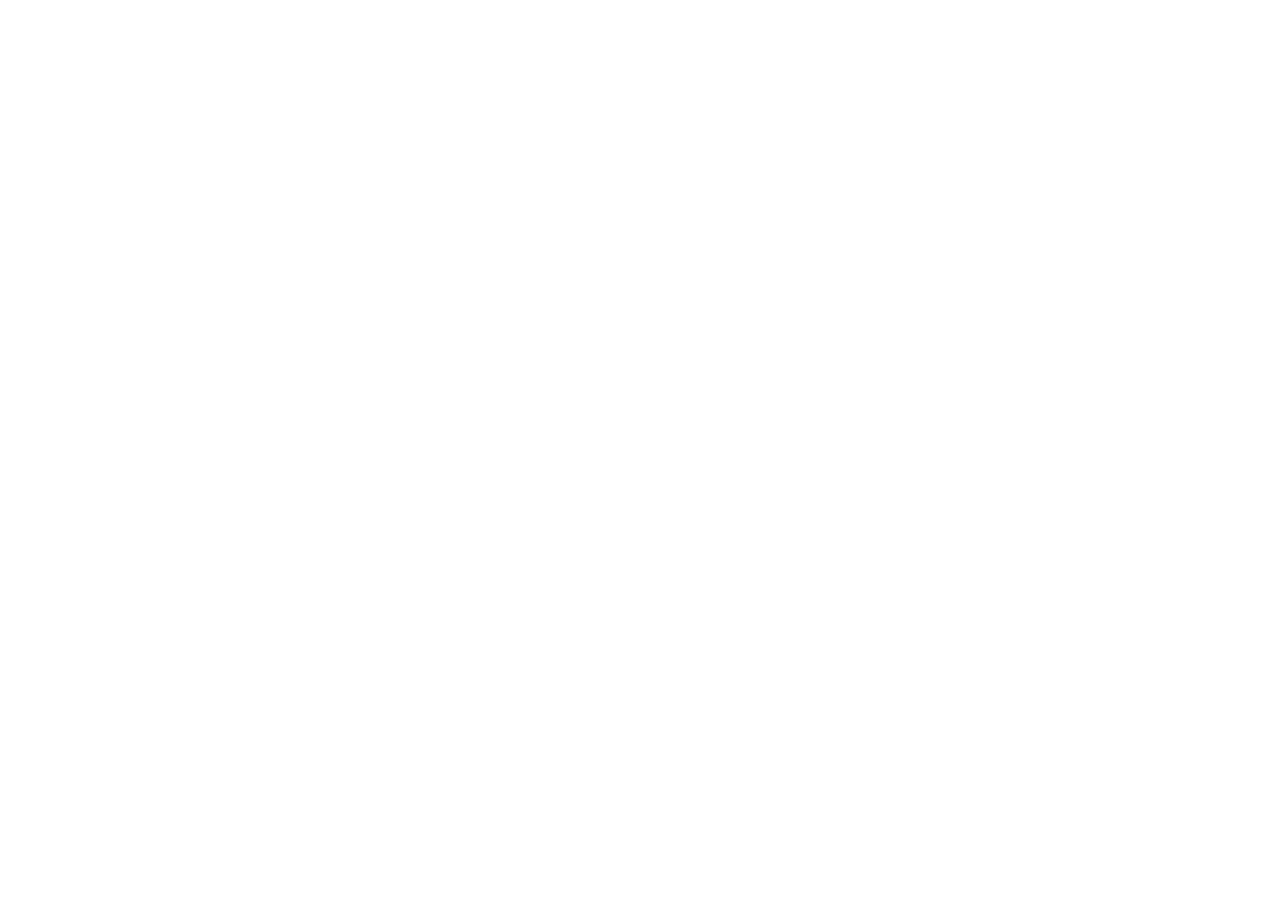
==== index.html @ 44d917d0 "Initial commit" ====
<!DOCTYPE html>
<html lang="en">
<head>
  <meta charset="UTF-8">
  <meta http-equiv="X-UA-Compatible" content="IE=edge">
  <meta name="viewport" content="width=device-width, initial-scale=1.0">
  <title>Template Project</title>
  <!-- <link rel="stylesheet" href="./css/normalize.css"> -->
  <!-- <link rel="stylesheet" href="./css/main.css"> -->
  <link rel="stylesheet" href="./css/main.min.css">
</head>
<body>



  <!-- SITE HEADER START -->

  <header class="site-header">

  </header>

  <!-- SITE HEADER END -->


  <!-- SITE MAIN START -->
  <main class="site-main">

    <section class="hero">
      
    </section>

  </main>

  <!-- SITE MAIN END -->

  <!-- SITE FOOTER START -->
  <footer class="site-footer">

  </footer>
  <!-- SITE FOOTER END -->

</body>
</html>
---- css/main.css ----
/* VARIABLES */

:root{
  /* --main-text-color : #fff; */
  /* --main-bg-color : #fff; */
  /* --main-font-size : 16px; */
  /* --main-font-weight : 400; */
  /* --main-line-height : 1.5; */
}

/* GENERAL */
*{
  box-sizing: border-box;
}
html{
  height: 100%;
}

img{
  display: block;
  height: auto;
}

body{
  display: flex;
  flex-direction: column;
  height: 100%;
  margin: 0;
  padding: 0;
  /* font-family: "Roboto", "Arial", sans-serif; */
  /* font-size: 16px; */
  /* font-weight: 400; */
  /* line-height: var(--main-line-height); */
}


.visually-hidden {
  position: absolute;
  width: 1px;
  height: 1px;
  margin: -1px;
  padding: 0;
  border: 0;
  white-space: nowrap;
  clip-path: inset(100%);
  clip: rect(0 0 0 0);
  overflow: hidden;
}

/* CONTAINER */

.container{
  /* max-width: your-size-here; */
  margin-right: auto;
  margin-left: auto;
  padding-right: 20px;
  padding-left: 20px;
}

/* STICKY-FOOTER */
.site-main{
  flex-grow: 1;
}
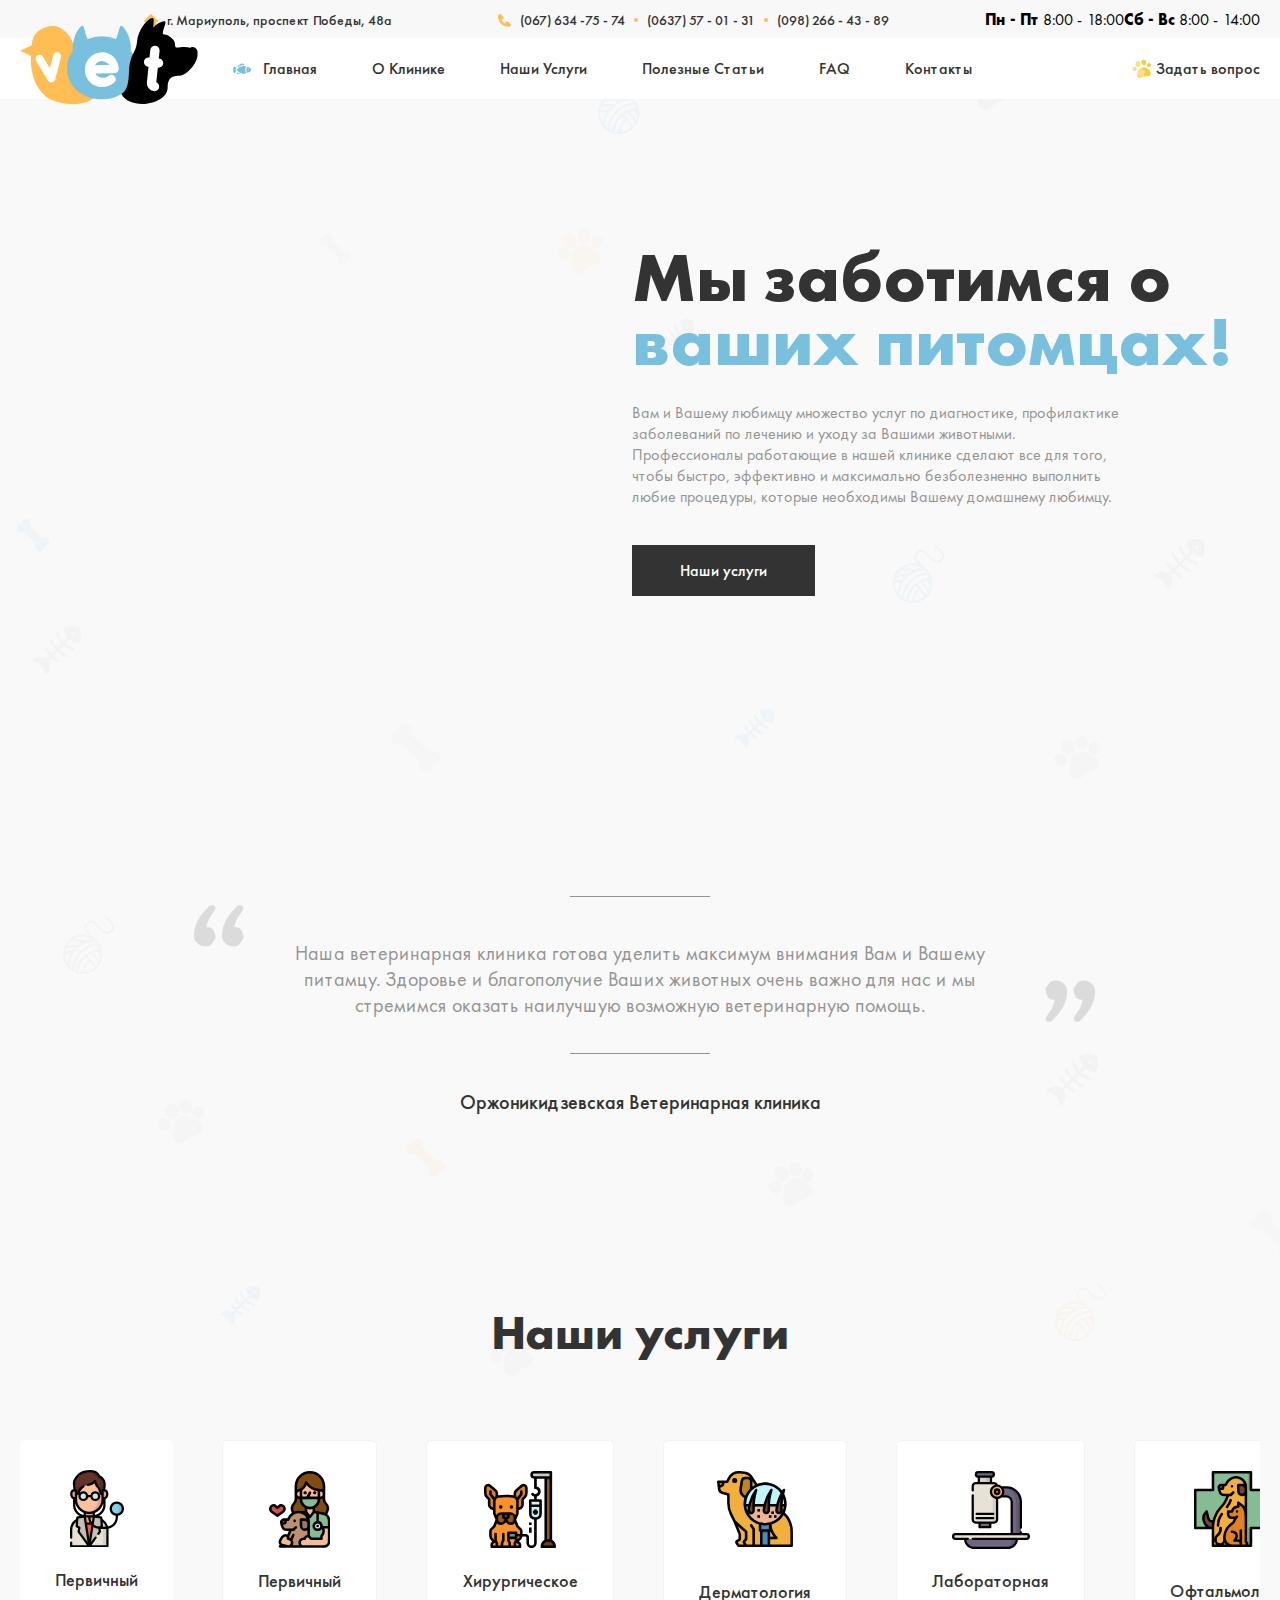
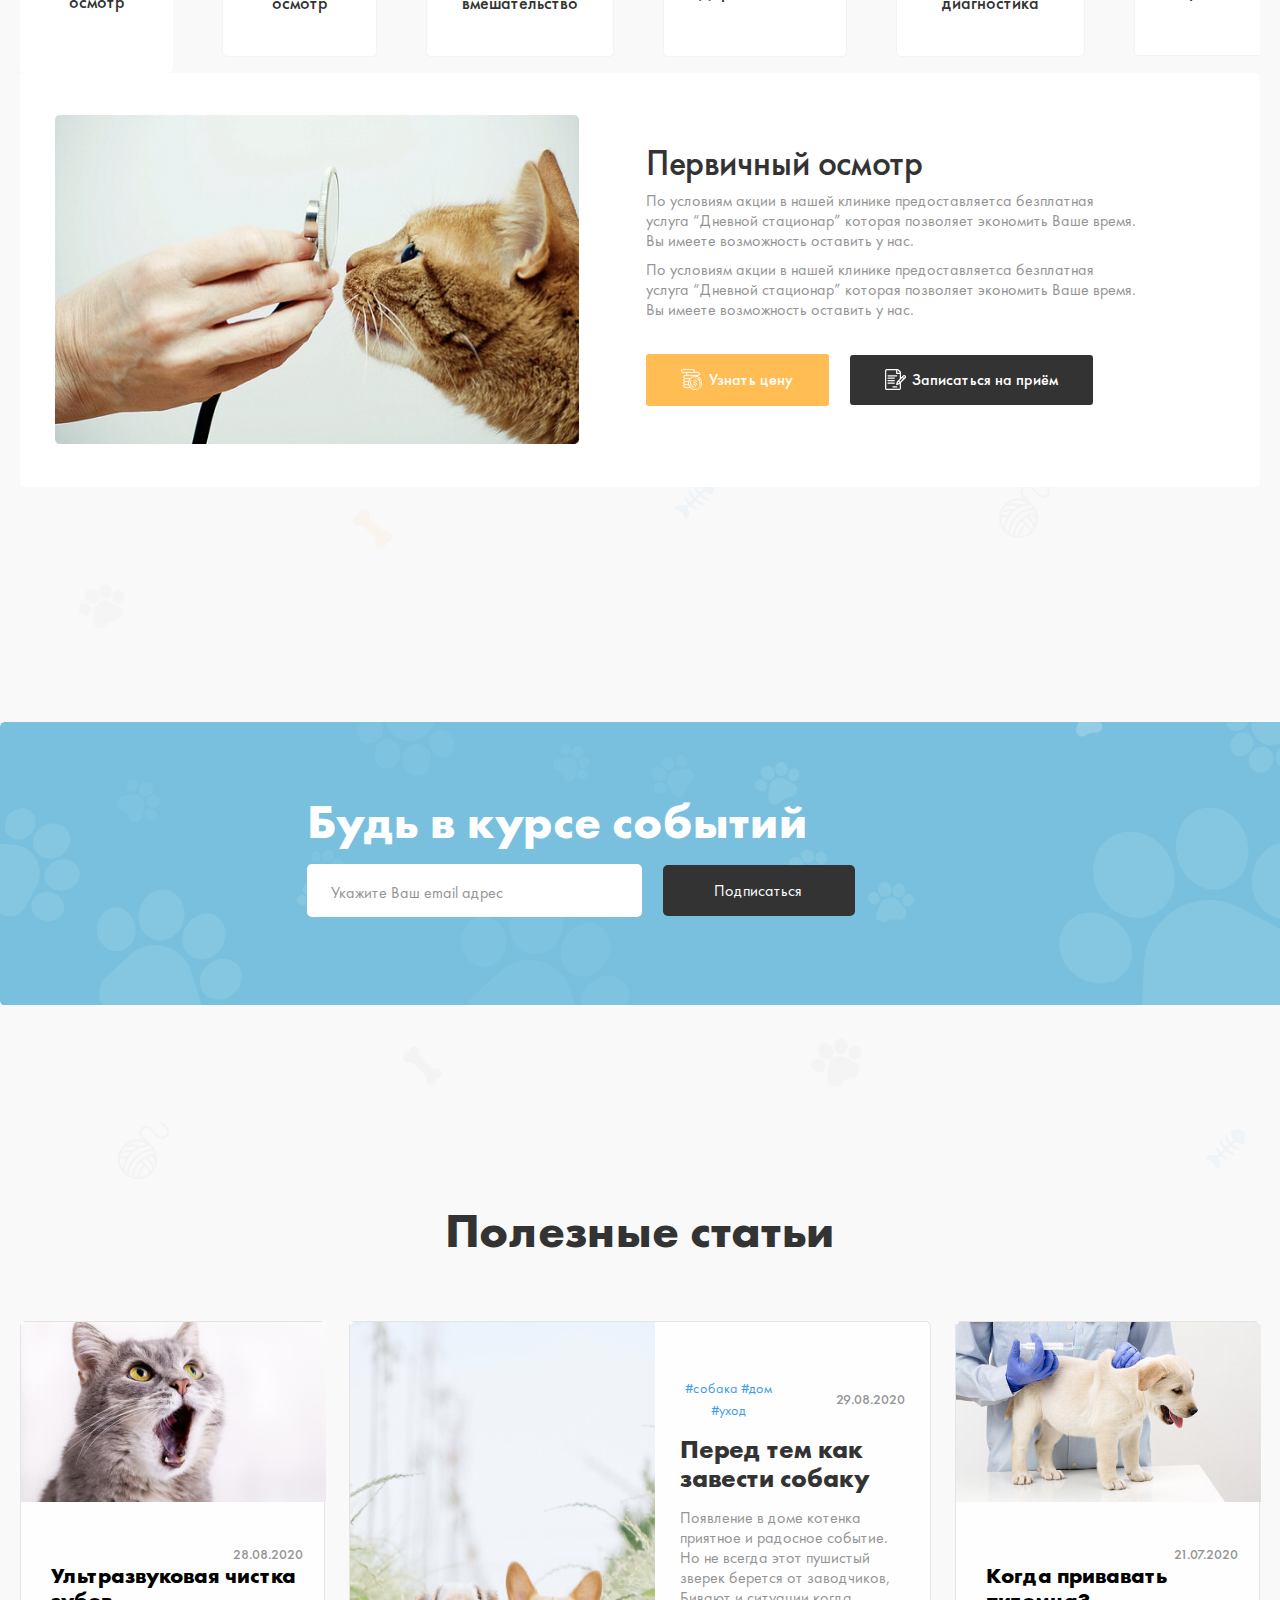
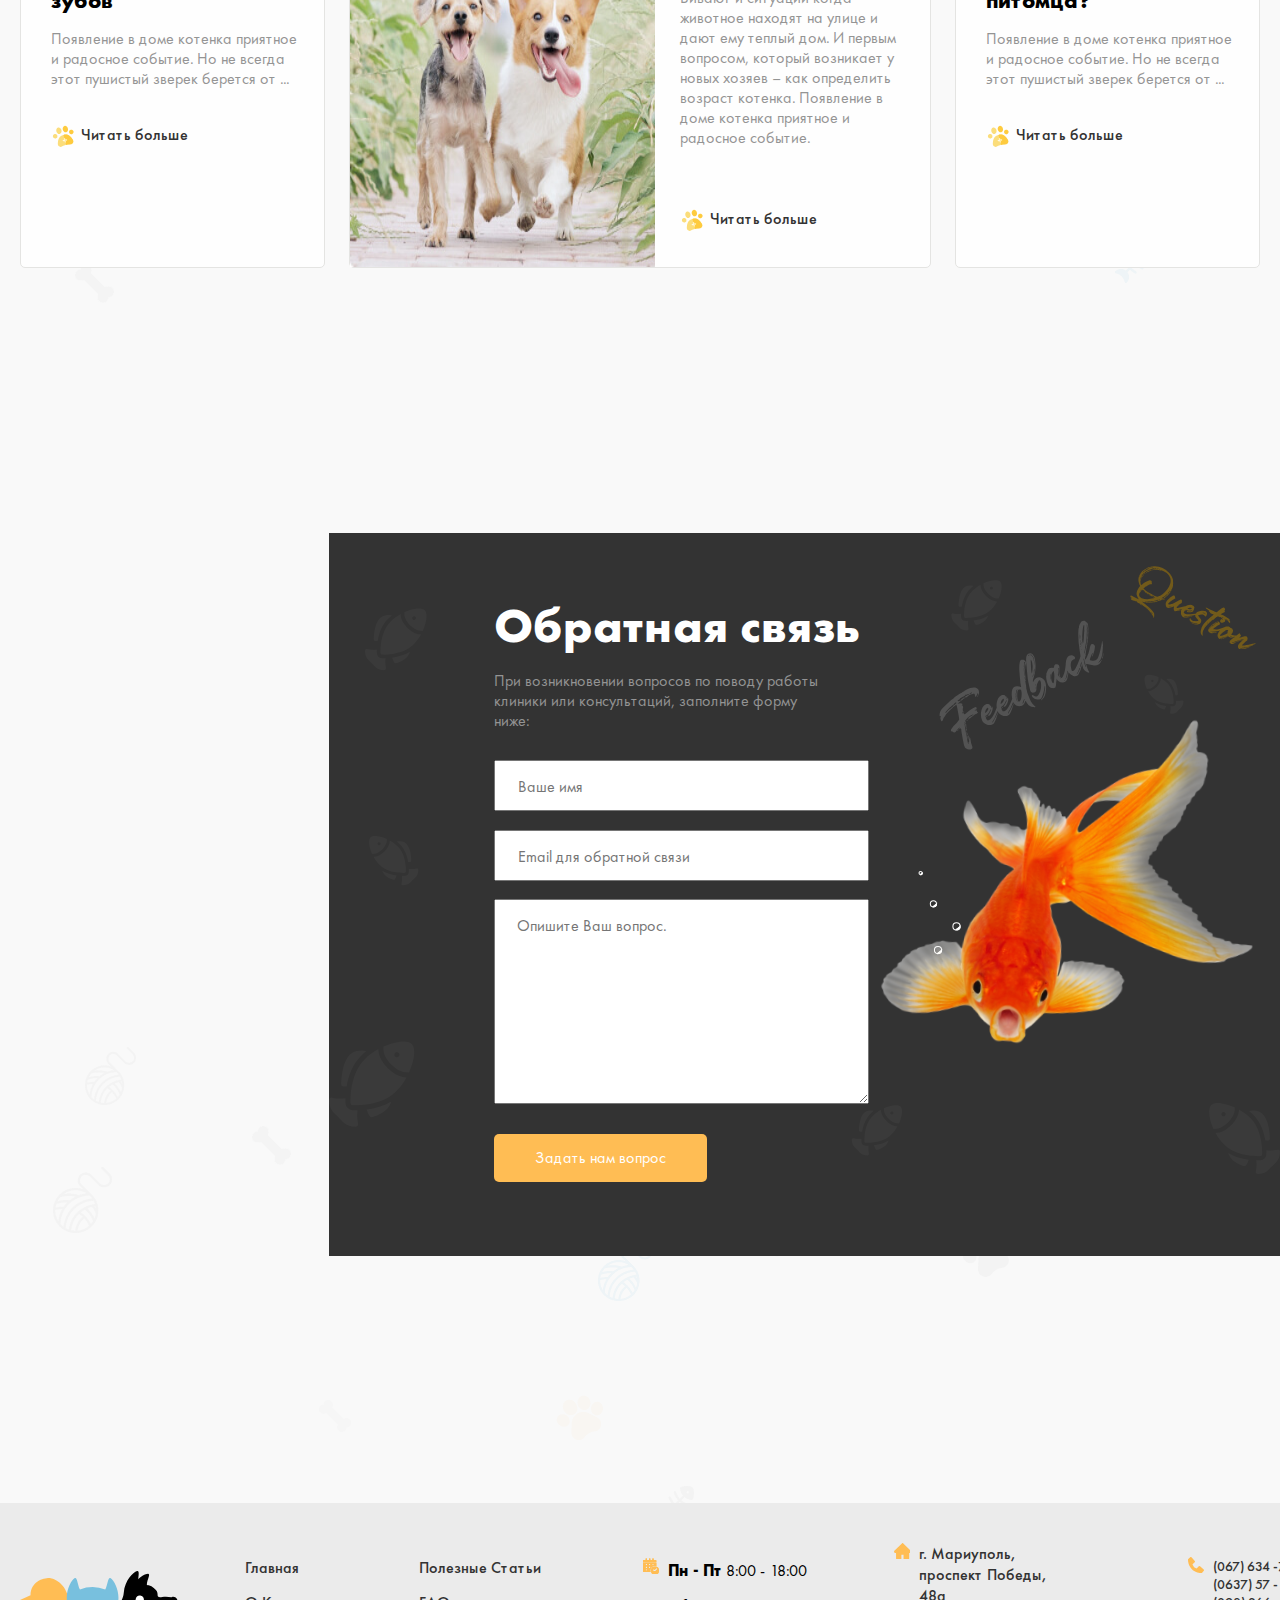
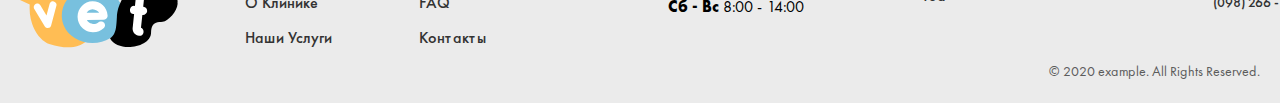
==== commit 194e3d12: "task done" ====
--- a/index.html
+++ b/index.html
@@ -4,40 +4,371 @@
   <meta charset="UTF-8">
   <meta http-equiv="X-UA-Compatible" content="IE=edge">
   <meta name="viewport" content="width=device-width, initial-scale=1.0">
-  <title>Template Project</title>
+  <title>Vet clinic | Javohir</title>
   <!-- <link rel="stylesheet" href="./css/normalize.css"> -->
   <!-- <link rel="stylesheet" href="./css/main.css"> -->
   <link rel="stylesheet" href="./css/main.min.css">
 </head>
 <body>
-
-
-
+  
+  
+  
   <!-- SITE HEADER START -->
-
+  
   <header class="site-header">
-
+    <div class="site-header__innertop">
+      <div class="container">
+        <ul class="site-header__top">
+          <li class="site-header__topitem">
+            <address class="site-header__addres">г. Мариуполь, проспект Победы, 48а</address>
+          </li>
+          <li class="site-header__topitem">
+            <ul class="site-header__tel">
+              <li class="site-header__telitem"><a class="site-header__tellink"  href="tel:0676347574" >(067) 634 -75 - 74</a>
+              </li>
+              <li class="site-header__telitem"><a class="site-header__tellink"  href="tel:0637570131" >(0637) 57 - 01 - 31</a>
+              </li>
+              <li class="site-header__telitem"><a class="site-header__tellink"  href="tel:0982664389" >(098) 266 - 43 - 89</a>
+              </li>
+            </ul>
+          </li>
+          <li class="site-header__topitem">
+            <ul class="site-header__calendar">
+              <li class="site-header__calendaritem">
+                <b>Пн - Пт</b>
+                8:00 - 18:00
+              </li>
+              <li class="site-header__calendaritem">
+                <b>Сб - Вс</b>
+                8:00 - 14:00
+              </li>
+            </ul>
+          </li>
+        </ul>
+      </div>
+    </div>
+    
+    <div class="site-header__innerbottom">
+      <div class="container">
+        <div class="site-header__underbox header-under">
+          <a href="./index.html">
+            <img class="header-under__logo" src="./images/header-logo.svg" width="178" height="86" alt="vet logo">
+          </a>
+          <ul class="header-under__list">
+            <li class="header-under__item"><a href="" class="header-under__link">Главная</a>
+            </li>
+            <li class="header-under__item"><a href="" class="header-under__link">О Клинике</a>
+            </li>
+            <li class="header-under__item"><a href="" class="header-under__link">Наши Услуги</a>
+            </li>
+            <li class="header-under__item"><a href="" class="header-under__link">Полезные Статьи</a>
+            </li>
+            <li class="header-under__item"><a href="" class="header-under__link">FAQ</a>
+            </li>
+            <li class="header-under__item"><a href="" class="header-under__link">Контакты</a>
+            </li>
+          </ul>
+          
+          <a class="header-under__button" href="#">Задать вопрос</a>
+        </div>
+      </div>
+    </div>
+    
+    
   </header>
-
+  
   <!-- SITE HEADER END -->
-
-
+  
+  
   <!-- SITE MAIN START -->
   <main class="site-main">
-
+    
     <section class="hero">
-      
-    </section>
-
-  </main>
-
-  <!-- SITE MAIN END -->
-
-  <!-- SITE FOOTER START -->
-  <footer class="site-footer">
-
-  </footer>
-  <!-- SITE FOOTER END -->
-
-</body>
-</html>+      <div class="container">
+        <div class="hero__box">
+          <h1 class="hero__theme">
+            Мы заботимся о <span>ваших питомцах!</span>
+          </h1>
+          
+          <div class="hero__textbox">
+            <p class="hero__text">
+              Вам и Вашему любимцу множество услуг по диагностике, профилактике заболеваний по лечению и уходу за Вашими животными. Профессионалы работающие в нашей клинике сделают все для того, чтобы быстро, эффективно и максимально безболезненно выполнить любие процедуры, которые необходимы Вашему домашнему любимцу.
+            </p>
+          </div>
+          
+          <a href="#" class="hero__link">Наши услуги</a>
+        </div>
+      </div>
+    </section>
+    
+    
+    <section class="blockquote">
+      <div class="container">
+        <div class="blockquote__box">
+          <blockquote class="blockquote__text">
+            Наша ветеринарная клиника готова уделить максимум внимания Вам и Вашему питамцу. Здоровье и благополучие Ваших животных очень важно для нас и мы стремимся оказать наилучшую возможную ветеринарную помощь.
+          </blockquote>
+        </div>
+        
+        <h2 class="visually-hidden">Оржоникидзевская Ветеринарная клиника</h2>
+        
+        <h3 class="blockquote__undertheme">Оржоникидзевская Ветеринарная клиника</h3>
+      </div>
+    </section>
+    
+    <section class="services">
+      <div class="container">
+        <h2 class="services__theme">Наши услуги</h2>
+        
+        <ul class="services__list">
+          <li class="services__item"><a href="#" class="services__link">
+            <h3 class="services__itemtheme">Первичный осмотр</h3>
+          </a>
+          </li>
+          <li class="services__item"><a href="#" class="services__link">
+            <h3 class="services__itemtheme">Первичный осмотр</h3>
+          </a>
+          </li>
+          <li class="services__item"><a href="#" class="services__link">
+            <h3 class="services__itemtheme">Хирургическое вмешательство</h3>
+          </a>
+          </li>
+          <li class="services__item"><a href="#" class="services__link">
+            <h3 class="services__itemtheme">Дерматология</h3>
+          </a>
+          </li>
+          <li class="services__item"><a href="#" class="services__link">
+            <h3 class="services__itemtheme">Лабораторная диагностика</h3>
+          </a>
+          </li>
+          <li class="services__item"><a href="#" class="services__link">
+            <h3 class="services__itemtheme">Офтальмология</h3>
+          </a>
+          </li>
+          <li class="services__item"><a href="#" class="services__link">
+            <h3 class="services__itemtheme">УЗИ
+              диагностика</h3>
+          </a>
+          </li>
+          <li class="services__item"><a href="#" class="services__link">
+            <h3 class="services__itemtheme">Чипирование</h3>
+          </a>
+          </li>
+          <li class="services__item"><a href="#" class="services__link">
+            <h3 class="services__itemtheme">Международные паспорта</h3>
+          </a>
+          </li>
+          <li class="services__item"><a href="#" class="services__link">
+            <h3 class="services__itemtheme">Вакцинация</h3>
+          </a>
+          </li>
+          <li class="services__item"><a href="#" class="services__link">
+            <h3 class="services__itemtheme">Стоматология</h3>
+          </a>
+          </li>
+          <li class="services__item"><a href="#" class="services__link">
+            <h3 class="services__itemtheme">Вызов на дом</h3>
+          </a>
+          </li>
+        </ul>
+
+        <div class="services__info">
+          <img src="./images/osmotr-img.jpg" width="524" height="329" alt="cat with doctor"  class="services__infoimg">
+
+          <div class="services__infobox">
+            <h3 class="services__infotheme">Первичный осмотр</h3>
+            <p class="services__infotext">
+              По условиям акции в нашей клинике предоставляетса безплатная услуга “Дневной стационар” которая позволяет экономить Ваше время. Вы имеете возможность оставить у нас.
+            </p>
+            <p class="services__infotext services__infotext--next">
+              По условиям акции в нашей клинике предоставляетса безплатная услуга “Дневной стационар” которая позволяет экономить Ваше время. Вы имеете возможность оставить у нас.
+            </p>
+            <div class="services__link">
+              <a href="#" class="services__linkone">Узнать цену</a>
+              <a href="#" class="services__linktwo">Записаться на приём</a>
+            </div>
+          </div>
+        </div>
+        </div>
+    </section>
+
+    <section class="subscribe">
+      <div class="container">
+
+        <div class="subscribe__inputbox">
+          <h2 class="subscribe__theme">Будь в курсе событий</h2>
+
+          <form class="subscribe__form" action="https://echo.htmlacademy.ru/courses" method="post" autocomplete="off">
+
+            <label>
+              <input type="email" class="subscribe__input" name="your email" aria-label="enter your email" placeholder="Укажите Ваш email адрес" required>
+            </label>
+
+            <button class="subscribe__button">Подписаться</button>
+          </form>
+        </div>
+         
+      </div>
+    </section>
+
+    <section class="useful">
+      <div class="container">
+        <h2 class="useful__theme">Полезные статьи</h2>
+
+        <ul class="useful__list">
+          <li class="useful__item">
+            <img src="./images/polezni-1.jpg" width="305" height="180" alt="cat mouth" class="useful__itemimg" srcset="./images/polezni-1.jpg 1x, ./images/polezni-1@2x.jpg 2x">
+
+            <div class="useful__infobox">
+              <time class="useful__data" datetime="2020-08-28">28.08.2020</time>
+
+            <h3 class="useful__minitheme">Ультразвуковая чистка зубов</h3>
+
+            <p class="useful__text">
+              Появление в доме котенка приятное и радосное событие. Но не всегда этот пушистый зверек берется от ...
+            </p>
+
+            <a href="#" class="useful__link">Читать больше</a>
+            </div>
+          </li>
+          <li class="useful__item">
+            <img src="./images/polezni-2.jpg" width="305" height="435" alt="dogs running" class="useful__itemimg2">
+
+            <div class="useful__itemactive">
+              <div class="useful__activetop">
+                <p class="useful__xeshtag">
+                  #собака #дом #уход
+                </p>
+
+                <time datetime="2020-08-29">29.08.2020</time>
+              </div>
+
+              <h3 class="useful__activetheme">
+                Перед тем как завести собаку
+              </h3>
+
+              <p class="useful__activetext">
+                Появление в доме котенка приятное и радосное событие. Но не всегда этот пушистый зверек берется от заводчиков, Бивают и ситуации когда животное находят на улице и дают ему теплый дом. И первым вопросом, который возникает у новых хозяев – как определить возраст котенка. Появление в доме котенка приятное и радосное событие.
+              </p>
+
+              <a href="#" class="useful__link">Читать больше</a>
+            </div>
+          </li>
+          <li class="useful__item">
+            <img src="./images/polezni-3.jpg" width="305" height="180" alt="cat mouth" class="useful__itemimg" srcset="./images/polezni-3.jpg 1x, ./images/polezni-3@2x.jpg 2x">
+
+            <div class="useful__infobox">
+              <time class="useful__data" datetime="2020-07-21">21.07.2020</time>
+
+            <h3 class="useful__minitheme">Когда привавать питомца?</h3>
+
+            <p class="useful__text">
+              Появление в доме котенка приятное и радосное событие. Но не всегда этот пушистый зверек берется от ...
+            </p>
+
+            <a href="#" class="useful__link">Читать больше</a>
+            </div>
+          </li>
+        </ul>
+      </div>
+    </section>
+
+
+    <section class="contact">
+      <div class="contact__box">
+        <iframe class="contact__map" src="https://www.google.com/maps/embed?pb=!1m18!1m12!1m3!1d23984.584543480418!2d69.17085361562498!3d41.285514199999994!2m3!1f0!2f0!3f0!3m2!1i1024!2i768!4f13.1!3m3!1m2!1s0x38ae8ba578f4f58d%3A0xd7a2ecf23413b7a0!2sNajot%20Ta&#39;lim%20Chilonzor%20Filial!5e0!3m2!1sru!2snl!4v1658139552390!5m2!1sru!2snl" width="600" height="450" style="border:0;" allowfullscreen="" loading="lazy" referrerpolicy="no-referrer-when-downgrade"></iframe>
+
+        <div class="contact__infobigbox">
+          <div class="contact__info">
+            <h2 class="contact__theme">Обратная связь</h2>
+            <div class="contact__textbox">
+              <p class="contact__text">При возникновении вопросов по поводу работы клиники или консультаций, заполните форму ниже:</p>
+            </div>
+          
+          <form class="contact__form" action="https://echo.htmlacademy.ru/courses" method="post" autocomplete="off">
+  
+            <label>
+              <input type="text" class="contact__input" aria-label="enter your name" name="name" placeholder="Ваше имя" maxlength="2" required>
+            </label><br>
+            <label>
+              <input type="email" class="contact__input" aria-label="enter your email" name="email" placeholder="Email для обратной связи" required>
+            </label><br>
+            <textarea name="your text"  cols="30" rows="10" aria-label="enter message" placeholder="Опишите Ваш вопрос." value="Например: в каком возрасте можно прививать от бешенства?"></textarea>
+
+            <button class="contact__button">Задать нам вопрос</button>
+          </form>
+        </div>
+        
+
+        <img src="./images/feedback-fish.svg" width="411" height="411" alt="">
+        </div>
+        
+      </div>
+    </section>
+
+
+    </main>
+    
+    <!-- SITE MAIN END -->
+    
+    <!-- SITE FOOTER START -->
+    <footer class="site-footer">
+      <div class="container">
+            <div class="site-footer__box">
+             <a href="#"><img src="./images/header-logo.svg" width="158" height="77" alt="site logo" class="site-footer__logo"></a> 
+
+              <div class="site-footer__navbox">
+                <ul class="site-footer__list">
+                  <li class="site-footer__item"><a href="#" class="site-footer__link">Главная</a>
+                  </li>
+                  <li class="site-footer__item"><a href="#" class="site-footer__link">О Клинике</a>
+                  </li>
+                  <li class="site-footer__item"><a href="#" class="site-footer__link">Наши Услуги</a>
+                  </li>
+                </ul>
+
+                <ul class="site-footer__list2">
+                  <li class="site-footer__item2"><a href="#" class="site-footer__link">Полезные Статьи</a>
+                  </li>
+                  <li class="site-footer__item2"><a href="#" class="site-footer__link">FAQ</a>
+                  </li>
+                  <li class="site-footer__item2"><a href="#" class="site-footer__link">Контакты</a>
+                  </li>
+                </ul>
+              </div>
+
+              <ul class="site-footer__data">
+                <li class="site-footer__dataitem">
+                  <p class="site-footer__watch">
+                    <b>Пн - Пт </b><time datetime="2020-08-28 08:00">8:00 - 18:00</time>
+                  </p><br>
+                  <p class="site-footer__watch">
+                    <b>Сб - Вс</b> <time datetime="2020-07-21 08:00">8:00 - 14:00</time>
+                  </p>
+                </li>
+                <li class="site-footer__dataitem">
+                  <address class="site-footer__address">
+                    г. Мариуполь, проспект Победы, 48а
+                  </address>
+                </li>
+                <li class="site-footer__dataitem">
+                  <ul class="site-footer__inlist">
+                    <li class="site-footer__iniitem"><a href="tel:0676347574" class="site-footer__inlink">(067) 634 -75 - 74</a>
+                    </li>
+                    <li class="site-footer__iniitem"><a href="tel:0637570131" class="site-footer__inlink">(0637) 57 - 01 - 31</a>
+                    </li>
+                    <li class="site-footer__iniitem"><a href="tel:0982664389" class="site-footer__inlink">(098) 266 - 43 - 89</a>
+                    </li>
+                  </ul>
+                </li>
+              </ul>
+
+              
+            </div>
+            <p class="site-footer__under">© 2020 example. All Rights Reserved.</p>
+      </div>
+    </footer>
+    <!-- SITE FOOTER END -->
+    
+  </body>
+  </html>--- a/css/main.css
+++ b/css/main.css
@@ -1,15 +1,51 @@
+/*
+* Prefixed by https://autoprefixer.github.io
+* PostCSS: v8.4.14,
+* Autoprefixer: v10.4.7
+* Browsers: last 4 version
+*/
+
 /* VARIABLES */
 
 :root{
-  /* --main-text-color : #fff; */
+  --main-text-color : #333;
+  --color-ffbd54: #FFBD54;
+  --text-color94: #949494;
+  --text-color-white: #fff;
   /* --main-bg-color : #fff; */
   /* --main-font-size : 16px; */
   /* --main-font-weight : 400; */
   /* --main-line-height : 1.5; */
 }
 
+@font-face{
+  font-family: "Futura PT";
+  src: url("../fonts/FuturaPT-Bold.woff2") format("woff2"),
+  url("../fonts/FuturaPT-Bold.woff") format("woff");
+  font-weight: 700;
+  font-style: normal;
+}
+
+@font-face{
+  font-family: "Futura PT";
+  src: url("../fonts/FuturaPT-Medium.woff2") format("woff2"),
+  url("../fonts/FuturaPT-Medium.woff") format("woff");
+  font-weight: 500;
+  font-style: normal;
+}
+@font-face{
+  font-family: "Futura PT";
+  src: url("../fonts/FuturaPT-Book.woff") format("woff2"),
+  url("../fonts/FuturaPT-Book.woff2") format("woff");
+  font-weight: 400;
+  font-style: normal;
+}
+
+
+
 /* GENERAL */
 *{
+  -webkit-box-sizing: border-box;
   box-sizing: border-box;
 }
 html{
@@ -22,12 +58,22 @@
 }
 
 body{
-  display: flex;
+  display: -webkit-box;
+  display: -ms-flexbox;
+  display: flex;
+  -webkit-box-orient: vertical;
+  -webkit-box-direction: normal;
+  -ms-flex-direction: column;
   flex-direction: column;
   height: 100%;
   margin: 0;
   padding: 0;
-  /* font-family: "Roboto", "Arial", sans-serif; */
+  background-image: url(../images/body-bg.png);
+  font-family: "Futura PT","Arial",sans-serif;
+  /* background-position: calc(50%) calc(50% + 1050px); */
+  /* background-repeat: no-repeat; */
+  overflow-x: hidden;
+  background-color: #F9F9F9;
   /* font-size: 16px; */
   /* font-weight: 400; */
   /* line-height: var(--main-line-height); */
@@ -42,6 +88,7 @@
   padding: 0;
   border: 0;
   white-space: nowrap;
+  -webkit-clip-path: inset(100%);
   clip-path: inset(100%);
   clip: rect(0 0 0 0);
   overflow: hidden;
@@ -50,7 +97,7 @@
 /* CONTAINER */
 
 .container{
-  /* max-width: your-size-here; */
+  max-width: 1340px;
   margin-right: auto;
   margin-left: auto;
   padding-right: 20px;
@@ -59,7 +106,1265 @@
 
 /* STICKY-FOOTER */
 .site-main{
+  -webkit-box-flex: 1;
+  -ms-flex-positive: 1;
   flex-grow: 1;
 }
-
-
+.site-header__innertop{
+  background-color: #f9f8f8;
+}
+.site-header__innerbottom{
+  background-color: var(--text-color-white);
+}
+.site-header__top{
+  display: -webkit-box;
+  display: -ms-flexbox;
+  display: flex;
+  margin: 0;
+  padding: 0;
+  padding-top: 11px;
+  padding-bottom: 9px;
+  -webkit-box-pack: end;
+  -ms-flex-pack: end;
+  justify-content: end;
+  -webkit-box-align: center;
+  -ms-flex-align: center;
+  align-items: center;
+  list-style: none;
+}
+.site-header__topitem:nth-child(1){
+  margin-right: 106px;
+}
+.site-header__addres{
+  font-weight: 500;
+  font-size: 14px;
+  line-height: 18px;
+  color: var(--main-text-color);
+  font-style: normal;
+}
+.site-header__tel{
+  display: -webkit-box;
+  display: -ms-flexbox;
+  display: flex;
+  margin: 0;
+  padding: 0;
+  -webkit-box-pack: justify;
+  -ms-flex-pack: justify;
+  justify-content: space-between;
+  -webkit-box-align: center;
+  -ms-flex-align: center;
+  align-items: center;
+  list-style: none;
+}
+.site-header__telitem{
+  display: -webkit-box;
+  display: -ms-flexbox;
+  display: flex;
+  -webkit-box-align: center;
+  -ms-flex-align: center;
+  align-items: center;
+  margin-right: 9px;
+}
+.site-header__telitem:last-child{
+  margin-right: 0;
+}
+.site-header__tellink{
+  font-weight: 500;
+  font-size: 14px;
+  line-height: 18px;
+  text-decoration: none;
+  color: var(--main-text-color);
+}
+.site-header__topitem:first-child{
+  display: -webkit-box;
+  display: -ms-flexbox;
+  display: flex;
+  -webkit-box-align: center;
+  -ms-flex-align: center;
+  align-items: center;
+}
+.site-header__topitem:nth-child(2){
+  margin-right: 96px;
+}
+.site-header__topitem:first-child::before{
+  content: "";
+  margin-right: 9px;
+  display: inline-block;
+  background-image: url(../images/header-home-icon.svg);
+  width: 14px;
+  height: 13px;
+}
+.site-header__telitem:first-child{
+  display: -webkit-box;
+  display: -ms-flexbox;
+  display: flex;
+  -webkit-box-align: center;
+  -ms-flex-align: center;
+  align-items: center;
+}
+.site-header__telitem:first-child::before{
+  content: "";
+  margin-right: 9px;
+  display: inline-block;
+  background-image: url(../images/header-mobile-icon.svg);
+  width: 13px;
+  height: 13px;
+}
+.site-header__telitem:nth-child(2)::before{
+  content: "";
+  margin-right: 9px;
+  display: inline-block;
+  width: 4px;
+  height: 4px;
+  border-radius: 50%;
+  background-color: var(--color-ffbd54);
+}
+.site-header__telitem:nth-child(3)::before{
+  content: "";
+  margin-right: 9px;
+  display: inline-block;
+  width: 4px;
+  height: 4px;
+  border-radius: 50%;
+  background-color: var(--color-ffbd54);
+}
+.site-header__tellink:hover{
+  color: var(--color-ffbd54);
+}
+.site-header__tellink:active{
+  color: var(--main-text-color);
+  opacity: 0.6;
+}
+.site-header__calendar{
+  display: -webkit-box;
+  display: -ms-flexbox;
+  display: flex;
+  -webkit-box-pack: justify;
+  -ms-flex-pack: justify;
+  justify-content: space-between;
+  margin: 0;
+  padding: 0;
+  -webkit-box-align: center;
+  -ms-flex-align: center;
+  align-items: center;
+  list-style: none;
+}
+
+.header-under{
+  position: relative;
+  display: -webkit-box;
+  display: -ms-flexbox;
+  display: flex;
+  padding-top: 20px;
+  -webkit-box-pack: end;
+  -ms-flex-pack: end;
+  justify-content: end;
+  padding-bottom: 20px;
+  -webkit-box-align: center;
+  -ms-flex-align: center;
+  align-items: center;
+}
+.header-under__logo{
+  position: absolute;
+  top: -20px;
+  left: 0;
+}
+.header-under__logo:hover{
+  opacity: 0.8;
+}
+.header-under__logo:active{
+  opacity: 0.6;
+}
+.header-under__list{
+  display: -webkit-box;
+  display: -ms-flexbox;
+  display: flex;
+  -webkit-box-align: center;
+  -ms-flex-align: center;
+  align-items: center;
+  -webkit-box-pack: center;
+  -ms-flex-pack: center;
+  justify-content: center;
+  margin: 0;
+  margin-right: 183px;
+  padding: 0;
+  list-style: none;
+}
+.header-under__item{
+  margin-right: 55px;
+  /* border-bottom: 2px solid transparent; */
+}
+.header-under__link:hover{
+  border-bottom: 3px solid #F4FFAD;
+}
+.header-under__item:last-child{
+  margin-right: 0;
+}
+.header-under__item:nth-child(1)::before{
+  content: "";
+  margin-right: 12px;
+  display: inline-block;
+  background-image: url(../images/header-fish-icon.svg);
+  width: 20px;
+  height: 15px;
+  background-repeat: no-repeat;
+}
+.header-under__link{
+  font-weight: 500;
+  font-size: 16px;
+  line-height: 21px;
+  color: var(--main-text-color);
+  text-decoration: none;
+}
+.header-under__button{
+  position: relative;
+  font-weight: 500;
+  font-size: 16px;
+  line-height: 21px;
+  text-align: right;
+  color: var(--main-text-color);
+  text-decoration: none;
+}
+.header-under__button::before{
+  content: "";
+  position: absolute;
+  top: 0;
+  left: -25px;
+  display: inline-block;
+  background-image: url(../images/header-question-icon.svg);
+  width: 23px;
+  height: 21px;
+  background-size: cover;
+  background-repeat: no-repeat;
+}
+.hero{
+  background-image: url(../images/hero-bg-one.svg), url(../images/hero-bg-two.svg);
+  background-repeat: no-repeat;
+  background-position: calc(50% - 450px) calc(50% - 90px), calc(50% + 610px) calc(50% + 230px);
+  padding-bottom: 10px;
+}
+.hero__box{
+  width: 608px;
+  padding-top: 146px;
+  padding-bottom: 290px;
+  margin-left: auto;
+  margin-right: 20px;
+}
+.hero__theme{
+  margin: 0;
+  margin-bottom: 29px;
+  font-weight: 700;
+  font-size: 70px;
+  line-height: 64px;
+  color: var(--main-text-color);
+}
+.hero__theme > span{
+  color: #78c0de;
+}
+.hero__textbox{
+  width: 495px;
+}
+.hero__text{
+  margin: 0;
+  margin-bottom: 38px;
+  font-weight: 400;
+  font-size: 16px;
+  line-height: 21px;
+  color: var(--text-color94);
+}
+.hero__link{
+  display: inline-block;
+  padding: 15px 48px;
+  font-weight: 500;
+  font-size: 16px;
+  line-height: 21px;
+  color: var(--text-color-white);
+  text-decoration: none;
+  background-color: var(--main-text-color);
+}
+.hero__link:hover{
+  color: #333;
+  background-color: var(--color-ffbd54);
+}
+.hero__link:active{
+  opacity: 0.8;
+}
+.blockquote{
+  padding-bottom: 191px;
+}
+.blockquote__box{
+  width: 753px;
+  margin-right: auto;
+  margin-left: auto;
+}
+.blockquote__box::before{
+  content: "";
+  margin-bottom: 43px;
+  width: 140px;
+  background-color: var(--text-color94);
+  display: block;
+  height: 1px;
+  margin-right: auto;
+  margin-left: auto;
+}
+.blockquote__box::after{
+  content: "";
+  margin-top: 35px;
+  margin-bottom: 35px;
+  width: 140px;
+  background-color: var(--text-color94);
+  display: block;
+  height: 1px;
+  margin-right: auto;
+  margin-left: auto;
+}
+.blockquote__text{
+  position: relative;
+  margin: 0;
+  font-weight: 400;
+  font-size: 20px;
+  line-height: 26px;
+  text-align: center;
+  color: var(--text-color94);
+}
+.blockquote__text::before{
+  position: absolute;
+  top: -35px;
+  left: -70px;
+  content: "";
+  display: inline-block;
+  background-image: url(../images/quote-left.svg);
+  width: 142px;
+  height: 128px;
+  background-repeat: no-repeat;
+}
+.blockquote__text::after{
+  position: absolute;
+  top: 40px;
+  right: -170px;
+  content: "";
+  display: inline-block;
+  background-image: url(../images/quote-right.svg);
+  width: 142px;
+  height: 128px;
+  background-repeat: no-repeat;
+}
+.blockquote__undertheme{
+  margin: 0;
+  font-weight: 500;
+  font-size: 20px;
+  line-height: 26px;
+  text-align: center;
+  color: #333333;
+}
+.services{
+  overflow-x: hidden;
+  padding-bottom: 235px;
+}
+.services__theme{
+  margin: 0;
+  margin-bottom: 80px;
+  font-weight: 700;
+  font-size: 48px;
+  line-height: 54px;
+  text-align: center;
+  color: #333333;
+}
+
+.services__list{
+  position: relative;
+  display: -webkit-box;
+  display: -ms-flexbox;
+  display: flex;
+  -webkit-box-align: start;
+  -ms-flex-align: start;
+  align-items: flex-start;
+  margin: 0;
+  /* margin-left: 20px; */
+  /* margin-right: 30px; */
+  padding: 0;
+  /* margin-bottom: 14px; */
+  list-style: none;
+  overflow-x: hidden;
+}
+.services__list::before{
+  content: "";
+  display: inline-block;
+  background-image: url(../images/arrow-left.svg);
+  background-position: calc(50% - 150px) calc(50%);
+  width: 14px;
+  height: 26px;
+  background-repeat: no-repeat;
+  background-size: contain;
+}
+.services__list::after{
+  content: "";
+  display: inline-block;
+  background-image: url(../images/arrow-right.svg);
+  background-position: calc(50%) calc(50%);
+  width: 14px;
+  height: 26px;
+  background-repeat: no-repeat;
+  
+}
+.services__item{
+  width: 293px;
+  padding-top: 30px;
+  padding-right: 35px;
+  padding-bottom: 42px;
+  padding-left: 35px;
+  display: -webkit-box;
+  display: -ms-flexbox;
+  display: flex;
+  -webkit-box-orient: vertical;
+  -webkit-box-direction: normal;
+  -ms-flex-direction: column;
+  flex-direction: column;
+  -webkit-box-align: center;
+  -ms-flex-align: center;
+  align-items: center;
+  -webkit-box-pack: center;
+  -ms-flex-pack: center;
+  justify-content: center;
+  margin-right: auto;
+  margin-left: auto;
+  border: 1px solid #F3F3F3;
+  border-radius: 5px;
+  background-color: var(--text-color-white);
+}
+.services__item:first-child{
+  padding-bottom: 60px;
+  -webkit-box-shadow: 0px 0px 0px 0px transparent;
+  box-shadow: 0px 0px 0px 0px transparent;
+  border: none;
+}
+.services__item::before{
+  content: "";
+  display:block;
+  margin-bottom: 22px;
+  background-image: url(../images/doctor.svg);
+  width: 54px;
+  height: 77px;
+  margin-right: auto;
+  margin-left: auto;
+  background-repeat: no-repeat;
+}
+.services__item:nth-child(2)::before{
+  background-image: url(../images/uslugi-2.svg);
+  width: 61px;
+  height: 77px;
+}
+.services__item:nth-child(3)::before{
+  background-image: url(../images/uslugi-3.svg);
+  width: 72px;
+  height: 77px;
+}
+.services__item:nth-child(4){
+  padding-bottom: 53px;
+}
+.services__item:nth-child(4)::before{
+  margin-bottom: 34px;
+  background-image: url(../images/uslugi-4.svg);
+  width: 76px;
+  height: 76px;
+}
+.services__item:nth-child(5)::before{
+  margin-bottom: 21px;
+  background-image: url(../images/uslugi-5.svg);
+  width: 78px;
+  height: 78px;
+}
+.services__item:nth-child(6){
+  padding-bottom: 53px;
+}
+.services__item:nth-child(6)::before{
+  margin-bottom: 33px;
+  background-image: url(../images/uslugi-6.svg);
+  width: 76px;
+  height: 76px;
+}
+.services__item:nth-child(7)::before{
+  margin-bottom: 21px;
+  background-image: url(../images/uslugi-7.svg);
+  width: 77px;
+  height: 77px;
+}
+.services__item:nth-child(8){
+  padding-bottom: 50px;
+}
+.services__item:nth-child(8)::before{
+  margin-bottom: 33px;
+  background-image: url(../images/uslugi-8.svg);
+  width: 40px;
+  height: 77px;
+}
+.services__item:nth-child(9)::before{
+  margin-bottom: 20px;
+  background-image: url(../images/uslugi-9.svg);
+  width: 87px;
+  height: 78px;
+}
+.services__item:nth-child(10){
+  padding-bottom: 53px;
+}
+.services__item:nth-child(10)::before{
+  margin-bottom: 33px;
+  background-image: url(../images/uslugi-10.svg);
+  width: 68px;
+  height: 76px;
+}
+.services__item:nth-child(11){
+  padding-bottom: 53px;
+}
+.services__item:nth-child(11)::before{
+  margin-bottom: 32px;
+  background-image: url(../images/uslugi-11.svg);
+  width: 78px;
+  height: 78px;
+}
+.services__item:nth-child(12)::before{
+  margin-bottom: 22px;
+  background-image: url(../images/uslugi-12.svg);
+  width: 77px;
+  height: 77px;
+}
+.services__item{
+  margin-right: 49px;
+}
+.services__item:hover{
+  opacity: 0.8;
+}
+.services__item:active{
+  opacity: 0.6;
+}
+.services__list:first-child > .services__link{
+  padding-bottom: 150px;
+}
+.services__item:last-child{
+  margin-right: 0;
+}
+.services__link{
+  text-decoration: none;
+}
+.services__itemtheme{
+  margin: 0;
+  font-weight: 500;
+  font-size: 18px;
+  line-height: 22px;
+  text-align: center;
+  color: var(--main-text-color);
+}
+
+
+.services__info{
+  display: -webkit-box;
+  display: -ms-flexbox;
+  display: flex;
+  padding-top: 42px;
+  padding-bottom: 43px;
+  padding-left: 35px;
+  -webkit-box-align: center;
+  -ms-flex-align: center;
+  align-items: center;
+  border-radius: 0px 5px 5px 5px;
+  background-color: var(--text-color-white);
+}
+.services__infoimg{
+  margin-right: 67px;
+}
+.services__infobox{
+  width: 492px;
+}
+.services__infotheme{
+  margin: 0;
+  margin-bottom: 18px;
+  font-weight: 500;
+  font-size: 36px;
+  line-height: 20px;
+  display: -webkit-box;
+  display: -ms-flexbox;
+  display: flex;
+  -webkit-box-align: center;
+  -ms-flex-align: center;
+  align-items: center;
+  color: var(--main-text-color);
+}
+.services__infotext{
+  margin: 0;
+  margin-bottom: 9px;
+  font-weight: 400;
+  font-size: 16px;
+  line-height: 20px;
+  color: var(--text-color94);
+}
+.services__infotext--next{
+  margin-bottom: 34px;
+}
+.services__link{
+  display: -webkit-box;
+  display: -ms-flexbox;
+  display: flex;
+  -webkit-box-align: center;
+  -ms-flex-align: center;
+  align-items: center;
+}
+.services__linkone{
+  display: -webkit-box;
+  display: -ms-flexbox;
+  display: flex;
+  -webkit-box-align: center;
+  -ms-flex-align: center;
+  align-items: center;
+  margin-right: 21px;
+  padding-top: 15px;
+  padding-right: 36px;
+  padding-bottom: 16px;
+  padding-left: 35px;
+  font-weight: 500;
+  font-size: 16px;
+  line-height: 21px;
+  text-decoration: none;
+  color: #FFFFFF;
+  background-color: #FFBD54;
+  border-radius: 3px;
+}
+.services__linkone:hover{
+  background-color: var(--main-text-color);
+  color: #FFBD54;
+}
+.services__linkone:active{
+  opacity: 0.6;
+}
+.services__linkone::before{
+  content: "";
+  margin-right: 7px;
+  display: inline-block;
+  background-image: url(../images/money-icon.svg);
+  width: 21px;
+  height: 21px;
+}
+.services__linktwo{
+  display: -webkit-box;
+  display: -ms-flexbox;
+  display: flex;
+  padding-top: 14px;
+  padding-right: 35px;
+  padding-bottom: 15px;
+  padding-left: 35px;
+  -webkit-box-align: center;
+  -ms-flex-align: center;
+  align-items: center;
+  font-weight: 500;
+  font-size: 16px;
+  line-height: 21px;
+  color: #FFFFFF;
+  text-decoration: none;
+  background-color: #333;
+  border-radius: 3px;
+}
+.services__linktwo:hover{
+  background-color: #FFBD54;
+  color: var(--main-text-color);
+}
+.services__linktwo:active{
+  opacity: 0.6;
+}
+.services__linktwo::before{
+  content: "";
+  margin-right: 6px;
+  display: inline-block;
+  background-image: url(../images/document-icon.svg);
+  width: 21px;
+  height: 21px;
+}
+
+.subscribe{
+  padding-top: 90px;
+  padding-bottom: 88px; 
+  margin-bottom: 216px;
+  background-image: url(../images/subscribe-bg.svg);
+  background-repeat: no-repeat;
+  background-size: cover;
+}
+.subscribe__inputbox{
+  padding-left: 287px;
+}
+.subscribe__theme{
+  margin: 0;
+  margin-bottom: 32px;
+  font-weight: 700;
+  font-size: 48px;
+  line-height: 20px;
+  display: -webkit-box;
+  display: -ms-flexbox;
+  display: flex;
+  -webkit-box-align: center;
+  -ms-flex-align: center;
+  align-items: center;
+  color: #FFFFFF;
+}
+.subscribe__form{
+  position: relative;
+  display: -webkit-box;
+  display: -ms-flexbox;
+  display: flex;
+  -webkit-box-align: center;
+  -ms-flex-align: center;
+  align-items: center;
+}
+.subscribe__form::after{
+  position: absolute;
+  top: calc(-279px);
+  right: calc(-80px);
+  content: "";
+  background-image: url(../images/big-dog.svg);
+  background-position: calc(50% + 0px) calc(50% + 0px);
+  display: inline-block;
+  width: 613px;
+  height: 481px;
+}
+.subscribe__input{
+  width: 335px;
+  margin-right: 21px;
+  padding-top: 18px;
+  padding-bottom: 12px;
+  padding-left: 22px;
+  border: none;
+  border-radius: 5px;
+  outline: none;
+  border: 2px solid transparent;
+}
+.subscribe__input::-webkit-input-placeholder{
+  font-weight: 400;
+  font-size: 16px;
+  line-height: 20px;
+  display: -webkit-box;
+  display: flex;
+  -webkit-box-align: center;
+  align-items: center;
+  color: #949494;
+}
+.subscribe__input::-moz-placeholder{
+  font-weight: 400;
+  font-size: 16px;
+  line-height: 20px;
+  display: flex;
+  align-items: center;
+  color: #949494;
+}
+.subscribe__input:-ms-input-placeholder{
+  font-weight: 400;
+  font-size: 16px;
+  line-height: 20px;
+  display: -ms-flexbox;
+  display: flex;
+  -ms-flex-align: center;
+  align-items: center;
+  color: #949494;
+}
+.subscribe__input::-ms-input-placeholder{
+  font-weight: 400;
+  font-size: 16px;
+  line-height: 20px;
+  display: -ms-flexbox;
+  display: flex;
+  -ms-flex-align: center;
+  align-items: center;
+  color: #949494;
+}
+.subscribe__input::placeholder{
+  font-weight: 400;
+  font-size: 16px;
+  line-height: 20px;
+  display: -webkit-box;
+  display: -ms-flexbox;
+  display: flex;
+  -webkit-box-align: center;
+  -ms-flex-align: center;
+  align-items: center;
+  color: #949494;
+}
+.subscribe__input:focus{
+  border: 2px solid #FFBD54;
+}
+.subscribe__input:active{
+  border: 2px solid #FFBD54;
+}
+.subscribe__input:not(:-moz-placeholder-shown):not(:focus):invalid{
+  border: 2px solid #f00;
+}
+.subscribe__input:not(:-ms-input-placeholder):not(:focus):invalid{
+  border: 2px solid #f00;
+}
+.subscribe__input:not(:placeholder-shown):not(:focus):invalid{
+  border: 2px solid #f00;
+}
+.subscribe__button{
+  padding-top: 17px;
+  padding-right: 53px;
+  padding-bottom: 16px;
+  padding-left: 51px;
+  color: var(--text-color-white);
+  background-color: var(--main-text-color);
+  border: none;
+  border-radius: 5px;
+  cursor: pointer;
+}
+.subscribe__button:hover{
+  background-color: #FFBD54;
+  color: var(--main-text-color);
+}
+.subscribe__button:active{
+  opacity: 0.8;
+}
+.useful{
+  margin-bottom: 265px;
+}
+.useful__itemimg{
+  margin-bottom: 21px;
+}
+.useful__theme{
+  margin: 0;
+  margin-bottom: 80px;
+  font-weight: 700;
+  font-size: 48px;
+  line-height: 20px;
+  display: -webkit-box;
+  display: -ms-flexbox;
+  display: flex;
+  -webkit-box-pack: center;
+  -ms-flex-pack: center;
+  justify-content: center;
+  text-align: center;
+  -webkit-box-align: center;
+  -ms-flex-align: center;
+  align-items: center;
+  color: #333333;
+  margin-right: auto;
+  margin-left: auto;
+}
+.useful__list{
+  display: -webkit-box;
+  display: -ms-flexbox;
+  display: flex;
+  margin: 0;
+  padding: 0;
+  list-style: none;
+}
+.useful__item{
+  width: 305px;
+  background: #FEFEFE;
+  border: 1px solid #E4E4E2;
+  border-radius: 5px;
+}
+.useful__item:first-child{
+  margin-right: 24px;
+}
+.useful__item:nth-child(2){
+  display: -webkit-box;
+  display: -ms-flexbox;
+  display: flex;
+  margin-right: 24px;
+  width: 640px;
+}
+.useful__item:hover{
+  border: 1px solid #F3F3F3;
+  -webkit-box-shadow: 0px 0px 3px 2px rgba(0, 0, 0, 0.253);
+  box-shadow: 0px 0px 3px 2px rgba(0, 0, 0, 0.253);
+}
+.useful__item:active{
+  border: 1px solid #F3F3F3;
+  -webkit-box-shadow: 0px 0px 3px 2px rgba(0, 0, 0, 0.253);
+  box-shadow: 0px 0px 3px 2px rgba(0, 0, 0, 0.253);
+}
+.useful__itemactive{
+  width: 100%;
+  padding-top: 41px;
+  padding-right: 25px;
+  padding-bottom: 38px;
+  padding-left: 25px;
+}
+.useful__activetop{
+  width: 100%;
+  display: -webkit-box;
+  display: -ms-flexbox;
+  display: flex;
+  -webkit-box-pack: justify;
+  -ms-flex-pack: justify;
+  justify-content: space-between;
+  -webkit-box-align: center;
+  -ms-flex-align: center;
+  align-items: center;
+}
+.useful__infobox{
+  padding-top: 22px;
+  padding-right: 21px;
+  padding-bottom: 35px;
+  padding-left: 30px;
+}
+.useful__data{
+  display: -webkit-box;
+  display: -ms-flexbox;
+  display: flex;
+  -webkit-box-pack: end;
+  -ms-flex-pack: end;
+  justify-content: end;
+  font-weight: 500;
+  font-size: 14px;
+  line-height: 18px;
+  color: #949494;
+}
+
+.useful__minitheme{
+  margin: 0;
+  margin-bottom: 10px;
+  font-weight: 700;
+  font-size: 22px;
+  line-height: 25px;
+  color: #000000;
+}
+
+.useful__text{
+  margin-bottom: 35px;
+  font-weight: 400;
+  font-size: 16px;
+  line-height: 20px;
+  color: #949494;
+}
+.useful__link{
+  display: -webkit-box;
+  display: -ms-flexbox;
+  display: flex;
+  -webkit-box-align: center;
+  -ms-flex-align: center;
+  align-items: center;
+  margin-left: 30px;
+  position: relative;
+  font-weight: 500;
+  font-size: 16px;
+  line-height: 21px;
+  color: #333333;
+  text-decoration: none;
+}
+.useful__link::before{
+  position: absolute;
+  top: 0;
+  left: -30px;
+  margin-right: 5px;
+  content: "";
+  display: inline-block;
+  background-image: url(../images/header-question-icon.svg);
+  width: 25px;
+  background-size: cover;
+  height: 25px;
+  background-repeat: no-repeat;
+}
+.useful__link:hover{
+  color: #FFBD54;
+}
+.useful__link:active{
+  opacity: 0.8;
+  color: var(--main-text-color);
+}
+.useful__itemactive  time{
+  font-weight: 500;
+  font-size: 14px;
+  line-height: 18px;
+  color: #949494;
+}
+.useful__xeshtag{
+  margin-right: 60px;
+  font-weight: 400;
+  font-size: 14px;
+  line-height: 22px;
+  display: -webkit-box;
+  display: -ms-flexbox;
+  display: flex;
+  -webkit-box-align: center;
+  -ms-flex-align: center;
+  align-items: center;
+  text-align: center;
+  color: #3D9CEA;
+}
+.useful__activetheme{
+  width: 193px;
+  margin: 0;
+  margin-bottom: 15px;
+  font-weight: 700;
+  font-size: 26px;
+  line-height: 29px;
+  color: #333333;
+}
+.useful__activetext{
+  margin: 0;
+  margin-bottom: 60px;
+  font-weight: 400;
+  font-size: 16px;
+  line-height: 20px;
+  color: #949494;
+}
+.contact{
+  margin-bottom: 247px;
+}
+.contact__form{
+  /* width: 375px; */
+}
+.contact__info{
+  padding-top: 62px;
+  padding-left: 165px;
+  padding-bottom: 74px;
+  
+}
+.contact__theme{
+  margin: 0;
+  margin-bottom: 14px;
+  font-weight: 700;
+  font-size: 48px;
+  line-height: 62px;
+  color: #FFFFFF;
+}
+.contact__infobigbox{
+  display: -webkit-box;
+  display: -ms-flexbox;
+  display: flex;
+  -webkit-box-align: center;
+  -ms-flex-align: center;
+  align-items: center;
+  background-color: var(--main-text-color);
+  background-image: url(../images/feedback-bg-fishes.svg);
+  background-repeat: no-repeat;
+  background-size: contain;
+}
+.contact__textbox{
+  width: 334px;
+}
+.contact__text{
+  margin: 0;
+  margin-bottom: 29px;
+  font-weight: 400;
+  font-size: 16px;
+  line-height: 20px;
+  color: #949494;
+}
+.contact__box{
+  display: -webkit-box;
+  display: -ms-flexbox;
+  display: flex;
+}
+.contact__map{
+  width: 462px;
+  height: 652px;
+}
+.contact__input{
+  width: 375px;
+  display: block;
+  padding-top: 16px;
+  padding-bottom: 13px;
+  padding-left: 22px;
+}
+textarea{
+  padding-top: 17px;
+  padding-left: 22px;
+  display: block;
+  width: 375px;
+  margin-bottom: 30px;
+}
+
+.contact__button{
+  background-color: #FFBD54;
+  color: #fff;
+  border-radius: 5px;
+  padding-top: 15px;
+  padding-right: 41px;
+  padding-bottom: 14px;
+  padding-left: 41px;
+  border: none;
+}
+.contact__button:hover{
+  background-color: var(--main-text-color);
+  color: var(--color-ffbd54);
+}
+.contact__button:active{
+  opacity: 0.8;
+}
+
+.site-footer{
+  padding-top: 54px;
+  padding-bottom: 23px;
+  background-color: #EBEBEB;
+}
+.site-footer__logo{
+  margin-right: 67px;
+}
+.site-footer__logo:hover{
+  opacity: 0.8;
+}
+.site-footer__logo:active{
+  opacity: 0.6;
+}
+.site-footer__box{
+  display: -webkit-box;
+  display: -ms-flexbox;
+  display: flex;
+  -webkit-box-align: center;
+  -ms-flex-align: center;
+  align-items: center;
+}
+.site-footer__list{
+  margin: 0;
+  margin-right: 87px;
+  padding: 0;
+  list-style: none;
+}
+.site-footer__item{
+  margin-bottom: 14px;
+}
+.site-footer__list2{
+  margin: 0;
+  margin-right: 127px;
+  padding: 0;
+  list-style: none;
+}
+.site-footer__item2{
+  margin-bottom: 14px;
+}
+.site-footer__link{
+  font-weight: 500;
+  font-size: 16px;
+  line-height: 21px;
+  color: #333333;
+  text-decoration: none;
+}
+.site-footer__link:hover{
+  color: var(--color-ffbd54);
+}
+.site-footer__link:active{
+  opacity: 0.8;
+  color: var(--main-text-color);
+}
+.site-footer__navbox{
+  display: -webkit-box;
+  display: -ms-flexbox;
+  display: flex;
+  -webkit-box-align: center;
+  -ms-flex-align: center;
+  align-items: center;
+}
+
+.site-footer__data{
+  position: relative;
+  top: -20px;
+  margin: 0;
+  padding: 0;
+  display: -webkit-box;
+  display: -ms-flexbox;
+  display: flex;
+  -webkit-box-pack: justify;
+  -ms-flex-pack: justify;
+  justify-content: space-between;
+  -webkit-box-align: center;
+  -ms-flex-align: center;
+  align-items: center;
+  list-style: none;
+}
+.site-footer__dataitem::before{
+  position: absolute;
+  top: 0px;
+  margin-right: 14px;
+  left: -25px;
+  content: "";
+  display: inline-block;
+  background-image: url(../images/header-calendar-icon.svg);
+  width: 16px;
+  background-size: cover;
+  height: 16px;
+  background-repeat: no-repeat;
+  
+}
+.site-footer__dataitem:first-child{
+  margin-right: 112px;
+}
+.site-footer__watch{
+  margin: 0;
+  padding: 0;
+}
+.site-footer__address{
+  width: 157px;
+  font-weight: 500;
+  font-size: 16px;
+  line-height: 21px;
+  display: -webkit-box;
+  display: -ms-flexbox;
+  display: flex;
+  -webkit-box-align: center;
+  -ms-flex-align: center;
+  align-items: center;
+  color: #333333;
+  font-style: normal;
+}
+.site-footer__dataitem:nth-child(2){
+  position: relative;
+  top: -15px;
+  margin-right: 67px;
+}
+.site-footer__dataitem:nth-child(2)::before{
+  position: absolute;
+  top: 0;
+  left: -25px;
+  background-image: url(../images/header-home-icon.svg);
+  background-repeat: no-repeat;
+}
+
+
+.site-footer__inlist{
+  position: relative;
+  top: -5px;
+  right: -70px;
+  margin: 0;
+  padding: 0;
+  list-style: none;
+}
+.site-footer__inlist::before{
+  position: absolute;
+  top: 0;
+  left: -25px;
+  content: "";
+  display: inline-block;
+  background-image: url(../images/header-mobile-icon.svg);
+  width: 16px;
+  height: 16px;
+  background-repeat: no-repeat;
+  background-size: cover;
+}
+.site-footer__inlink{
+  font-weight: 500;
+  font-size: 14px;
+  line-height: 18px;
+  text-align: right;
+  color: #333333;
+  text-decoration: none;
+}
+.site-footer__under{
+  display: -webkit-box;
+  display: -ms-flexbox;
+  display: flex;
+  margin: 0;
+  -webkit-box-align: center;
+  -ms-flex-align: center;
+  align-items: center;
+  -webkit-box-pack: end;
+  -ms-flex-pack: end;
+  justify-content: end;
+  font-weight: 400;
+  font-size: 14px;
+  line-height: 18px;
+  display: flex;
+  align-items: center;
+  text-align: right;
+  color: #5C5C5C;
+}
+
+/* .site-footer__dataitem:last-child{
+  position: relative;
+  right: 0;
+} */--- a/css/main.min.css
+++ b/css/main.min.css
@@ -0,0 +1 @@
+/*! normalize.css v8.0.1 | MIT License | github.com/necolas/normalize.css */button,hr,input{overflow:visible}progress,sub,sup{vertical-align:baseline}details,img,main,textarea{display:block}body,html{height:100%}.services__item,body{-webkit-box-orient:vertical;-webkit-box-direction:normal}html{line-height:1.15;-webkit-text-size-adjust:100%}h1{font-size:2em;margin:.67em 0}hr{-webkit-box-sizing:content-box;box-sizing:content-box;height:0}code,kbd,pre,samp{font-family:monospace,monospace;font-size:1em}a{background-color:transparent}abbr[title]{border-bottom:none;text-decoration:underline;-webkit-text-decoration:underline dotted;text-decoration:underline dotted}b,strong{font-weight:bolder}small{font-size:80%}sub,sup{font-size:75%;line-height:0;position:relative}sub{bottom:-.25em}sup{top:-.5em}img{border-style:none;height:auto}button,input,optgroup,select,textarea{font-family:inherit;font-size:100%;line-height:1.15;margin:0}button,select{text-transform:none}[type=button],[type=reset],[type=submit],button{-webkit-appearance:button}[type=button]::-moz-focus-inner,[type=reset]::-moz-focus-inner,[type=submit]::-moz-focus-inner,button::-moz-focus-inner{border-style:none;padding:0}[type=button]:-moz-focusring,[type=reset]:-moz-focusring,[type=submit]:-moz-focusring,button:-moz-focusring{outline:ButtonText dotted 1px}fieldset{padding:.35em .75em .625em}legend{-webkit-box-sizing:border-box;box-sizing:border-box;color:inherit;display:table;max-width:100%;padding:0;white-space:normal}textarea{overflow:auto;padding-top:17px;padding-left:22px;width:375px;margin-bottom:30px}.services,.services__list,body{overflow-x:hidden}[type=checkbox],[type=radio]{-webkit-box-sizing:border-box;box-sizing:border-box;padding:0}[type=number]::-webkit-inner-spin-button,[type=number]::-webkit-outer-spin-button{height:auto}[type=search]{-webkit-appearance:textfield;outline-offset:-2px}[type=search]::-webkit-search-decoration{-webkit-appearance:none}::-webkit-file-upload-button{-webkit-appearance:button;font:inherit}summary{display:list-item}[hidden],template{display:none}:root{--main-text-color:#333;--color-ffbd54:#FFBD54;--text-color94:#949494;--text-color-white:#fff}.site-header__addres,.site-header__tellink{font-weight:500;font-size:14px;line-height:18px;color:var(--main-text-color)}@font-face{font-family:"Futura PT";src:url("../fonts/FuturaPT-Bold.woff2") format("woff2"),url("../fonts/FuturaPT-Bold.woff") format("woff");font-weight:700;font-style:normal}@font-face{font-family:"Futura PT";src:url("../fonts/FuturaPT-Medium.woff2") format("woff2"),url("../fonts/FuturaPT-Medium.woff") format("woff");font-weight:500;font-style:normal}@font-face{font-family:"Futura PT";src:url("../fonts/FuturaPT-Book.woff") format("woff2"),url("../fonts/FuturaPT-Book.woff2") format("woff");font-weight:400;font-style:normal}*{-webkit-box-sizing:border-box;box-sizing:border-box}body{display:-webkit-box;display:-ms-flexbox;display:flex;-ms-flex-direction:column;flex-direction:column;margin:0;padding:0;background-image:url(../images/body-bg.png);font-family:"Futura PT",Arial,sans-serif;background-color:#f9f9f9}.visually-hidden{position:absolute;width:1px;height:1px;margin:-1px;padding:0;border:0;white-space:nowrap;-webkit-clip-path:inset(100%);clip-path:inset(100%);clip:rect(0 0 0 0);overflow:hidden}.container{max-width:1340px;margin-right:auto;margin-left:auto;padding-right:20px;padding-left:20px}.site-header__tel,.site-header__top{display:-webkit-box;display:-ms-flexbox;margin:0;list-style:none}.site-main{-webkit-box-flex:1;-ms-flex-positive:1;flex-grow:1}.site-header__innertop{background-color:#f9f8f8}.site-header__innerbottom{background-color:var(--text-color-white)}.site-header__top{display:flex;padding:11px 0 9px;-webkit-box-pack:end;-ms-flex-pack:end;justify-content:end;-webkit-box-align:center;-ms-flex-align:center;align-items:center}.site-header__topitem:first-child{margin-right:106px}.site-header__addres{font-style:normal}.site-header__tel{display:flex;padding:0;-webkit-box-pack:justify;-ms-flex-pack:justify;justify-content:space-between;-webkit-box-align:center;-ms-flex-align:center;align-items:center}.site-header__telitem{display:-webkit-box;display:-ms-flexbox;display:flex;-webkit-box-align:center;-ms-flex-align:center;align-items:center;margin-right:9px}.site-header__telitem:last-child{margin-right:0}.site-header__tellink{text-decoration:none}.header-under__button,.header-under__link{font-weight:500;font-size:16px;line-height:21px;text-decoration:none}.site-footer__box,.site-footer__navbox,.site-header__telitem:first-child,.site-header__topitem:first-child{display:-webkit-box;display:-ms-flexbox;display:flex;-webkit-box-align:center;-ms-flex-align:center;align-items:center}.header-under,.site-header__calendar{display:-webkit-box;display:-ms-flexbox}.site-header__topitem:nth-child(2){margin-right:96px}.site-header__topitem:first-child::before{content:"";margin-right:9px;display:inline-block;background-image:url(../images/header-home-icon.svg);width:14px;height:13px}.site-header__telitem:first-child::before{content:"";margin-right:9px;display:inline-block;background-image:url(../images/header-mobile-icon.svg);width:13px;height:13px}.site-header__telitem:nth-child(2)::before,.site-header__telitem:nth-child(3)::before{content:"";margin-right:9px;display:inline-block;width:4px;height:4px;border-radius:50%;background-color:var(--color-ffbd54)}.site-header__tellink:hover{color:var(--color-ffbd54)}.header-under__button,.header-under__link,.hero__theme,.site-header__tellink:active{color:var(--main-text-color)}.site-header__tellink:active{opacity:.6}.site-header__calendar{display:flex;-webkit-box-pack:justify;-ms-flex-pack:justify;justify-content:space-between;margin:0;padding:0;-webkit-box-align:center;-ms-flex-align:center;align-items:center;list-style:none}.header-under{position:relative;display:flex;padding-top:20px;-webkit-box-pack:end;-ms-flex-pack:end;justify-content:end;padding-bottom:20px;-webkit-box-align:center;-ms-flex-align:center;align-items:center}.header-under__logo{position:absolute;top:-20px;left:0}.header-under__logo:hover{opacity:.8}.header-under__logo:active{opacity:.6}.hero__link:active,.services__item:hover{opacity:.8}.header-under__list{display:-webkit-box;display:-ms-flexbox;display:flex;-webkit-box-align:center;-ms-flex-align:center;align-items:center;-webkit-box-pack:center;-ms-flex-pack:center;justify-content:center;margin:0 183px 0 0;padding:0;list-style:none}.header-under__item{margin-right:55px}.header-under__link:hover{border-bottom:3px solid #f4ffad}.header-under__item:last-child{margin-right:0}.header-under__item:first-child::before{content:"";margin-right:12px;display:inline-block;background-image:url(../images/header-fish-icon.svg);width:20px;height:15px;background-repeat:no-repeat}.header-under__button{position:relative;text-align:right}.header-under__button::before{content:"";position:absolute;top:0;left:-25px;display:inline-block;background-image:url(../images/header-question-icon.svg);width:23px;height:21px;background-size:cover;background-repeat:no-repeat}.hero{background-image:url(../images/hero-bg-one.svg),url(../images/hero-bg-two.svg);background-repeat:no-repeat;background-position:calc(50% - 450px) calc(50% - 90px),calc(50% + 610px) calc(50% + 230px);padding-bottom:10px}.hero__box{width:608px;padding-top:146px;padding-bottom:290px;margin-left:auto;margin-right:20px}.hero__theme{margin:0 0 29px;font-weight:700;font-size:70px;line-height:64px}.hero__link,.hero__text{font-size:16px;line-height:21px}.hero__theme>span{color:#78c0de}.hero__textbox{width:495px}.hero__text{margin:0 0 38px;font-weight:400;color:var(--text-color94)}.hero__link{display:inline-block;padding:15px 48px;font-weight:500;color:var(--text-color-white);text-decoration:none;background-color:var(--main-text-color)}.services__item,.services__list{display:-webkit-box;display:-ms-flexbox}.services__info,.services__item{background-color:var(--text-color-white)}.hero__link:hover{color:#333;background-color:var(--color-ffbd54)}.blockquote__box::after,.blockquote__box::before{content:"";width:140px;background-color:var(--text-color94);display:block;height:1px}.blockquote{padding-bottom:191px}.blockquote__box{width:753px;margin-right:auto;margin-left:auto}.blockquote__text,.blockquote__undertheme{margin:0;font-size:20px;line-height:26px;text-align:center}.blockquote__box::before{margin-bottom:43px;margin-right:auto;margin-left:auto}.blockquote__box::after{margin:35px auto}.blockquote__text::after,.blockquote__text::before{content:"";display:inline-block;width:142px;height:128px;position:absolute}.blockquote__text{position:relative;font-weight:400;color:var(--text-color94)}.blockquote__text::before{top:-35px;left:-70px;background-image:url(../images/quote-left.svg);background-repeat:no-repeat}.blockquote__text::after{top:40px;right:-170px;background-image:url(../images/quote-right.svg);background-repeat:no-repeat}.services__list::after,.services__list::before{display:inline-block;width:14px;height:26px;content:"";background-repeat:no-repeat}.blockquote__undertheme{font-weight:500;color:#333}.services{padding-bottom:235px}.services__theme{margin:0 0 80px;font-weight:700;font-size:48px;line-height:54px;text-align:center;color:#333}.services__infotheme,.services__itemtheme{font-weight:500;color:var(--main-text-color)}.services__list{position:relative;display:flex;-webkit-box-align:start;-ms-flex-align:start;align-items:flex-start;margin:0;padding:0;list-style:none}.services__list::before{background-image:url(../images/arrow-left.svg);background-position:calc(50% - 150px) calc(50%);background-size:contain}.services__list::after{background-image:url(../images/arrow-right.svg);background-position:calc(50%) calc(50%)}.services__item{width:293px;padding:30px 35px 42px;display:flex;-ms-flex-direction:column;flex-direction:column;-webkit-box-align:center;-ms-flex-align:center;align-items:center;-webkit-box-pack:center;-ms-flex-pack:center;justify-content:center;margin-left:auto;border:1px solid #f3f3f3;border-radius:5px;margin-right:49px}.services__info,.services__infotheme{display:-webkit-box;display:-ms-flexbox}.services__item:first-child{padding-bottom:60px;-webkit-box-shadow:0 0 0 0 transparent;box-shadow:0 0 0 0 transparent;border:none}.services__item::before{content:"";display:block;margin-bottom:22px;background-image:url(../images/doctor.svg);width:54px;height:77px;margin-right:auto;margin-left:auto;background-repeat:no-repeat}.services__item:nth-child(2)::before{background-image:url(../images/uslugi-2.svg);width:61px;height:77px}.services__item:nth-child(3)::before{background-image:url(../images/uslugi-3.svg);width:72px;height:77px}.services__item:nth-child(10),.services__item:nth-child(11),.services__item:nth-child(4),.services__item:nth-child(6){padding-bottom:53px}.services__item:nth-child(4)::before{margin-bottom:34px;background-image:url(../images/uslugi-4.svg);width:76px;height:76px}.services__item:nth-child(5)::before{margin-bottom:21px;background-image:url(../images/uslugi-5.svg);width:78px;height:78px}.services__item:nth-child(6)::before{margin-bottom:33px;background-image:url(../images/uslugi-6.svg);width:76px;height:76px}.services__item:nth-child(7)::before{margin-bottom:21px;background-image:url(../images/uslugi-7.svg);width:77px;height:77px}.services__item:nth-child(8){padding-bottom:50px}.services__item:nth-child(8)::before{margin-bottom:33px;background-image:url(../images/uslugi-8.svg);width:40px;height:77px}.services__item:nth-child(9)::before{margin-bottom:20px;background-image:url(../images/uslugi-9.svg);width:87px;height:78px}.services__item:nth-child(10)::before{margin-bottom:33px;background-image:url(../images/uslugi-10.svg);width:68px;height:76px}.services__item:nth-child(11)::before{margin-bottom:32px;background-image:url(../images/uslugi-11.svg);width:78px;height:78px}.services__item:nth-child(12)::before{margin-bottom:22px;background-image:url(../images/uslugi-12.svg);width:77px;height:77px}.services__linkone::before,.services__linktwo::before{width:21px;height:21px;content:"";display:inline-block}.services__item:active,.services__linkone:active,.services__linktwo:active{opacity:.6}.services__list:first-child>.services__link{padding-bottom:150px}.services__item:last-child{margin-right:0}.services__itemtheme{margin:0;font-size:18px;line-height:22px;text-align:center}.services__info{display:flex;padding-top:42px;padding-bottom:43px;padding-left:35px;-webkit-box-align:center;-ms-flex-align:center;align-items:center;border-radius:0 5px 5px}.services__infoimg,.site-footer__logo{margin-right:67px}.services__infobox{width:492px}.services__infotheme{margin:0 0 18px;font-size:36px;line-height:20px;display:flex;-webkit-box-align:center;-ms-flex-align:center;align-items:center}.services__link,.services__linkone{display:-webkit-box;display:-ms-flexbox}.services__infotext{margin:0 0 9px;font-weight:400;font-size:16px;line-height:20px;color:var(--text-color94)}.services__infotext--next{margin-bottom:34px}.services__link{text-decoration:none;display:flex;-webkit-box-align:center;-ms-flex-align:center;align-items:center}.services__linkone,.services__linktwo{-webkit-box-align:center;font-weight:500;line-height:21px;border-radius:3px;font-size:16px;text-decoration:none}.services__linkone{display:flex;-ms-flex-align:center;align-items:center;margin-right:21px;padding:15px 36px 16px 35px;color:#fff;background-color:#ffbd54}.services__linktwo,.subscribe__theme{display:-webkit-box;display:-ms-flexbox;color:#fff}.services__linkone:hover{background-color:var(--main-text-color);color:#ffbd54}.services__linkone::before{margin-right:7px;background-image:url(../images/money-icon.svg)}.services__linktwo{display:flex;padding:14px 35px 15px;-ms-flex-align:center;align-items:center;background-color:#333}.subscribe__theme,.useful__theme{font-weight:700;font-size:48px;line-height:20px}.services__linktwo:hover{background-color:#ffbd54;color:var(--main-text-color)}.contact__button:active,.site-footer__logo:hover,.subscribe__button:active{opacity:.8}.services__linktwo::before{margin-right:6px;background-image:url(../images/document-icon.svg)}.subscribe{padding-top:90px;padding-bottom:88px;margin-bottom:216px;background-image:url(../images/subscribe-bg.svg);background-repeat:no-repeat;background-size:cover}.subscribe__inputbox{padding-left:287px}.subscribe__theme{margin:0 0 32px;display:flex;-webkit-box-align:center;-ms-flex-align:center;align-items:center}.subscribe__form{position:relative;display:-webkit-box;display:-ms-flexbox;display:flex;-webkit-box-align:center;-ms-flex-align:center;align-items:center}.subscribe__form::after{position:absolute;top:calc(-279px);right:calc(-80px);content:"";background-image:url(../images/big-dog.svg);background-position:calc(50% + 0px) calc(50% + 0px);display:inline-block;width:613px;height:481px}.subscribe__input{width:335px;margin-right:21px;padding-top:18px;padding-bottom:12px;padding-left:22px;border:2px solid transparent;border-radius:5px;outline:0}.subscribe__input::-webkit-input-placeholder{font-weight:400;font-size:16px;line-height:20px;display:-webkit-box;display:flex;-webkit-box-align:center;align-items:center;color:#949494}.subscribe__input::-moz-placeholder{font-weight:400;font-size:16px;line-height:20px;display:flex;align-items:center;color:#949494}.subscribe__input:-ms-input-placeholder{font-weight:400;font-size:16px;line-height:20px;display:-ms-flexbox;display:flex;-ms-flex-align:center;align-items:center;color:#949494}.subscribe__input::-ms-input-placeholder{font-weight:400;font-size:16px;line-height:20px;display:-ms-flexbox;display:flex;-ms-flex-align:center;align-items:center;color:#949494}.subscribe__input::placeholder{font-weight:400;font-size:16px;line-height:20px;display:-webkit-box;display:-ms-flexbox;display:flex;-webkit-box-align:center;-ms-flex-align:center;align-items:center;color:#949494}.subscribe__input:active,.subscribe__input:focus{border:2px solid #ffbd54}.subscribe__input:not(:-moz-placeholder-shown):not(:focus):invalid{border:2px solid red}.subscribe__input:not(:-ms-input-placeholder):not(:focus):invalid{border:2px solid red}.subscribe__input:not(:placeholder-shown):not(:focus):invalid{border:2px solid red}.subscribe__button{padding:17px 53px 16px 51px;color:var(--text-color-white);background-color:var(--main-text-color);border:none;border-radius:5px;cursor:pointer}.subscribe__button:hover{background-color:#ffbd54;color:var(--main-text-color)}.useful{margin-bottom:265px}.useful__itemimg{margin-bottom:21px}.useful__theme{margin:0 auto 80px;display:-webkit-box;display:-ms-flexbox;display:flex;-webkit-box-pack:center;-ms-flex-pack:center;justify-content:center;text-align:center;-webkit-box-align:center;-ms-flex-align:center;align-items:center;color:#333}.useful__activetop,.useful__item:nth-child(2),.useful__list{display:-webkit-box;display:-ms-flexbox}.useful__list{display:flex;margin:0;padding:0;list-style:none}.useful__item{width:305px;background:#fefefe;border:1px solid #e4e4e2;border-radius:5px}.contact__button:hover,.contact__infobigbox{background-color:var(--main-text-color)}.useful__item:first-child{margin-right:24px}.useful__item:nth-child(2){display:flex;margin-right:24px;width:640px}.useful__item:active,.useful__item:hover{border:1px solid #f3f3f3;-webkit-box-shadow:0 0 3px 2px rgba(0,0,0,.253);box-shadow:0 0 3px 2px rgba(0,0,0,.253)}.useful__itemactive{width:100%;padding:41px 25px 38px}.useful__activetop{width:100%;display:flex;-webkit-box-pack:justify;-ms-flex-pack:justify;justify-content:space-between;-webkit-box-align:center;-ms-flex-align:center;align-items:center}.useful__data,.useful__link{display:-webkit-box;display:-ms-flexbox}.useful__infobox{padding:22px 21px 35px 30px}.useful__data{display:flex;-webkit-box-pack:end;-ms-flex-pack:end;justify-content:end;font-weight:500;font-size:14px;line-height:18px;color:#949494}.useful__minitheme{margin:0 0 10px;font-weight:700;font-size:22px;line-height:25px;color:#000}.useful__text{margin-bottom:35px;font-weight:400;font-size:16px;line-height:20px;color:#949494}.useful__link{display:flex;-webkit-box-align:center;-ms-flex-align:center;align-items:center;margin-left:30px;position:relative;font-weight:500;font-size:16px;line-height:21px;color:#333;text-decoration:none}.contact__infobigbox,.useful__xeshtag{display:-webkit-box;display:-ms-flexbox}.useful__link::before{position:absolute;top:0;left:-30px;margin-right:5px;content:"";display:inline-block;background-image:url(../images/header-question-icon.svg);width:25px;background-size:cover;height:25px;background-repeat:no-repeat}.site-footer__dataitem::before,.site-footer__inlist::before{left:-25px;content:"";display:inline-block;width:16px;height:16px;background-repeat:no-repeat;background-size:cover}.useful__link:hover{color:#ffbd54}.useful__link:active{opacity:.8;color:var(--main-text-color)}.contact__button:hover,.site-footer__link:hover{color:var(--color-ffbd54)}.useful__itemactive time{font-weight:500;font-size:14px;line-height:18px;color:#949494}.useful__xeshtag{margin-right:60px;font-weight:400;font-size:14px;line-height:22px;display:flex;-webkit-box-align:center;-ms-flex-align:center;align-items:center;text-align:center;color:#3d9cea}.useful__activetheme{width:193px;margin:0 0 15px;font-weight:700;font-size:26px;line-height:29px;color:#333}.useful__activetext{margin:0 0 60px;font-weight:400;font-size:16px;line-height:20px;color:#949494}.contact{margin-bottom:247px}.contact__info{padding-top:62px;padding-left:165px;padding-bottom:74px}.contact__theme{margin:0 0 14px;font-weight:700;font-size:48px;line-height:62px;color:#fff}.contact__infobigbox{display:flex;-webkit-box-align:center;-ms-flex-align:center;align-items:center;background-image:url(../images/feedback-bg-fishes.svg);background-repeat:no-repeat;background-size:contain}.contact__textbox{width:334px}.contact__text{margin:0 0 29px;font-weight:400;font-size:16px;line-height:20px;color:#949494}.site-footer__address,.site-footer__link{font-size:16px;line-height:21px;font-weight:500}.contact__box{display:-webkit-box;display:-ms-flexbox;display:flex}.contact__map{width:462px;height:652px}.contact__input{width:375px;display:block;padding-top:16px;padding-bottom:13px;padding-left:22px}.contact__button{background-color:#ffbd54;color:#fff;border-radius:5px;padding:15px 41px 14px;border:none}.site-footer{padding-top:54px;padding-bottom:23px;background-color:#ebebeb}.site-footer__logo:active{opacity:.6}.site-footer__list{margin:0 87px 0 0;padding:0;list-style:none}.site-footer__item{margin-bottom:14px}.site-footer__list2{margin:0 127px 0 0;padding:0;list-style:none}.site-footer__item2{margin-bottom:14px}.site-footer__link{color:#333;text-decoration:none}.site-footer__link:active{opacity:.8;color:var(--main-text-color)}.site-footer__data{position:relative;top:-20px;margin:0;padding:0;display:-webkit-box;display:-ms-flexbox;display:flex;-webkit-box-pack:justify;-ms-flex-pack:justify;justify-content:space-between;-webkit-box-align:center;-ms-flex-align:center;align-items:center;list-style:none}.site-footer__dataitem::before{position:absolute;top:0;margin-right:14px;background-image:url(../images/header-calendar-icon.svg)}.site-footer__dataitem:first-child{margin-right:112px}.site-footer__watch{margin:0;padding:0}.site-footer__address{width:157px;display:-webkit-box;display:-ms-flexbox;display:flex;-webkit-box-align:center;-ms-flex-align:center;align-items:center;color:#333;font-style:normal}.site-footer__inlink,.site-footer__under{font-size:14px;line-height:18px;text-align:right}.site-footer__dataitem:nth-child(2){position:relative;top:-15px;margin-right:67px}.site-footer__dataitem:nth-child(2)::before{position:absolute;top:0;left:-25px;background-image:url(../images/header-home-icon.svg);background-repeat:no-repeat}.site-footer__inlist{position:relative;top:-5px;right:-70px;margin:0;padding:0;list-style:none}.site-footer__inlist::before{position:absolute;top:0;background-image:url(../images/header-mobile-icon.svg)}.site-footer__inlink{font-weight:500;color:#333;text-decoration:none}.site-footer__under{display:-webkit-box;display:-ms-flexbox;display:flex;margin:0;-webkit-box-align:center;-ms-flex-align:center;align-items:center;-webkit-box-pack:end;-ms-flex-pack:end;justify-content:end;font-weight:400;display:flex;align-items:center;color:#5c5c5c}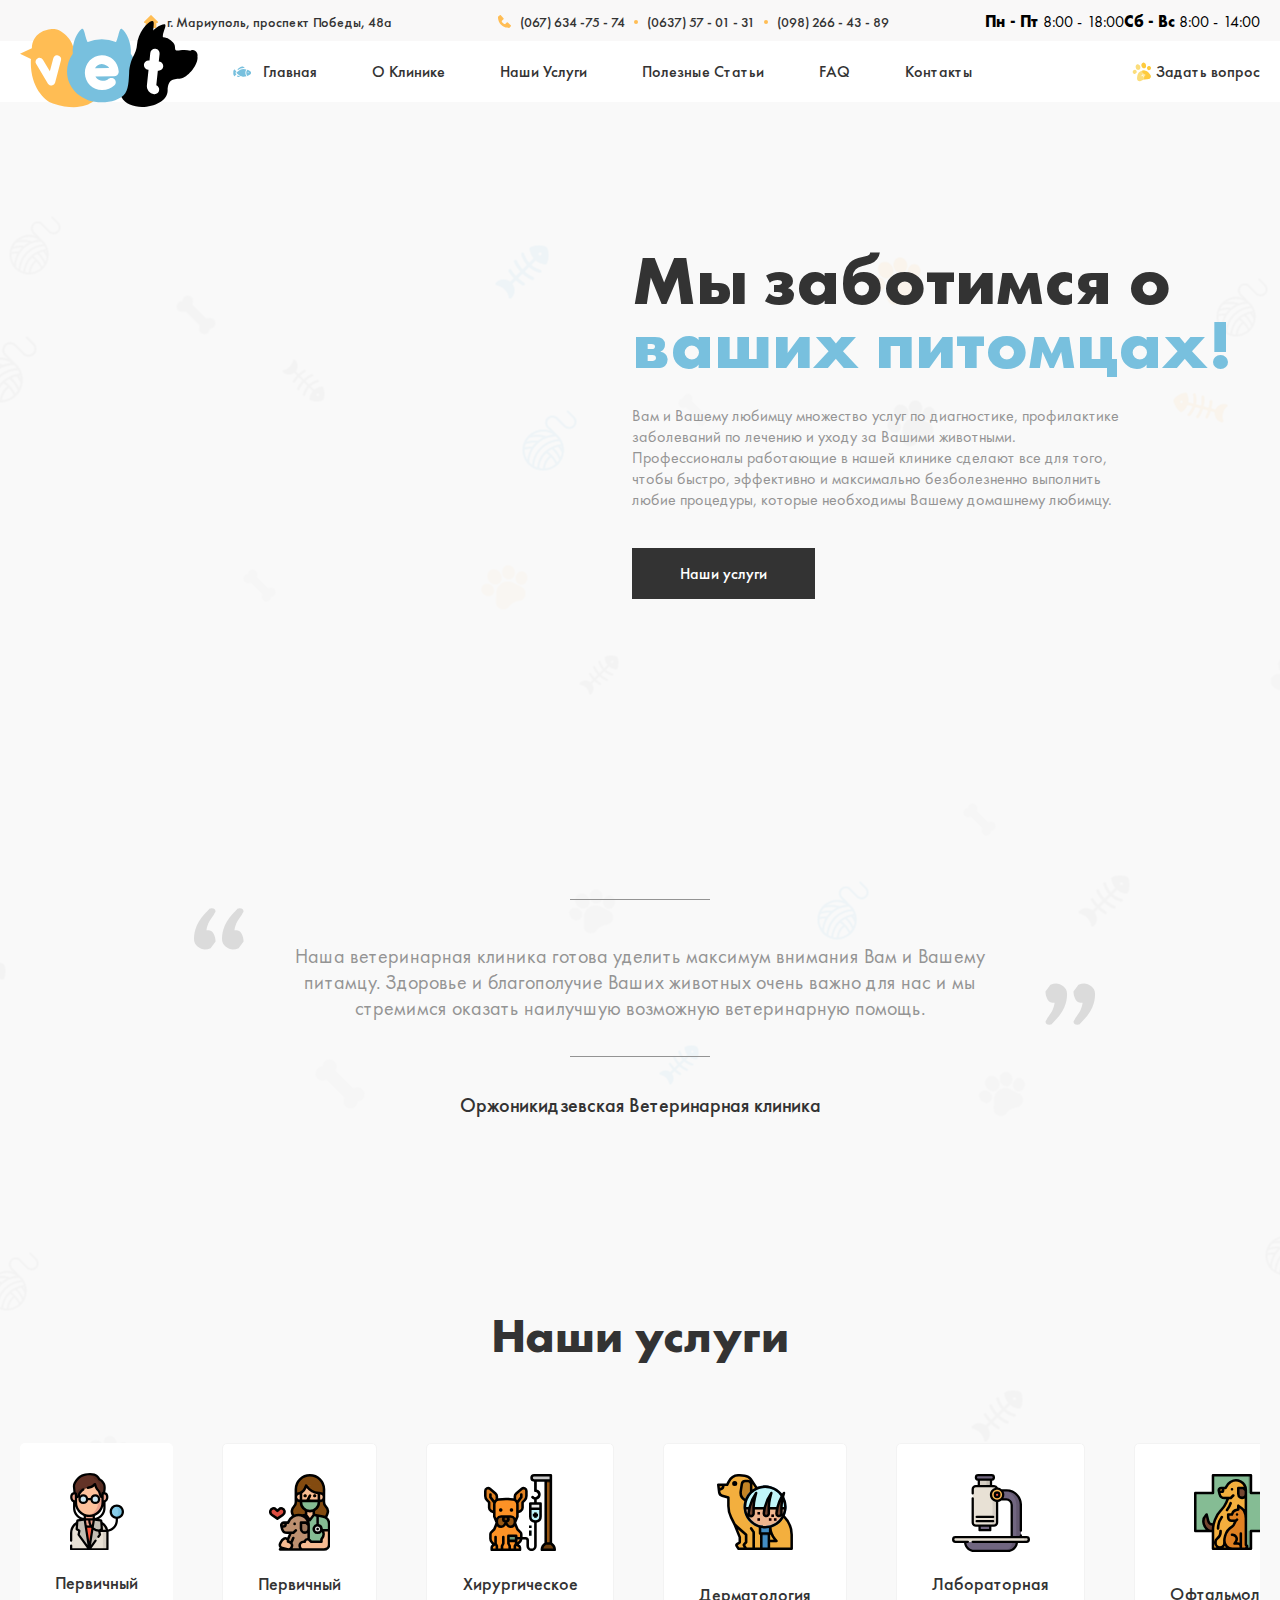
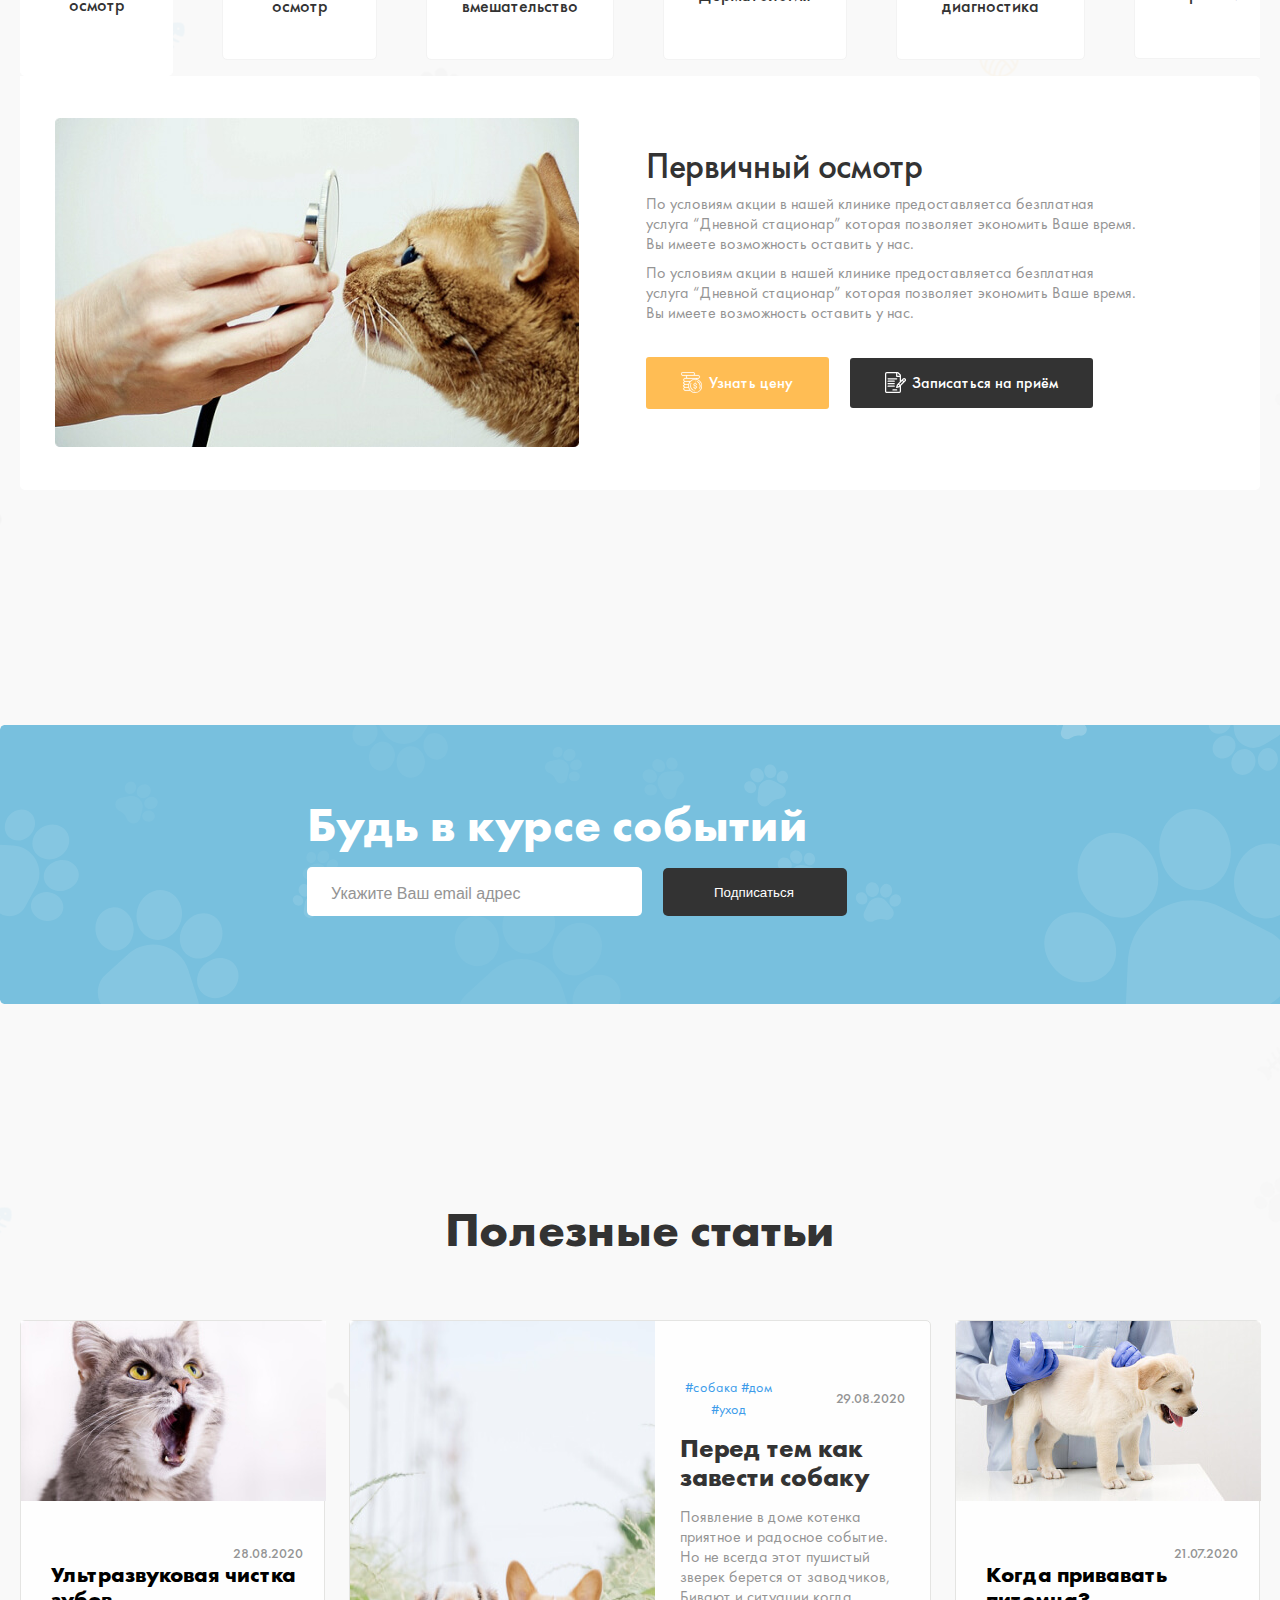
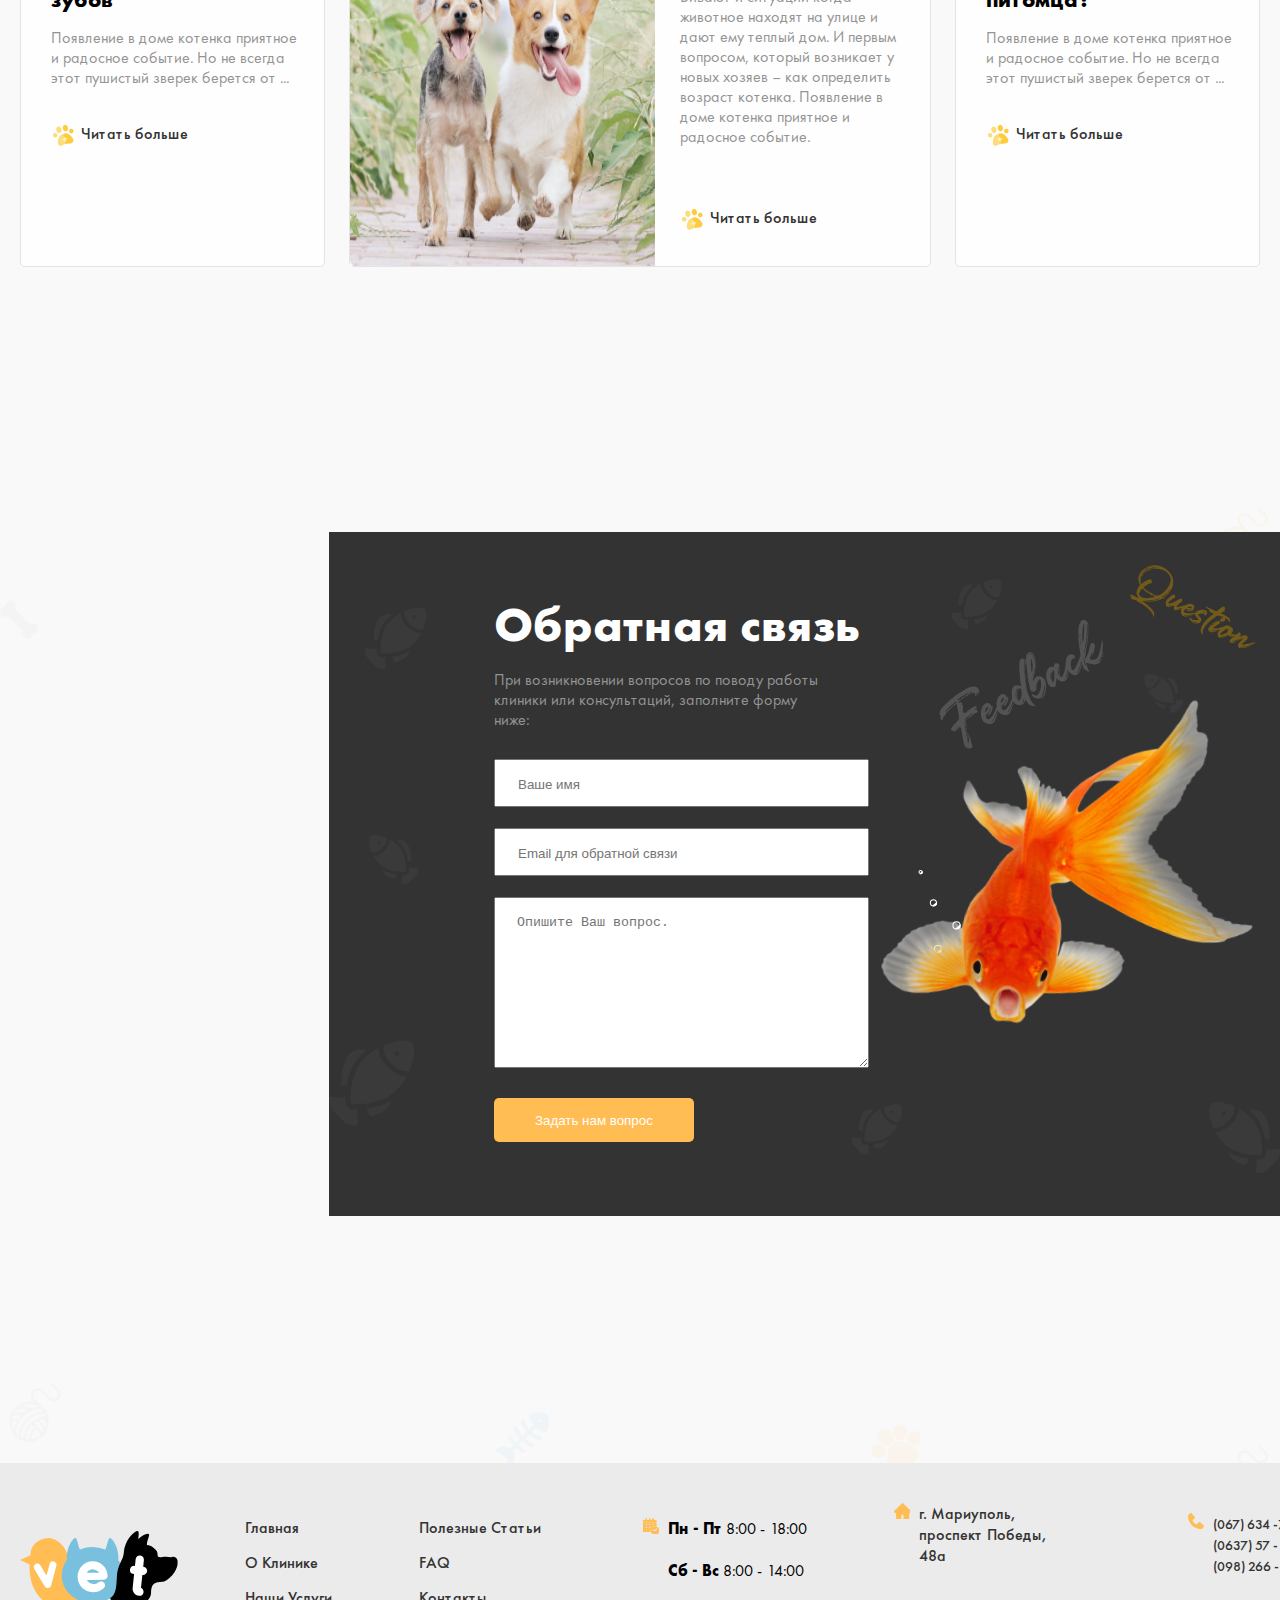
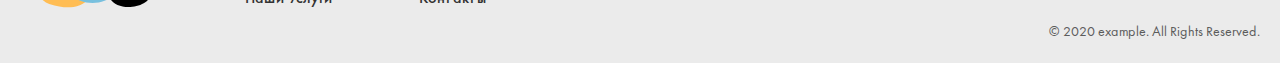
==== commit 2fec702d: "body changes" ====
--- a/index.html
+++ b/index.html
@@ -6,8 +6,8 @@
   <meta name="viewport" content="width=device-width, initial-scale=1.0">
   <title>Vet clinic | Javohir</title>
   <!-- <link rel="stylesheet" href="./css/normalize.css"> -->
-  <!-- <link rel="stylesheet" href="./css/main.css"> -->
-  <link rel="stylesheet" href="./css/main.min.css">
+  <link rel="stylesheet" href="./css/main.css">
+  <!-- <link rel="stylesheet" href="./css/main.min.css"> -->
 </head>
 <body>
   
--- a/css/main.css
+++ b/css/main.css
@@ -70,7 +70,7 @@
   padding: 0;
   background-image: url(../images/body-bg.png);
   font-family: "Futura PT","Arial",sans-serif;
-  /* background-position: calc(50%) calc(50% + 1050px); */
+  background-position: calc(50%) calc(50% + 2070px);
   /* background-repeat: no-repeat; */
   overflow-x: hidden;
   background-color: #F9F9F9;
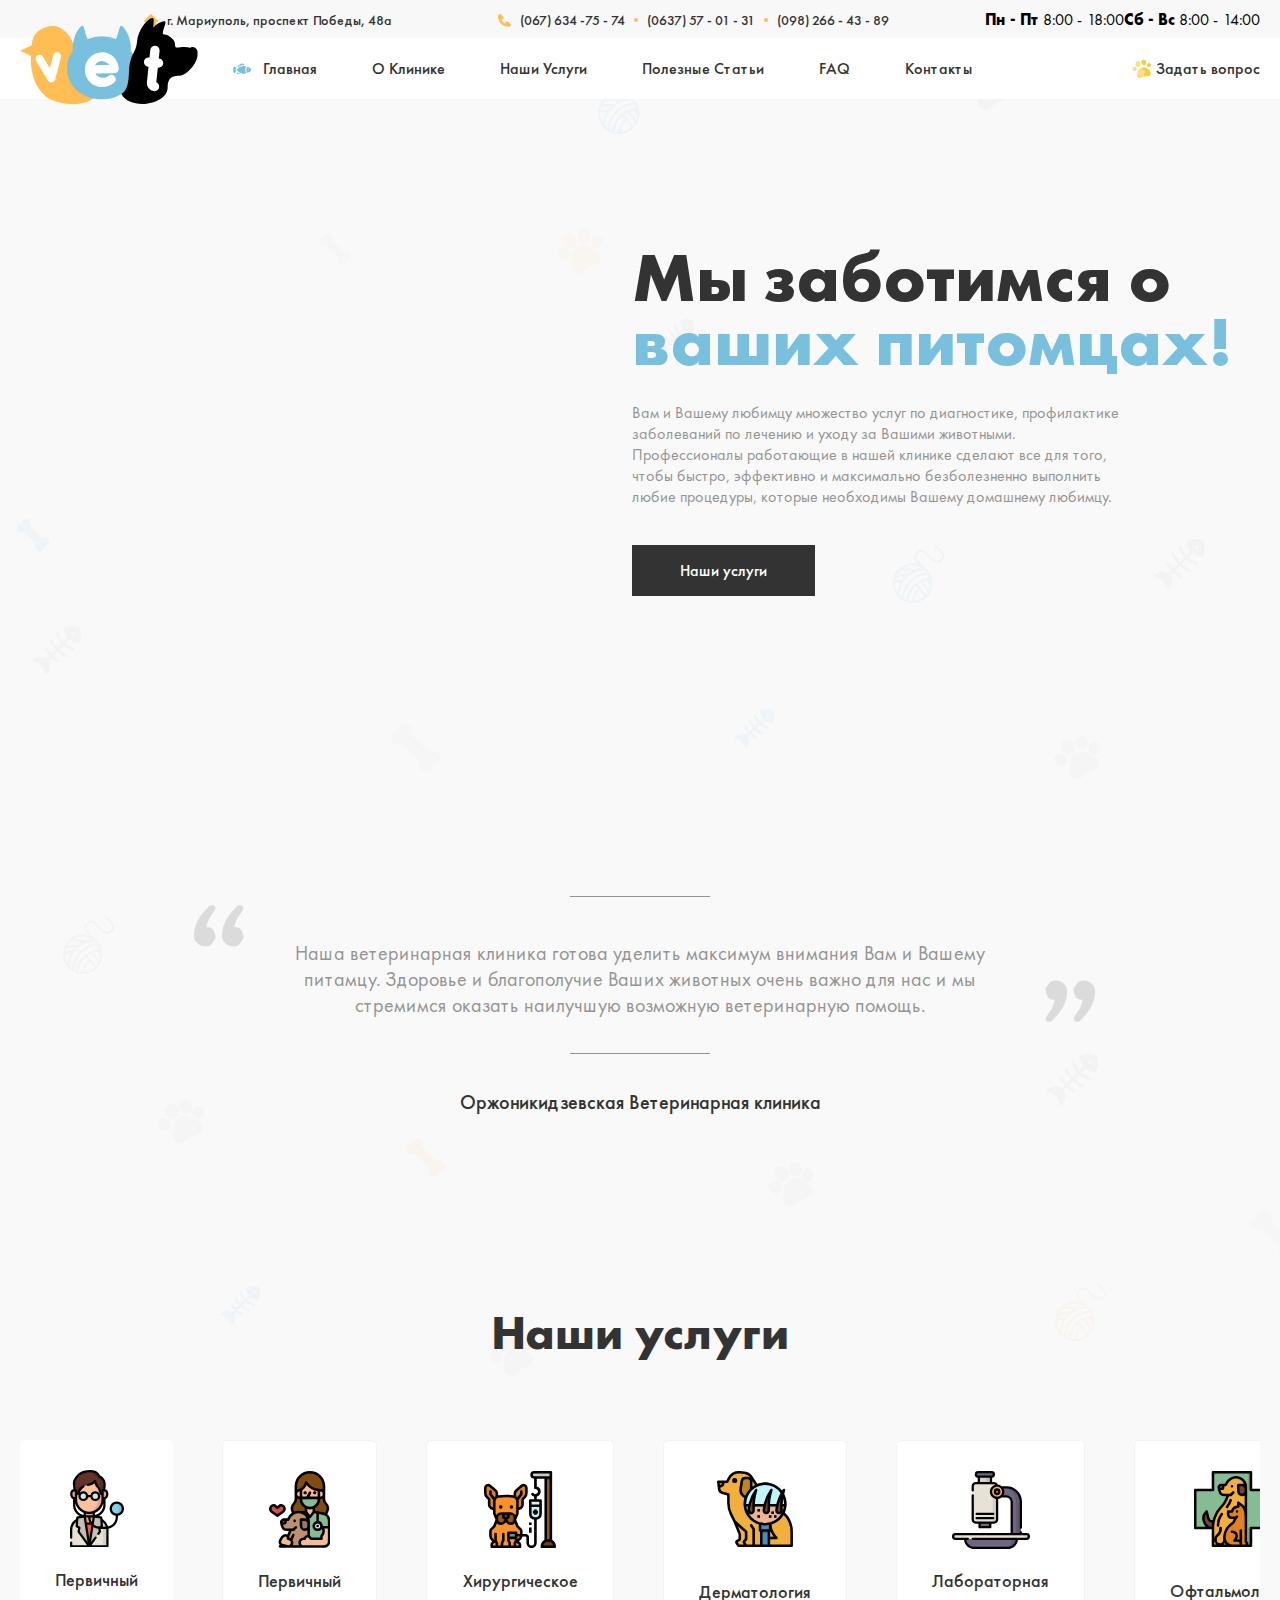
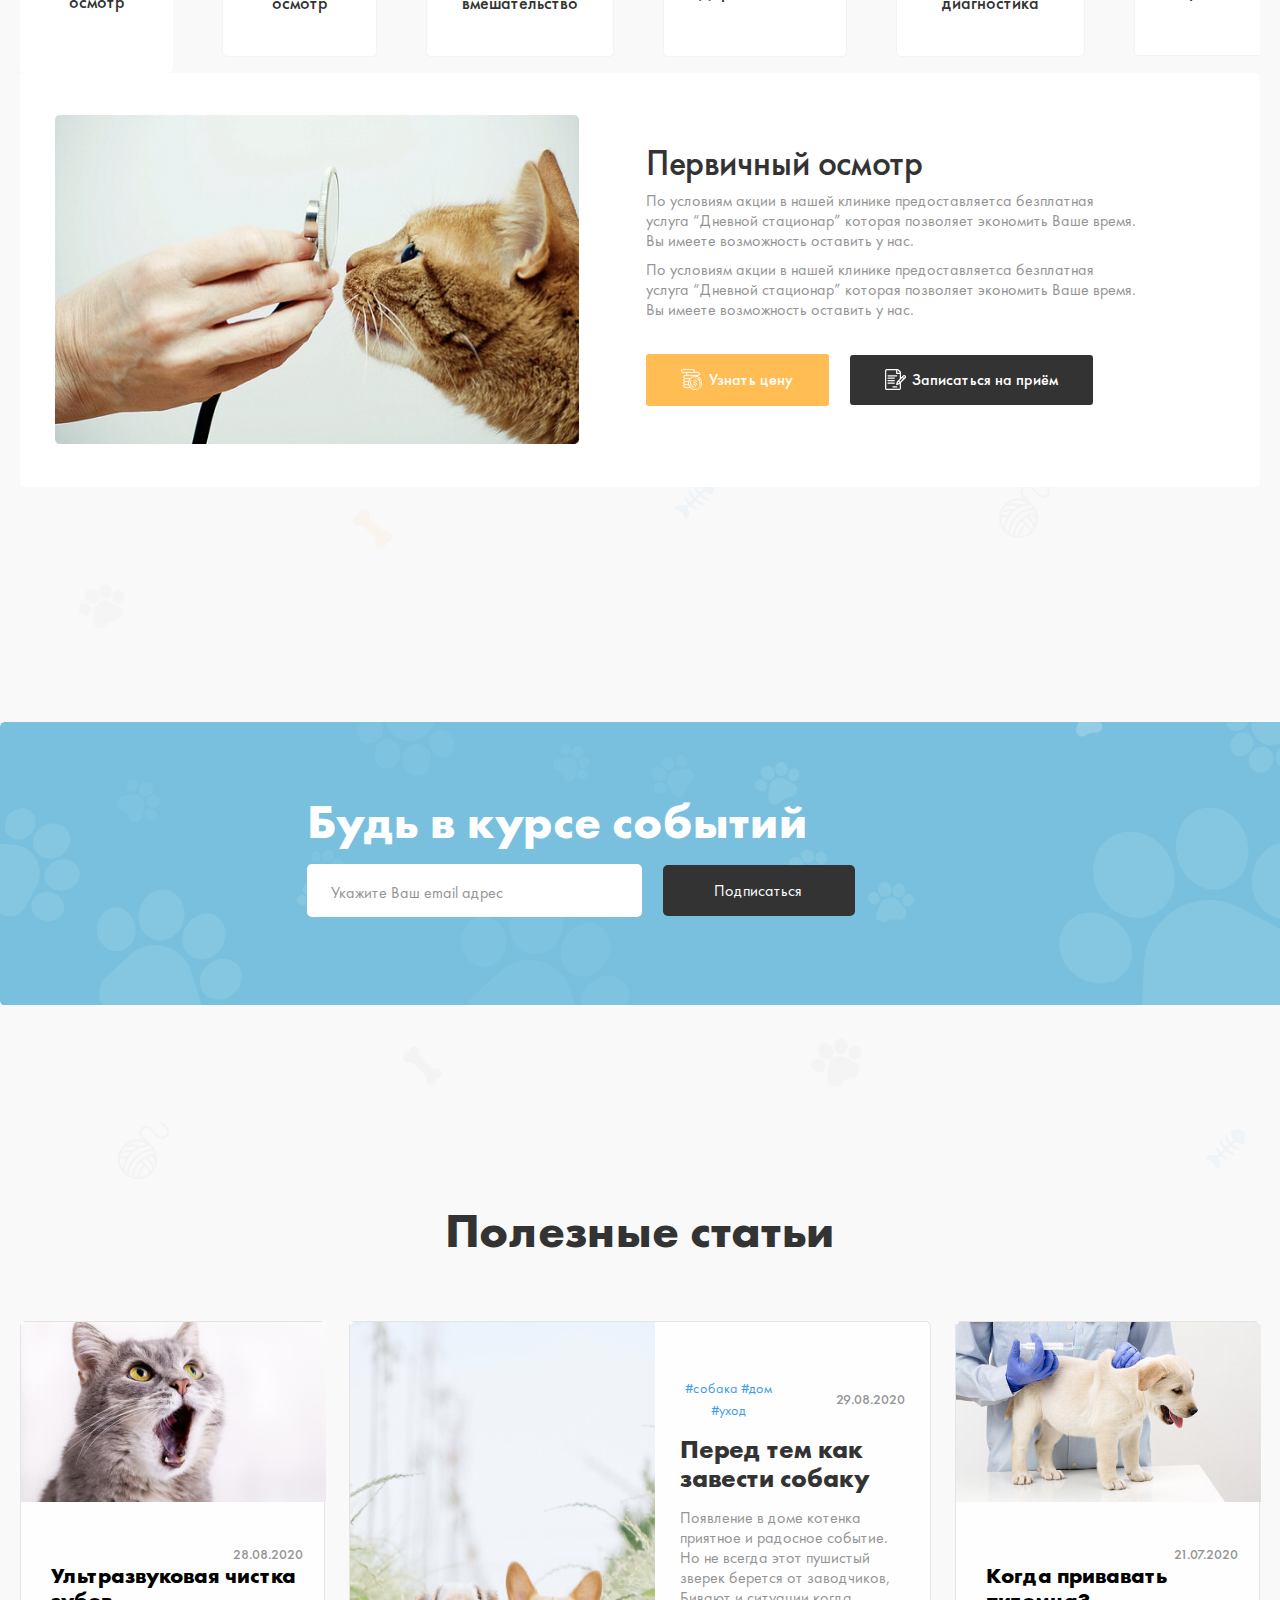
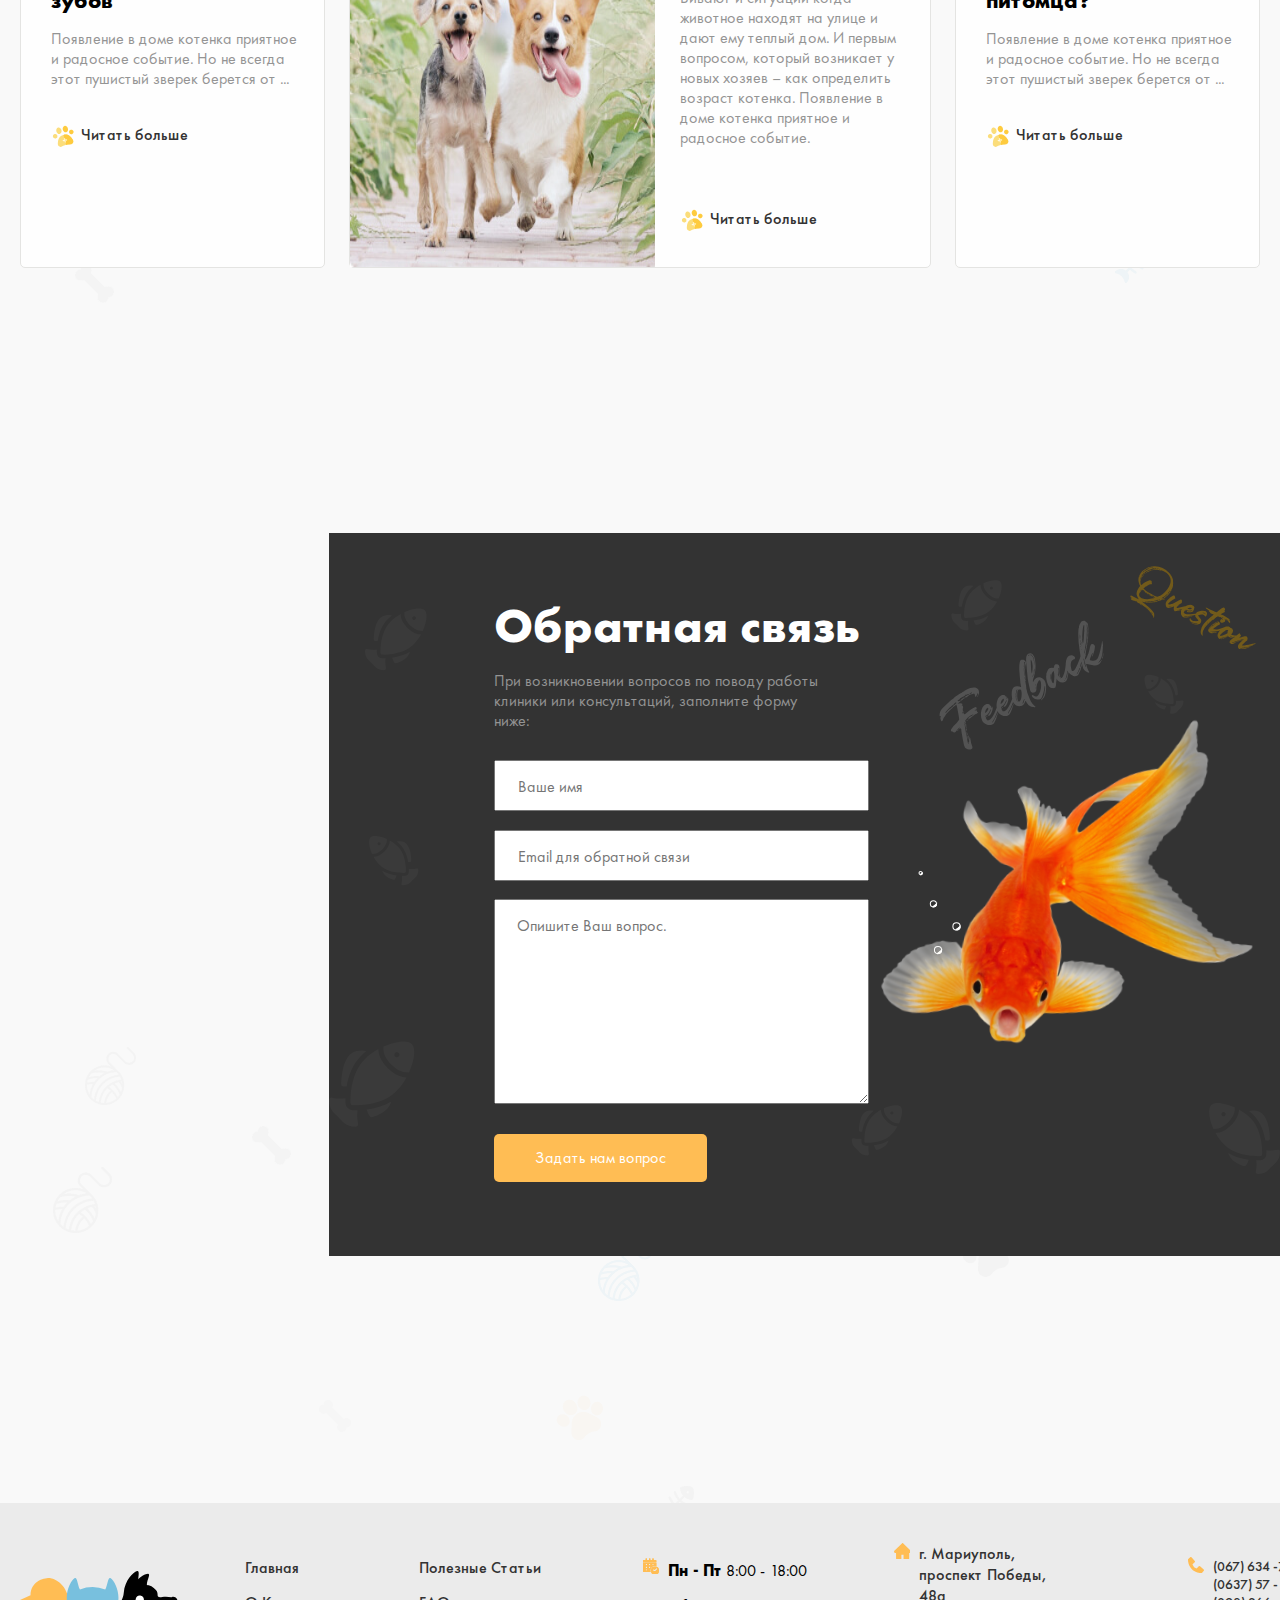
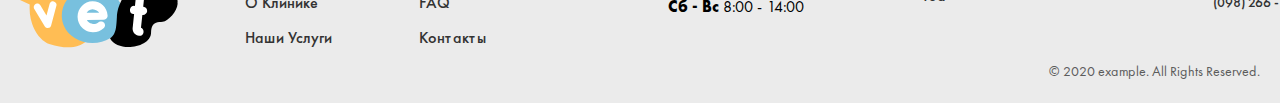
==== commit 76484818: "bag done" ====
--- a/index.html
+++ b/index.html
@@ -6,8 +6,8 @@
   <meta name="viewport" content="width=device-width, initial-scale=1.0">
   <title>Vet clinic | Javohir</title>
   <!-- <link rel="stylesheet" href="./css/normalize.css"> -->
-  <link rel="stylesheet" href="./css/main.css">
-  <!-- <link rel="stylesheet" href="./css/main.min.css"> -->
+  <!-- <link rel="stylesheet" href="./css/main.css"> -->
+  <link rel="stylesheet" href="./css/main.min.css">
 </head>
 <body>
   
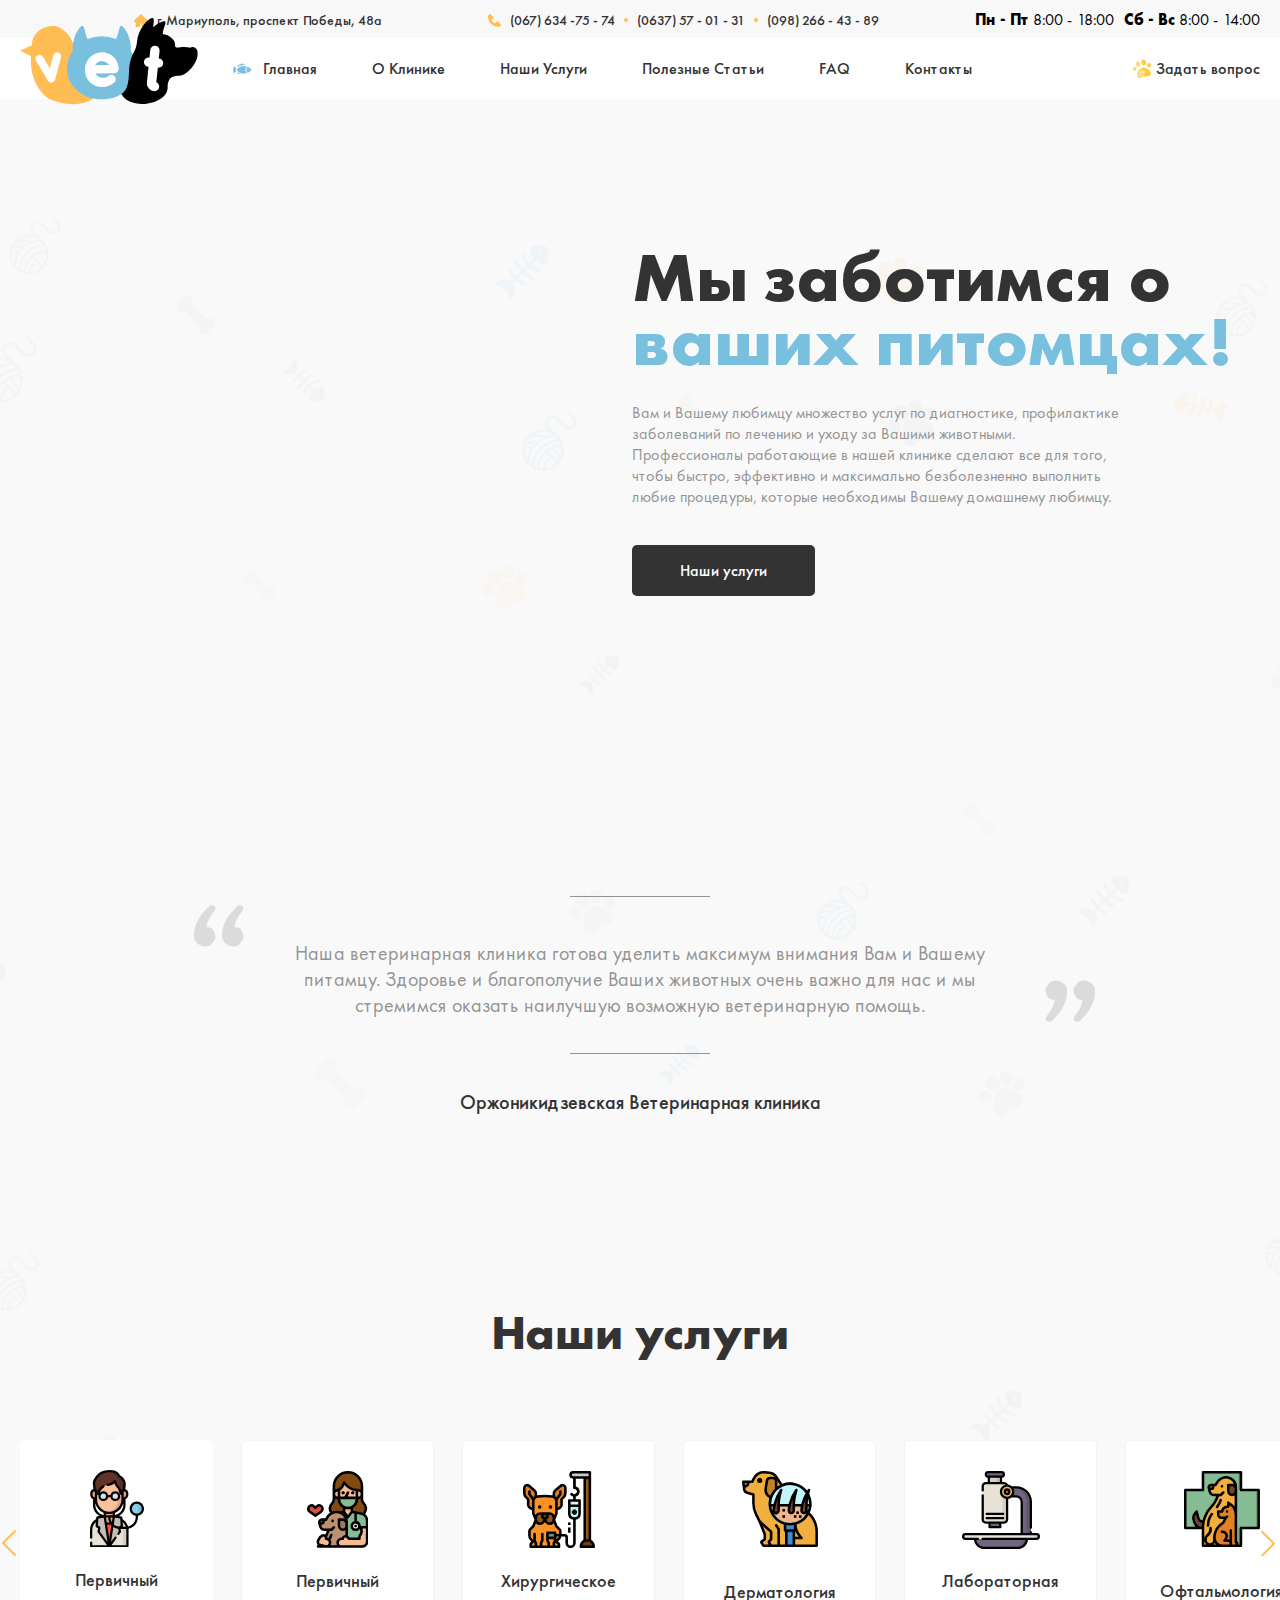
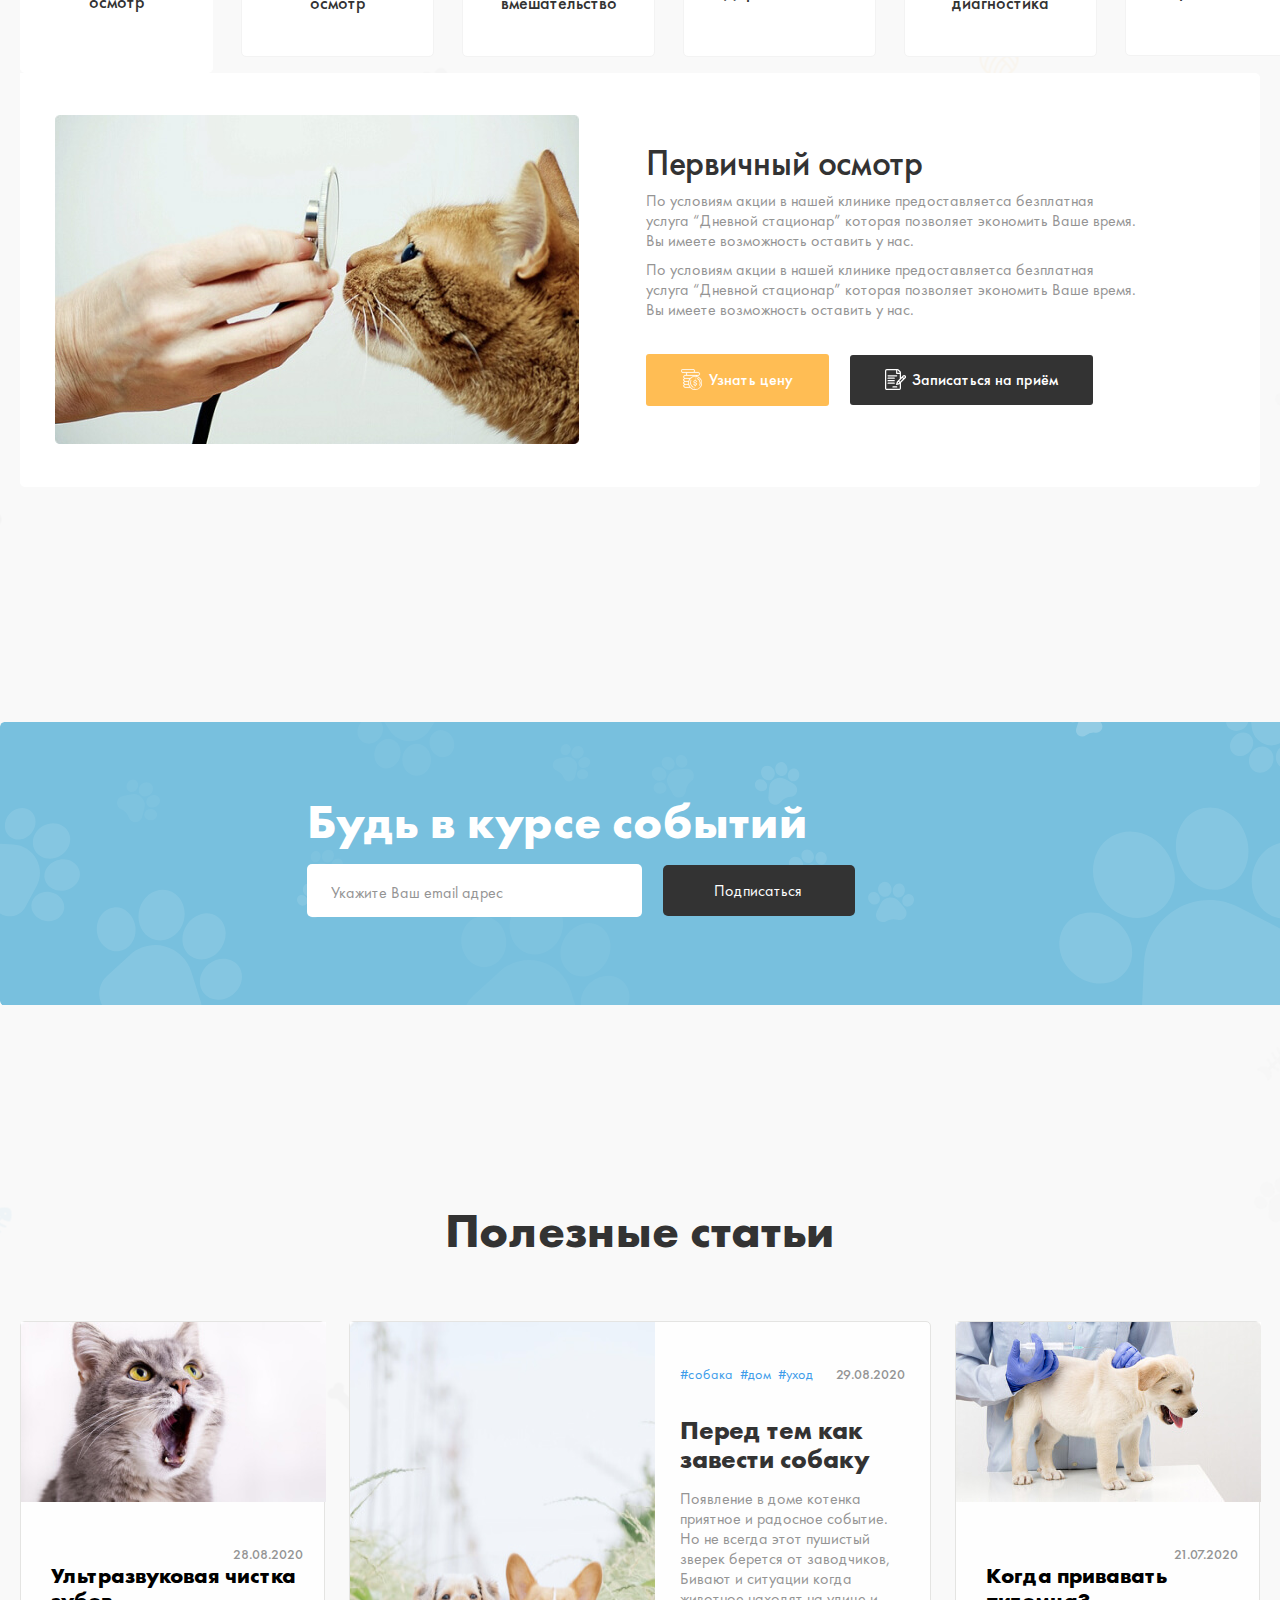
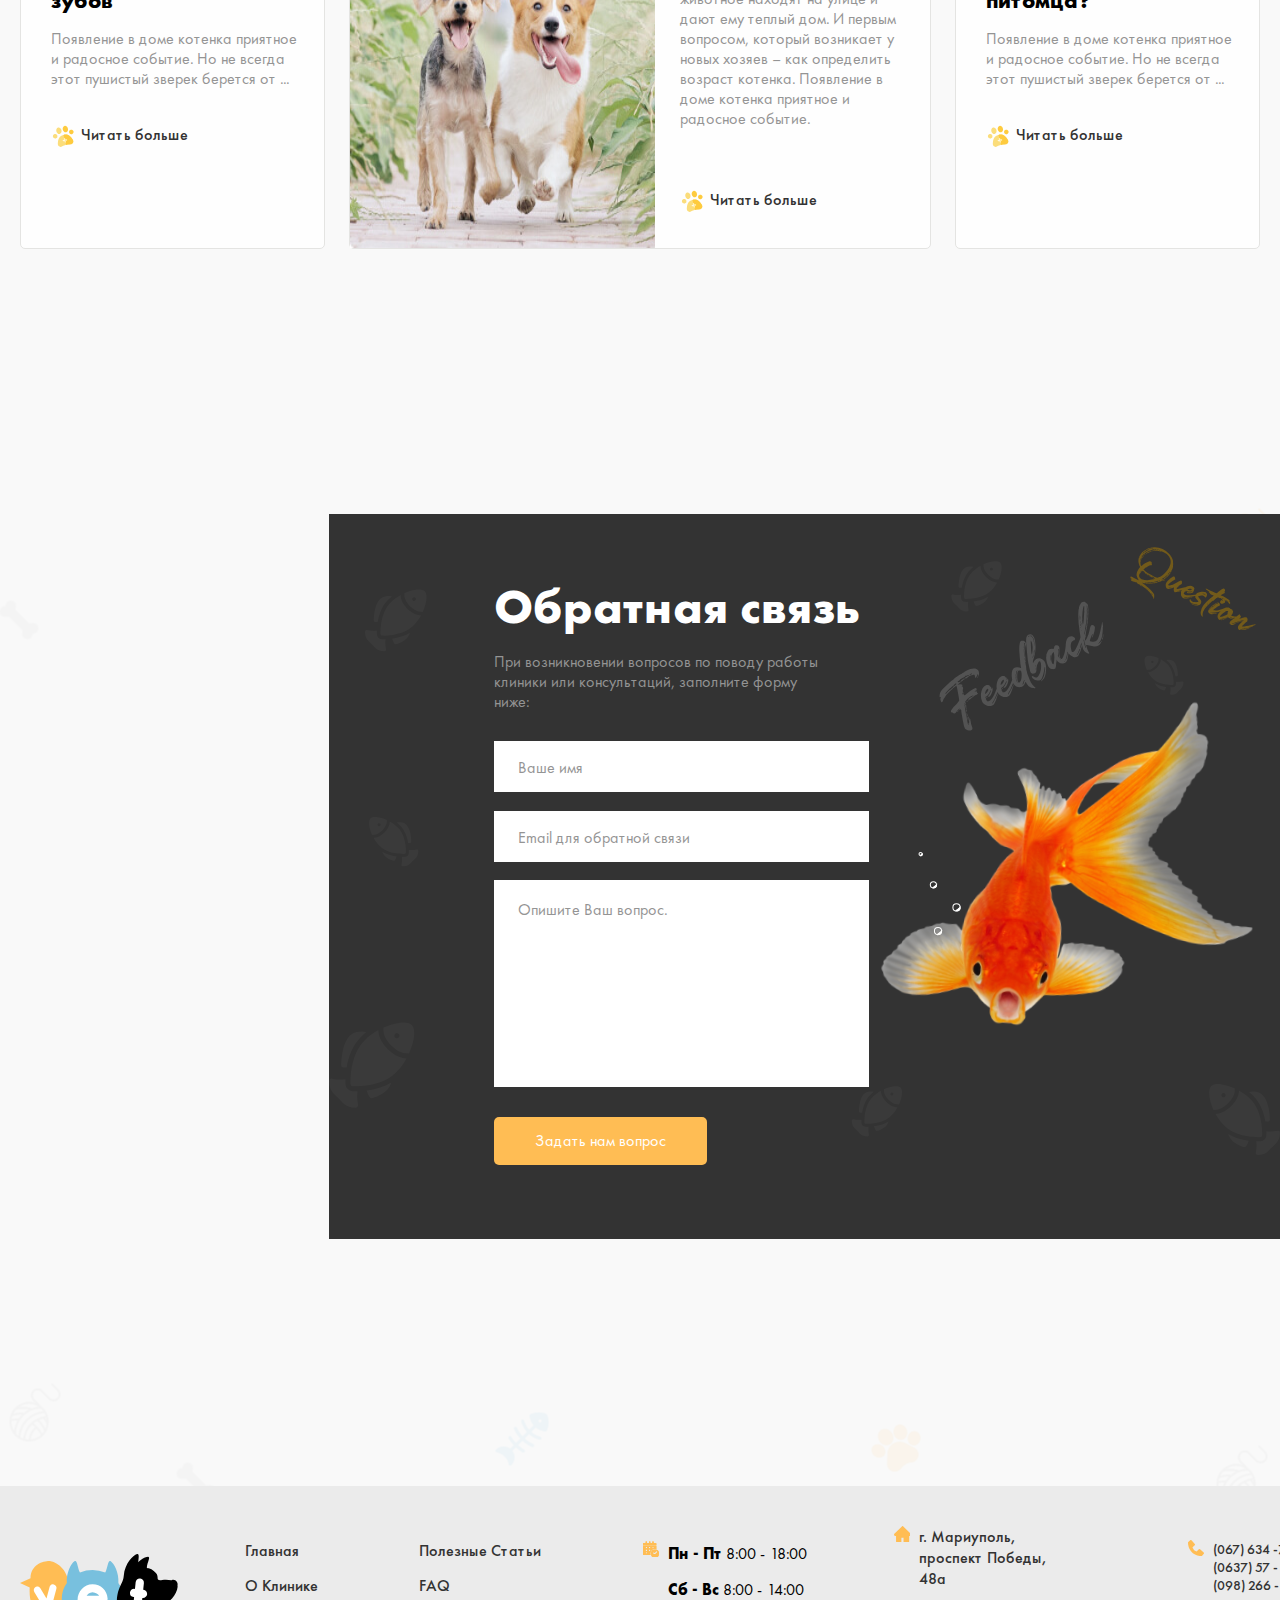
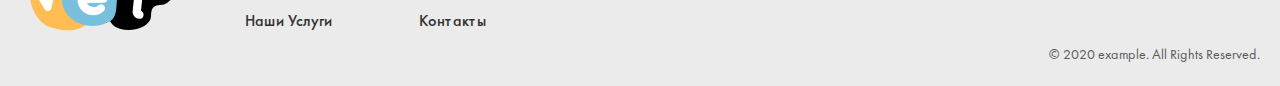
==== commit 97d6fd63: "bag fixed" ====
--- a/index.html
+++ b/index.html
@@ -10,7 +10,7 @@
   <link rel="stylesheet" href="./css/main.min.css">
 </head>
 <body>
-  
+
   
   
   <!-- SITE HEADER START -->
@@ -120,63 +120,66 @@
       <div class="container">
         <h2 class="services__theme">Наши услуги</h2>
         
-        <ul class="services__list">
-          <li class="services__item"><a href="#" class="services__link">
-            <h3 class="services__itemtheme">Первичный осмотр</h3>
-          </a>
-          </li>
-          <li class="services__item"><a href="#" class="services__link">
-            <h3 class="services__itemtheme">Первичный осмотр</h3>
-          </a>
-          </li>
-          <li class="services__item"><a href="#" class="services__link">
-            <h3 class="services__itemtheme">Хирургическое вмешательство</h3>
-          </a>
-          </li>
-          <li class="services__item"><a href="#" class="services__link">
-            <h3 class="services__itemtheme">Дерматология</h3>
-          </a>
-          </li>
-          <li class="services__item"><a href="#" class="services__link">
-            <h3 class="services__itemtheme">Лабораторная диагностика</h3>
-          </a>
-          </li>
-          <li class="services__item"><a href="#" class="services__link">
-            <h3 class="services__itemtheme">Офтальмология</h3>
-          </a>
-          </li>
-          <li class="services__item"><a href="#" class="services__link">
-            <h3 class="services__itemtheme">УЗИ
-              диагностика</h3>
-          </a>
-          </li>
-          <li class="services__item"><a href="#" class="services__link">
-            <h3 class="services__itemtheme">Чипирование</h3>
-          </a>
-          </li>
-          <li class="services__item"><a href="#" class="services__link">
-            <h3 class="services__itemtheme">Международные паспорта</h3>
-          </a>
-          </li>
-          <li class="services__item"><a href="#" class="services__link">
-            <h3 class="services__itemtheme">Вакцинация</h3>
-          </a>
-          </li>
-          <li class="services__item"><a href="#" class="services__link">
-            <h3 class="services__itemtheme">Стоматология</h3>
-          </a>
-          </li>
-          <li class="services__item"><a href="#" class="services__link">
-            <h3 class="services__itemtheme">Вызов на дом</h3>
-          </a>
-          </li>
-        </ul>
+        <div class="services__listbox">
+          <ul class="services__list">
+            <li class="services__item"><a href="#" class="services__link">
+              <h3 class="services__itemtheme">Первичный осмотр</h3>
+            </a>
+            </li>
+            <li class="services__item"><a href="#" class="services__link">
+              <h3 class="services__itemtheme">Первичный осмотр</h3>
+            </a>
+            </li>
+            <li class="services__item"><a href="#" class="services__link">
+              <h3 class="services__itemtheme">Хирургическое вмешательство</h3>
+            </a>
+            </li>
+            <li class="services__item"><a href="#" class="services__link">
+              <h3 class="services__itemtheme">Дерматология</h3>
+            </a>
+            </li>
+            <li class="services__item"><a href="#" class="services__link">
+              <h3 class="services__itemtheme">Лабораторная диагностика</h3>
+            </a>
+            </li>
+            <li class="services__item"><a href="#" class="services__link">
+              <h3 class="services__itemtheme">Офтальмология</h3>
+            </a>
+            </li>
+            <li class="services__item"><a href="#" class="services__link">
+              <h3 class="services__itemtheme">УЗИ
+                диагностика</h3>
+            </a>
+            </li>
+            <li class="services__item"><a href="#" class="services__link">
+              <h3 class="services__itemtheme">Чипирование</h3>
+            </a>
+            </li>
+            <li class="services__item"><a href="#" class="services__link">
+              <h3 class="services__itemtheme">Международные паспорта</h3>
+            </a>
+            </li>
+            <li class="services__item"><a href="#" class="services__link">
+              <h3 class="services__itemtheme">Вакцинация</h3>
+            </a>
+            </li>
+            <li class="services__item"><a href="#" class="services__link">
+              <h3 class="services__itemtheme">Стоматология</h3>
+            </a>
+            </li>
+            <li class="services__item"><a href="#" class="services__link">
+              <h3 class="services__itemtheme">Вызов на дом</h3>
+            </a>
+            </li>
+          </ul>
+        </div>
+        
 
         <div class="services__info">
           <img src="./images/osmotr-img.jpg" width="524" height="329" alt="cat with doctor"  class="services__infoimg">
 
           <div class="services__infobox">
-            <h3 class="services__infotheme">Первичный осмотр</h3>
+            <h4 class="services__infotheme">Первичный осмотр</h4>
             <p class="services__infotext">
               По условиям акции в нашей клинике предоставляетса безплатная услуга “Дневной стационар” которая позволяет экономить Ваше время. Вы имеете возможность оставить у нас.
             </p>
@@ -201,7 +204,7 @@
           <form class="subscribe__form" action="https://echo.htmlacademy.ru/courses" method="post" autocomplete="off">
 
             <label>
-              <input type="email" class="subscribe__input" name="your email" aria-label="enter your email" placeholder="Укажите Ваш email адрес" required>
+              <input type="email" class="subscribe__input" name="your email" aria-label="enter your email" placeholder="Укажите Ваш email адрес" minlength="1" required>
             </label>
 
             <button class="subscribe__button">Подписаться</button>
@@ -236,9 +239,10 @@
 
             <div class="useful__itemactive">
               <div class="useful__activetop">
-                <p class="useful__xeshtag">
-                  #собака #дом #уход
-                </p>
+                <a class="useful__xeshtag" href="#">#собака</a>
+                <a class="useful__xeshtag" href="#">#дом</a>
+                <a class="useful__xeshtag" href="#">#уход</a>
+               
 
                 <time datetime="2020-08-29">29.08.2020</time>
               </div>
@@ -288,12 +292,12 @@
           <form class="contact__form" action="https://echo.htmlacademy.ru/courses" method="post" autocomplete="off">
   
             <label>
-              <input type="text" class="contact__input" aria-label="enter your name" name="name" placeholder="Ваше имя" maxlength="2" required>
+              <input type="text" class="contact__input" aria-label="enter your name" name="name" placeholder="Ваше имя" minlength="2" required>
             </label><br>
             <label>
               <input type="email" class="contact__input" aria-label="enter your email" name="email" placeholder="Email для обратной связи" required>
             </label><br>
-            <textarea name="your text"  cols="30" rows="10" aria-label="enter message" placeholder="Опишите Ваш вопрос." value="Например: в каком возрасте можно прививать от бешенства?"></textarea>
+            <textarea class="contact__textarea" name="your text"  cols="30" rows="10" aria-label="enter message" placeholder="Опишите Ваш вопрос." minlength="2"></textarea>
 
             <button class="contact__button">Задать нам вопрос</button>
           </form>
@@ -315,24 +319,34 @@
     <footer class="site-footer">
       <div class="container">
             <div class="site-footer__box">
-             <a href="#"><img src="./images/header-logo.svg" width="158" height="77" alt="site logo" class="site-footer__logo"></a> 
+             <a class="site-footer__logo" href="./index.html"><img src="./images/header-logo.svg" width="158" height="77" alt="site logo" ></a> 
 
               <div class="site-footer__navbox">
                 <ul class="site-footer__list">
-                  <li class="site-footer__item"><a href="#" class="site-footer__link">Главная</a>
-                  </li>
-                  <li class="site-footer__item"><a href="#" class="site-footer__link">О Клинике</a>
-                  </li>
-                  <li class="site-footer__item"><a href="#" class="site-footer__link">Наши Услуги</a>
+                  <li class="site-footer__item">
+                    <a href="#" class="site-footer__link">Главная</a>
+                  </li>
+                  <li class="site-footer__item">
+                    <a href="#" class="site-footer__link">О Клинике
+                    </a>
+                  </li>
+                  <li class="site-footer__item">
+                    <a href="#" class="site-footer__link">Наши Услуги
+                    </a>
                   </li>
                 </ul>
 
                 <ul class="site-footer__list2">
-                  <li class="site-footer__item2"><a href="#" class="site-footer__link">Полезные Статьи</a>
-                  </li>
-                  <li class="site-footer__item2"><a href="#" class="site-footer__link">FAQ</a>
-                  </li>
-                  <li class="site-footer__item2"><a href="#" class="site-footer__link">Контакты</a>
+                  <li class="site-footer__item2">
+                    <a href="#" class="site-footer__link">Полезные Статьи
+                    </a>
+                  </li>
+                  <li class="site-footer__item2">
+                    <a href="#" class="site-footer__link">FAQ</a>
+                  </li>
+                  <li class="site-footer__item2">
+                    <a href="#" class="site-footer__link">Контакты
+                    </a>
                   </li>
                 </ul>
               </div>
@@ -353,11 +367,17 @@
                 </li>
                 <li class="site-footer__dataitem">
                   <ul class="site-footer__inlist">
-                    <li class="site-footer__iniitem"><a href="tel:0676347574" class="site-footer__inlink">(067) 634 -75 - 74</a>
+                    <li class="site-footer__iniitem">
+                    <a href="tel:0676347574" class="site-footer__inlink">(067) 634 -75 - 74
+                    </a>
                     </li>
-                    <li class="site-footer__iniitem"><a href="tel:0637570131" class="site-footer__inlink">(0637) 57 - 01 - 31</a>
+                    <li class="site-footer__iniitem">
+                    <a href="tel:0637570131" class="site-footer__inlink">(0637) 57 - 01 - 31
+                    </a>
                     </li>
-                    <li class="site-footer__iniitem"><a href="tel:0982664389" class="site-footer__inlink">(098) 266 - 43 - 89</a>
+                    <li class="site-footer__iniitem">
+                    <a href="tel:0982664389" class="site-footer__inlink">(098) 266 - 43 - 89
+                    </a>
                     </li>
                   </ul>
                 </li>
--- a/css/main.css
+++ b/css/main.css
@@ -1,3 +1,17 @@
+/*
+* Prefixed by https://autoprefixer.github.io
+* PostCSS: v8.4.14,
+* Autoprefixer: v10.4.7
+* Browsers: last 4 version
+*/
+
+/*
+* Prefixed by https://autoprefixer.github.io
+* PostCSS: v8.4.14,
+* Autoprefixer: v10.4.7
+* Browsers: last 4 version
+*/
+
 /*
 * Prefixed by https://autoprefixer.github.io
 * PostCSS: v8.4.14,
@@ -249,6 +263,12 @@
   align-items: center;
   list-style: none;
 }
+.site-header__calendaritem{
+  margin-right: 10px;
+}
+.site-header__calendaritem:last-child{
+  margin-right: 0;
+}
 
 .header-under{
   position: relative;
@@ -315,6 +335,9 @@
   line-height: 21px;
   color: var(--main-text-color);
   text-decoration: none;
+}
+.header-under__link:active{
+  opacity: 0.6;
 }
 .header-under__button{
   position: relative;
@@ -381,6 +404,7 @@
   color: var(--text-color-white);
   text-decoration: none;
   background-color: var(--main-text-color);
+  border-radius: 5px;
 }
 .hero__link:hover{
   color: #333;
@@ -472,6 +496,7 @@
 }
 
 .services__list{
+  width: 1223px;
   position: relative;
   display: -webkit-box;
   display: -ms-flexbox;
@@ -480,35 +505,47 @@
   -ms-flex-align: start;
   align-items: flex-start;
   margin: 0;
-  /* margin-left: 20px; */
-  /* margin-right: 30px; */
   padding: 0;
-  /* margin-bottom: 14px; */
   list-style: none;
-  overflow-x: hidden;
-}
-.services__list::before{
-  content: "";
+  /* overflow-x: hidden; */
+}
+.services__listbox{
+  position: relative;
+}
+.services__listbox::before{
+  position: absolute;
+  top: 90px;
+  left: -18px;
+  content: "";
+  z-index: 4;
   display: inline-block;
   background-image: url(../images/arrow-left.svg);
-  background-position: calc(50% - 150px) calc(50%);
+  /* background-position: calc(50% - 150px) calc(50%); */
   width: 14px;
   height: 26px;
   background-repeat: no-repeat;
   background-size: contain;
 }
-.services__list::after{
+.services__listbox::after{
+  position: absolute;
+  top: 90px;
+  right: -15px;
   content: "";
   display: inline-block;
   background-image: url(../images/arrow-right.svg);
-  background-position: calc(50%) calc(50%);
+  /* background-position: calc(50%) calc(50%); */
   width: 14px;
   height: 26px;
   background-repeat: no-repeat;
-  
+}
+.services__listbox .services__listbox::after:hover{
+  padding: 12px 18px;
+  background-color: var(--text-color-white);
 }
 .services__item{
-  width: 293px;
+  width: 193px;
+  -ms-flex-negative: 0;
+  flex-shrink: 0;
   padding-top: 30px;
   padding-right: 35px;
   padding-bottom: 42px;
@@ -629,7 +666,7 @@
   height: 77px;
 }
 .services__item{
-  margin-right: 49px;
+  margin-right: 28px;
 }
 .services__item:hover{
   opacity: 0.8;
@@ -899,6 +936,22 @@
 .subscribe__input:not(:placeholder-shown):not(:focus):invalid{
   border: 2px solid #f00;
 }
+
+.subscribe__input:not(:-moz-placeholder-shown):not(:focus):invalid{
+  color: #f00;
+  border: 2px solid red;
+}
+
+.subscribe__input:not(:-ms-input-placeholder):not(:focus):invalid{
+  color: #f00;
+  border: 2px solid red;
+}
+
+.subscribe__input:not(:placeholder-shown):not(:focus):invalid{
+  color: #f00;
+  border: 2px solid red;
+}
+
 .subscribe__button{
   padding-top: 17px;
   padding-right: 53px;
@@ -989,12 +1042,10 @@
   display: -webkit-box;
   display: -ms-flexbox;
   display: flex;
-  -webkit-box-pack: justify;
-  -ms-flex-pack: justify;
-  justify-content: space-between;
-  -webkit-box-align: center;
-  -ms-flex-align: center;
-  align-items: center;
+  -webkit-box-align: center;
+  -ms-flex-align: center;
+  align-items: center;
+  margin-bottom: 31px;
 }
 .useful__infobox{
   padding-top: 22px;
@@ -1067,13 +1118,20 @@
   color: var(--main-text-color);
 }
 .useful__itemactive  time{
+  display: -webkit-box;
+  display: -ms-flexbox;
+  display: flex;
+  margin-left: auto;
+  -webkit-box-align: center;
+  -ms-flex-align: center;
+  align-items: center;
   font-weight: 500;
   font-size: 14px;
   line-height: 18px;
   color: #949494;
 }
 .useful__xeshtag{
-  margin-right: 60px;
+  margin-right: 7px;
   font-weight: 400;
   font-size: 14px;
   line-height: 22px;
@@ -1083,6 +1141,7 @@
   -webkit-box-align: center;
   -ms-flex-align: center;
   align-items: center;
+  text-decoration: none;
   text-align: center;
   color: #3D9CEA;
 }
@@ -1161,15 +1220,128 @@
   padding-top: 16px;
   padding-bottom: 13px;
   padding-left: 22px;
-}
-textarea{
+  outline: none;
+  border: 2px solid transparent;
+}
+.contact__input::-webkit-input-placeholder{
+  font-weight: 400;
+  font-size: 16px;
+  line-height: 21px;
+  color: #949494;
+}
+.contact__input::-moz-placeholder{
+  font-weight: 400;
+  font-size: 16px;
+  line-height: 21px;
+  color: #949494;
+}
+.contact__input:-ms-input-placeholder{
+  font-weight: 400;
+  font-size: 16px;
+  line-height: 21px;
+  color: #949494;
+}
+.contact__input::-ms-input-placeholder{
+  font-weight: 400;
+  font-size: 16px;
+  line-height: 21px;
+  color: #949494;
+}
+.contact__input::placeholder{
+  font-weight: 400;
+  font-size: 16px;
+  line-height: 21px;
+  color: #949494;
+}
+.contact__textarea{
   padding-top: 17px;
   padding-left: 22px;
   display: block;
   width: 375px;
   margin-bottom: 30px;
-}
-
+  outline: none;
+  resize: none;
+  border: 2px solid transparent;
+  color: var(--text-color94);
+}
+.contact__textarea::-webkit-input-placeholder{
+  font-weight: 400;
+  font-size: 16px;
+  line-height: 21px;
+  color: #949494;
+}
+.contact__textarea::-moz-placeholder{
+  font-weight: 400;
+  font-size: 16px;
+  line-height: 21px;
+  color: #949494;
+}
+.contact__textarea:-ms-input-placeholder{
+  font-weight: 400;
+  font-size: 16px;
+  line-height: 21px;
+  color: #949494;
+}
+.contact__textarea::-ms-input-placeholder{
+  font-weight: 400;
+  font-size: 16px;
+  line-height: 21px;
+  color: #949494;
+}
+.contact__textarea::placeholder{
+  font-weight: 400;
+  font-size: 16px;
+  line-height: 21px;
+  color: #949494;
+}
+.contact__input:focus{
+  border: 2px solid #FFBD54;
+}
+.contact__input:active{
+  border: 2px solid #FFBD54;
+}
+.contact__input:not(:-moz-placeholder-shown):not(:focus):invalid{
+  border: 2px solid #f00;
+}
+.contact__input:not(:-ms-input-placeholder):not(:focus):invalid{
+  border: 2px solid #f00;
+}
+.contact__input:not(:placeholder-shown):not(:focus):invalid{
+  border: 2px solid #f00;
+}
+
+.contact__input:not(:-moz-placeholder-shown):not(:focus):invalid{
+  color: #f00;
+  border: 2px solid red;
+}
+
+.contact__input:not(:-ms-input-placeholder):not(:focus):invalid{
+  color: #f00;
+  border: 2px solid red;
+}
+
+.contact__input:not(:placeholder-shown):not(:focus):invalid{
+  color: #f00;
+  border: 2px solid red;
+}
+.contact__textarea:focus{
+  border: 2px solid #ffbd54;
+}
+.contact__textarea:active{
+  border: 2px solid #ffbd54;
+}
+.contact__textarea:not(:-moz-placeholder-shown):not(:focus):invalid{
+  color: #f00;
+  border: 2px solid red;
+}
+.contact__textarea:not(:-ms-input-placeholder):not(:focus):invalid{
+  color: #f00;
+  border: 2px solid red;
+}
+.contact__textarea:not(:placeholder-shown):not(:focus):invalid{
+  color: #f00;
+  border: 2px solid red;
+}
 .contact__button{
   background-color: #FFBD54;
   color: #fff;
@@ -1344,6 +1516,12 @@
   color: #333333;
   text-decoration: none;
 }
+.site-footer__inlink:hover{
+  color: var(--color-ffbd54);
+}
+.site-footer__inlink:active{
+  opacity: 0.6;
+}
 .site-footer__under{
   display: -webkit-box;
   display: -ms-flexbox;
--- a/css/main.min.css
+++ b/css/main.min.css
@@ -1 +1 @@
-/*! normalize.css v8.0.1 | MIT License | github.com/necolas/normalize.css */button,hr,input{overflow:visible}progress,sub,sup{vertical-align:baseline}details,img,main,textarea{display:block}body,html{height:100%}.services__item,body{-webkit-box-orient:vertical;-webkit-box-direction:normal}html{line-height:1.15;-webkit-text-size-adjust:100%}h1{font-size:2em;margin:.67em 0}hr{-webkit-box-sizing:content-box;box-sizing:content-box;height:0}code,kbd,pre,samp{font-family:monospace,monospace;font-size:1em}a{background-color:transparent}abbr[title]{border-bottom:none;text-decoration:underline;-webkit-text-decoration:underline dotted;text-decoration:underline dotted}b,strong{font-weight:bolder}small{font-size:80%}sub,sup{font-size:75%;line-height:0;position:relative}sub{bottom:-.25em}sup{top:-.5em}img{border-style:none;height:auto}button,input,optgroup,select,textarea{font-family:inherit;font-size:100%;line-height:1.15;margin:0}button,select{text-transform:none}[type=button],[type=reset],[type=submit],button{-webkit-appearance:button}[type=button]::-moz-focus-inner,[type=reset]::-moz-focus-inner,[type=submit]::-moz-focus-inner,button::-moz-focus-inner{border-style:none;padding:0}[type=button]:-moz-focusring,[type=reset]:-moz-focusring,[type=submit]:-moz-focusring,button:-moz-focusring{outline:ButtonText dotted 1px}fieldset{padding:.35em .75em .625em}legend{-webkit-box-sizing:border-box;box-sizing:border-box;color:inherit;display:table;max-width:100%;padding:0;white-space:normal}textarea{overflow:auto;padding-top:17px;padding-left:22px;width:375px;margin-bottom:30px}.services,.services__list,body{overflow-x:hidden}[type=checkbox],[type=radio]{-webkit-box-sizing:border-box;box-sizing:border-box;padding:0}[type=number]::-webkit-inner-spin-button,[type=number]::-webkit-outer-spin-button{height:auto}[type=search]{-webkit-appearance:textfield;outline-offset:-2px}[type=search]::-webkit-search-decoration{-webkit-appearance:none}::-webkit-file-upload-button{-webkit-appearance:button;font:inherit}summary{display:list-item}[hidden],template{display:none}:root{--main-text-color:#333;--color-ffbd54:#FFBD54;--text-color94:#949494;--text-color-white:#fff}.site-header__addres,.site-header__tellink{font-weight:500;font-size:14px;line-height:18px;color:var(--main-text-color)}@font-face{font-family:"Futura PT";src:url("../fonts/FuturaPT-Bold.woff2") format("woff2"),url("../fonts/FuturaPT-Bold.woff") format("woff");font-weight:700;font-style:normal}@font-face{font-family:"Futura PT";src:url("../fonts/FuturaPT-Medium.woff2") format("woff2"),url("../fonts/FuturaPT-Medium.woff") format("woff");font-weight:500;font-style:normal}@font-face{font-family:"Futura PT";src:url("../fonts/FuturaPT-Book.woff") format("woff2"),url("../fonts/FuturaPT-Book.woff2") format("woff");font-weight:400;font-style:normal}*{-webkit-box-sizing:border-box;box-sizing:border-box}body{display:-webkit-box;display:-ms-flexbox;display:flex;-ms-flex-direction:column;flex-direction:column;margin:0;padding:0;background-image:url(../images/body-bg.png);font-family:"Futura PT",Arial,sans-serif;background-color:#f9f9f9}.visually-hidden{position:absolute;width:1px;height:1px;margin:-1px;padding:0;border:0;white-space:nowrap;-webkit-clip-path:inset(100%);clip-path:inset(100%);clip:rect(0 0 0 0);overflow:hidden}.container{max-width:1340px;margin-right:auto;margin-left:auto;padding-right:20px;padding-left:20px}.site-header__tel,.site-header__top{display:-webkit-box;display:-ms-flexbox;margin:0;list-style:none}.site-main{-webkit-box-flex:1;-ms-flex-positive:1;flex-grow:1}.site-header__innertop{background-color:#f9f8f8}.site-header__innerbottom{background-color:var(--text-color-white)}.site-header__top{display:flex;padding:11px 0 9px;-webkit-box-pack:end;-ms-flex-pack:end;justify-content:end;-webkit-box-align:center;-ms-flex-align:center;align-items:center}.site-header__topitem:first-child{margin-right:106px}.site-header__addres{font-style:normal}.site-header__tel{display:flex;padding:0;-webkit-box-pack:justify;-ms-flex-pack:justify;justify-content:space-between;-webkit-box-align:center;-ms-flex-align:center;align-items:center}.site-header__telitem{display:-webkit-box;display:-ms-flexbox;display:flex;-webkit-box-align:center;-ms-flex-align:center;align-items:center;margin-right:9px}.site-header__telitem:last-child{margin-right:0}.site-header__tellink{text-decoration:none}.header-under__button,.header-under__link{font-weight:500;font-size:16px;line-height:21px;text-decoration:none}.site-footer__box,.site-footer__navbox,.site-header__telitem:first-child,.site-header__topitem:first-child{display:-webkit-box;display:-ms-flexbox;display:flex;-webkit-box-align:center;-ms-flex-align:center;align-items:center}.header-under,.site-header__calendar{display:-webkit-box;display:-ms-flexbox}.site-header__topitem:nth-child(2){margin-right:96px}.site-header__topitem:first-child::before{content:"";margin-right:9px;display:inline-block;background-image:url(../images/header-home-icon.svg);width:14px;height:13px}.site-header__telitem:first-child::before{content:"";margin-right:9px;display:inline-block;background-image:url(../images/header-mobile-icon.svg);width:13px;height:13px}.site-header__telitem:nth-child(2)::before,.site-header__telitem:nth-child(3)::before{content:"";margin-right:9px;display:inline-block;width:4px;height:4px;border-radius:50%;background-color:var(--color-ffbd54)}.site-header__tellink:hover{color:var(--color-ffbd54)}.header-under__button,.header-under__link,.hero__theme,.site-header__tellink:active{color:var(--main-text-color)}.site-header__tellink:active{opacity:.6}.site-header__calendar{display:flex;-webkit-box-pack:justify;-ms-flex-pack:justify;justify-content:space-between;margin:0;padding:0;-webkit-box-align:center;-ms-flex-align:center;align-items:center;list-style:none}.header-under{position:relative;display:flex;padding-top:20px;-webkit-box-pack:end;-ms-flex-pack:end;justify-content:end;padding-bottom:20px;-webkit-box-align:center;-ms-flex-align:center;align-items:center}.header-under__logo{position:absolute;top:-20px;left:0}.header-under__logo:hover{opacity:.8}.header-under__logo:active{opacity:.6}.hero__link:active,.services__item:hover{opacity:.8}.header-under__list{display:-webkit-box;display:-ms-flexbox;display:flex;-webkit-box-align:center;-ms-flex-align:center;align-items:center;-webkit-box-pack:center;-ms-flex-pack:center;justify-content:center;margin:0 183px 0 0;padding:0;list-style:none}.header-under__item{margin-right:55px}.header-under__link:hover{border-bottom:3px solid #f4ffad}.header-under__item:last-child{margin-right:0}.header-under__item:first-child::before{content:"";margin-right:12px;display:inline-block;background-image:url(../images/header-fish-icon.svg);width:20px;height:15px;background-repeat:no-repeat}.header-under__button{position:relative;text-align:right}.header-under__button::before{content:"";position:absolute;top:0;left:-25px;display:inline-block;background-image:url(../images/header-question-icon.svg);width:23px;height:21px;background-size:cover;background-repeat:no-repeat}.hero{background-image:url(../images/hero-bg-one.svg),url(../images/hero-bg-two.svg);background-repeat:no-repeat;background-position:calc(50% - 450px) calc(50% - 90px),calc(50% + 610px) calc(50% + 230px);padding-bottom:10px}.hero__box{width:608px;padding-top:146px;padding-bottom:290px;margin-left:auto;margin-right:20px}.hero__theme{margin:0 0 29px;font-weight:700;font-size:70px;line-height:64px}.hero__link,.hero__text{font-size:16px;line-height:21px}.hero__theme>span{color:#78c0de}.hero__textbox{width:495px}.hero__text{margin:0 0 38px;font-weight:400;color:var(--text-color94)}.hero__link{display:inline-block;padding:15px 48px;font-weight:500;color:var(--text-color-white);text-decoration:none;background-color:var(--main-text-color)}.services__item,.services__list{display:-webkit-box;display:-ms-flexbox}.services__info,.services__item{background-color:var(--text-color-white)}.hero__link:hover{color:#333;background-color:var(--color-ffbd54)}.blockquote__box::after,.blockquote__box::before{content:"";width:140px;background-color:var(--text-color94);display:block;height:1px}.blockquote{padding-bottom:191px}.blockquote__box{width:753px;margin-right:auto;margin-left:auto}.blockquote__text,.blockquote__undertheme{margin:0;font-size:20px;line-height:26px;text-align:center}.blockquote__box::before{margin-bottom:43px;margin-right:auto;margin-left:auto}.blockquote__box::after{margin:35px auto}.blockquote__text::after,.blockquote__text::before{content:"";display:inline-block;width:142px;height:128px;position:absolute}.blockquote__text{position:relative;font-weight:400;color:var(--text-color94)}.blockquote__text::before{top:-35px;left:-70px;background-image:url(../images/quote-left.svg);background-repeat:no-repeat}.blockquote__text::after{top:40px;right:-170px;background-image:url(../images/quote-right.svg);background-repeat:no-repeat}.services__list::after,.services__list::before{display:inline-block;width:14px;height:26px;content:"";background-repeat:no-repeat}.blockquote__undertheme{font-weight:500;color:#333}.services{padding-bottom:235px}.services__theme{margin:0 0 80px;font-weight:700;font-size:48px;line-height:54px;text-align:center;color:#333}.services__infotheme,.services__itemtheme{font-weight:500;color:var(--main-text-color)}.services__list{position:relative;display:flex;-webkit-box-align:start;-ms-flex-align:start;align-items:flex-start;margin:0;padding:0;list-style:none}.services__list::before{background-image:url(../images/arrow-left.svg);background-position:calc(50% - 150px) calc(50%);background-size:contain}.services__list::after{background-image:url(../images/arrow-right.svg);background-position:calc(50%) calc(50%)}.services__item{width:293px;padding:30px 35px 42px;display:flex;-ms-flex-direction:column;flex-direction:column;-webkit-box-align:center;-ms-flex-align:center;align-items:center;-webkit-box-pack:center;-ms-flex-pack:center;justify-content:center;margin-left:auto;border:1px solid #f3f3f3;border-radius:5px;margin-right:49px}.services__info,.services__infotheme{display:-webkit-box;display:-ms-flexbox}.services__item:first-child{padding-bottom:60px;-webkit-box-shadow:0 0 0 0 transparent;box-shadow:0 0 0 0 transparent;border:none}.services__item::before{content:"";display:block;margin-bottom:22px;background-image:url(../images/doctor.svg);width:54px;height:77px;margin-right:auto;margin-left:auto;background-repeat:no-repeat}.services__item:nth-child(2)::before{background-image:url(../images/uslugi-2.svg);width:61px;height:77px}.services__item:nth-child(3)::before{background-image:url(../images/uslugi-3.svg);width:72px;height:77px}.services__item:nth-child(10),.services__item:nth-child(11),.services__item:nth-child(4),.services__item:nth-child(6){padding-bottom:53px}.services__item:nth-child(4)::before{margin-bottom:34px;background-image:url(../images/uslugi-4.svg);width:76px;height:76px}.services__item:nth-child(5)::before{margin-bottom:21px;background-image:url(../images/uslugi-5.svg);width:78px;height:78px}.services__item:nth-child(6)::before{margin-bottom:33px;background-image:url(../images/uslugi-6.svg);width:76px;height:76px}.services__item:nth-child(7)::before{margin-bottom:21px;background-image:url(../images/uslugi-7.svg);width:77px;height:77px}.services__item:nth-child(8){padding-bottom:50px}.services__item:nth-child(8)::before{margin-bottom:33px;background-image:url(../images/uslugi-8.svg);width:40px;height:77px}.services__item:nth-child(9)::before{margin-bottom:20px;background-image:url(../images/uslugi-9.svg);width:87px;height:78px}.services__item:nth-child(10)::before{margin-bottom:33px;background-image:url(../images/uslugi-10.svg);width:68px;height:76px}.services__item:nth-child(11)::before{margin-bottom:32px;background-image:url(../images/uslugi-11.svg);width:78px;height:78px}.services__item:nth-child(12)::before{margin-bottom:22px;background-image:url(../images/uslugi-12.svg);width:77px;height:77px}.services__linkone::before,.services__linktwo::before{width:21px;height:21px;content:"";display:inline-block}.services__item:active,.services__linkone:active,.services__linktwo:active{opacity:.6}.services__list:first-child>.services__link{padding-bottom:150px}.services__item:last-child{margin-right:0}.services__itemtheme{margin:0;font-size:18px;line-height:22px;text-align:center}.services__info{display:flex;padding-top:42px;padding-bottom:43px;padding-left:35px;-webkit-box-align:center;-ms-flex-align:center;align-items:center;border-radius:0 5px 5px}.services__infoimg,.site-footer__logo{margin-right:67px}.services__infobox{width:492px}.services__infotheme{margin:0 0 18px;font-size:36px;line-height:20px;display:flex;-webkit-box-align:center;-ms-flex-align:center;align-items:center}.services__link,.services__linkone{display:-webkit-box;display:-ms-flexbox}.services__infotext{margin:0 0 9px;font-weight:400;font-size:16px;line-height:20px;color:var(--text-color94)}.services__infotext--next{margin-bottom:34px}.services__link{text-decoration:none;display:flex;-webkit-box-align:center;-ms-flex-align:center;align-items:center}.services__linkone,.services__linktwo{-webkit-box-align:center;font-weight:500;line-height:21px;border-radius:3px;font-size:16px;text-decoration:none}.services__linkone{display:flex;-ms-flex-align:center;align-items:center;margin-right:21px;padding:15px 36px 16px 35px;color:#fff;background-color:#ffbd54}.services__linktwo,.subscribe__theme{display:-webkit-box;display:-ms-flexbox;color:#fff}.services__linkone:hover{background-color:var(--main-text-color);color:#ffbd54}.services__linkone::before{margin-right:7px;background-image:url(../images/money-icon.svg)}.services__linktwo{display:flex;padding:14px 35px 15px;-ms-flex-align:center;align-items:center;background-color:#333}.subscribe__theme,.useful__theme{font-weight:700;font-size:48px;line-height:20px}.services__linktwo:hover{background-color:#ffbd54;color:var(--main-text-color)}.contact__button:active,.site-footer__logo:hover,.subscribe__button:active{opacity:.8}.services__linktwo::before{margin-right:6px;background-image:url(../images/document-icon.svg)}.subscribe{padding-top:90px;padding-bottom:88px;margin-bottom:216px;background-image:url(../images/subscribe-bg.svg);background-repeat:no-repeat;background-size:cover}.subscribe__inputbox{padding-left:287px}.subscribe__theme{margin:0 0 32px;display:flex;-webkit-box-align:center;-ms-flex-align:center;align-items:center}.subscribe__form{position:relative;display:-webkit-box;display:-ms-flexbox;display:flex;-webkit-box-align:center;-ms-flex-align:center;align-items:center}.subscribe__form::after{position:absolute;top:calc(-279px);right:calc(-80px);content:"";background-image:url(../images/big-dog.svg);background-position:calc(50% + 0px) calc(50% + 0px);display:inline-block;width:613px;height:481px}.subscribe__input{width:335px;margin-right:21px;padding-top:18px;padding-bottom:12px;padding-left:22px;border:2px solid transparent;border-radius:5px;outline:0}.subscribe__input::-webkit-input-placeholder{font-weight:400;font-size:16px;line-height:20px;display:-webkit-box;display:flex;-webkit-box-align:center;align-items:center;color:#949494}.subscribe__input::-moz-placeholder{font-weight:400;font-size:16px;line-height:20px;display:flex;align-items:center;color:#949494}.subscribe__input:-ms-input-placeholder{font-weight:400;font-size:16px;line-height:20px;display:-ms-flexbox;display:flex;-ms-flex-align:center;align-items:center;color:#949494}.subscribe__input::-ms-input-placeholder{font-weight:400;font-size:16px;line-height:20px;display:-ms-flexbox;display:flex;-ms-flex-align:center;align-items:center;color:#949494}.subscribe__input::placeholder{font-weight:400;font-size:16px;line-height:20px;display:-webkit-box;display:-ms-flexbox;display:flex;-webkit-box-align:center;-ms-flex-align:center;align-items:center;color:#949494}.subscribe__input:active,.subscribe__input:focus{border:2px solid #ffbd54}.subscribe__input:not(:-moz-placeholder-shown):not(:focus):invalid{border:2px solid red}.subscribe__input:not(:-ms-input-placeholder):not(:focus):invalid{border:2px solid red}.subscribe__input:not(:placeholder-shown):not(:focus):invalid{border:2px solid red}.subscribe__button{padding:17px 53px 16px 51px;color:var(--text-color-white);background-color:var(--main-text-color);border:none;border-radius:5px;cursor:pointer}.subscribe__button:hover{background-color:#ffbd54;color:var(--main-text-color)}.useful{margin-bottom:265px}.useful__itemimg{margin-bottom:21px}.useful__theme{margin:0 auto 80px;display:-webkit-box;display:-ms-flexbox;display:flex;-webkit-box-pack:center;-ms-flex-pack:center;justify-content:center;text-align:center;-webkit-box-align:center;-ms-flex-align:center;align-items:center;color:#333}.useful__activetop,.useful__item:nth-child(2),.useful__list{display:-webkit-box;display:-ms-flexbox}.useful__list{display:flex;margin:0;padding:0;list-style:none}.useful__item{width:305px;background:#fefefe;border:1px solid #e4e4e2;border-radius:5px}.contact__button:hover,.contact__infobigbox{background-color:var(--main-text-color)}.useful__item:first-child{margin-right:24px}.useful__item:nth-child(2){display:flex;margin-right:24px;width:640px}.useful__item:active,.useful__item:hover{border:1px solid #f3f3f3;-webkit-box-shadow:0 0 3px 2px rgba(0,0,0,.253);box-shadow:0 0 3px 2px rgba(0,0,0,.253)}.useful__itemactive{width:100%;padding:41px 25px 38px}.useful__activetop{width:100%;display:flex;-webkit-box-pack:justify;-ms-flex-pack:justify;justify-content:space-between;-webkit-box-align:center;-ms-flex-align:center;align-items:center}.useful__data,.useful__link{display:-webkit-box;display:-ms-flexbox}.useful__infobox{padding:22px 21px 35px 30px}.useful__data{display:flex;-webkit-box-pack:end;-ms-flex-pack:end;justify-content:end;font-weight:500;font-size:14px;line-height:18px;color:#949494}.useful__minitheme{margin:0 0 10px;font-weight:700;font-size:22px;line-height:25px;color:#000}.useful__text{margin-bottom:35px;font-weight:400;font-size:16px;line-height:20px;color:#949494}.useful__link{display:flex;-webkit-box-align:center;-ms-flex-align:center;align-items:center;margin-left:30px;position:relative;font-weight:500;font-size:16px;line-height:21px;color:#333;text-decoration:none}.contact__infobigbox,.useful__xeshtag{display:-webkit-box;display:-ms-flexbox}.useful__link::before{position:absolute;top:0;left:-30px;margin-right:5px;content:"";display:inline-block;background-image:url(../images/header-question-icon.svg);width:25px;background-size:cover;height:25px;background-repeat:no-repeat}.site-footer__dataitem::before,.site-footer__inlist::before{left:-25px;content:"";display:inline-block;width:16px;height:16px;background-repeat:no-repeat;background-size:cover}.useful__link:hover{color:#ffbd54}.useful__link:active{opacity:.8;color:var(--main-text-color)}.contact__button:hover,.site-footer__link:hover{color:var(--color-ffbd54)}.useful__itemactive time{font-weight:500;font-size:14px;line-height:18px;color:#949494}.useful__xeshtag{margin-right:60px;font-weight:400;font-size:14px;line-height:22px;display:flex;-webkit-box-align:center;-ms-flex-align:center;align-items:center;text-align:center;color:#3d9cea}.useful__activetheme{width:193px;margin:0 0 15px;font-weight:700;font-size:26px;line-height:29px;color:#333}.useful__activetext{margin:0 0 60px;font-weight:400;font-size:16px;line-height:20px;color:#949494}.contact{margin-bottom:247px}.contact__info{padding-top:62px;padding-left:165px;padding-bottom:74px}.contact__theme{margin:0 0 14px;font-weight:700;font-size:48px;line-height:62px;color:#fff}.contact__infobigbox{display:flex;-webkit-box-align:center;-ms-flex-align:center;align-items:center;background-image:url(../images/feedback-bg-fishes.svg);background-repeat:no-repeat;background-size:contain}.contact__textbox{width:334px}.contact__text{margin:0 0 29px;font-weight:400;font-size:16px;line-height:20px;color:#949494}.site-footer__address,.site-footer__link{font-size:16px;line-height:21px;font-weight:500}.contact__box{display:-webkit-box;display:-ms-flexbox;display:flex}.contact__map{width:462px;height:652px}.contact__input{width:375px;display:block;padding-top:16px;padding-bottom:13px;padding-left:22px}.contact__button{background-color:#ffbd54;color:#fff;border-radius:5px;padding:15px 41px 14px;border:none}.site-footer{padding-top:54px;padding-bottom:23px;background-color:#ebebeb}.site-footer__logo:active{opacity:.6}.site-footer__list{margin:0 87px 0 0;padding:0;list-style:none}.site-footer__item{margin-bottom:14px}.site-footer__list2{margin:0 127px 0 0;padding:0;list-style:none}.site-footer__item2{margin-bottom:14px}.site-footer__link{color:#333;text-decoration:none}.site-footer__link:active{opacity:.8;color:var(--main-text-color)}.site-footer__data{position:relative;top:-20px;margin:0;padding:0;display:-webkit-box;display:-ms-flexbox;display:flex;-webkit-box-pack:justify;-ms-flex-pack:justify;justify-content:space-between;-webkit-box-align:center;-ms-flex-align:center;align-items:center;list-style:none}.site-footer__dataitem::before{position:absolute;top:0;margin-right:14px;background-image:url(../images/header-calendar-icon.svg)}.site-footer__dataitem:first-child{margin-right:112px}.site-footer__watch{margin:0;padding:0}.site-footer__address{width:157px;display:-webkit-box;display:-ms-flexbox;display:flex;-webkit-box-align:center;-ms-flex-align:center;align-items:center;color:#333;font-style:normal}.site-footer__inlink,.site-footer__under{font-size:14px;line-height:18px;text-align:right}.site-footer__dataitem:nth-child(2){position:relative;top:-15px;margin-right:67px}.site-footer__dataitem:nth-child(2)::before{position:absolute;top:0;left:-25px;background-image:url(../images/header-home-icon.svg);background-repeat:no-repeat}.site-footer__inlist{position:relative;top:-5px;right:-70px;margin:0;padding:0;list-style:none}.site-footer__inlist::before{position:absolute;top:0;background-image:url(../images/header-mobile-icon.svg)}.site-footer__inlink{font-weight:500;color:#333;text-decoration:none}.site-footer__under{display:-webkit-box;display:-ms-flexbox;display:flex;margin:0;-webkit-box-align:center;-ms-flex-align:center;align-items:center;-webkit-box-pack:end;-ms-flex-pack:end;justify-content:end;font-weight:400;display:flex;align-items:center;color:#5c5c5c}+/*! normalize.css v8.0.1 | MIT License | github.com/necolas/normalize.css */details,img,main{display:block}button,hr,input{overflow:visible}progress,sub,sup{vertical-align:baseline}body,html{height:100%}.services__item,body{-webkit-box-orient:vertical;-webkit-box-direction:normal}html{line-height:1.15;-webkit-text-size-adjust:100%}h1{font-size:2em;margin:.67em 0}hr{-webkit-box-sizing:content-box;box-sizing:content-box;height:0}code,kbd,pre,samp{font-family:monospace,monospace;font-size:1em}a{background-color:transparent}abbr[title]{border-bottom:none;text-decoration:underline;-webkit-text-decoration:underline dotted;text-decoration:underline dotted}b,strong{font-weight:bolder}small{font-size:80%}sub,sup{font-size:75%;line-height:0;position:relative}sub{bottom:-.25em}sup{top:-.5em}img{border-style:none;height:auto}button,input,optgroup,select,textarea{font-family:inherit;font-size:100%;line-height:1.15;margin:0}button,select{text-transform:none}[type=button],[type=reset],[type=submit],button{-webkit-appearance:button}[type=button]::-moz-focus-inner,[type=reset]::-moz-focus-inner,[type=submit]::-moz-focus-inner,button::-moz-focus-inner{border-style:none;padding:0}[type=button]:-moz-focusring,[type=reset]:-moz-focusring,[type=submit]:-moz-focusring,button:-moz-focusring{outline:ButtonText dotted 1px}fieldset{padding:.35em .75em .625em}legend{-webkit-box-sizing:border-box;box-sizing:border-box;color:inherit;display:table;max-width:100%;padding:0;white-space:normal}textarea{overflow:auto}.services,body{overflow-x:hidden}[type=checkbox],[type=radio]{-webkit-box-sizing:border-box;box-sizing:border-box;padding:0}[type=number]::-webkit-inner-spin-button,[type=number]::-webkit-outer-spin-button{height:auto}[type=search]{-webkit-appearance:textfield;outline-offset:-2px}[type=search]::-webkit-search-decoration{-webkit-appearance:none}::-webkit-file-upload-button{-webkit-appearance:button;font:inherit}summary{display:list-item}[hidden],template{display:none}:root{--main-text-color:#333;--color-ffbd54:#FFBD54;--text-color94:#949494;--text-color-white:#fff}.site-header__addres,.site-header__tellink{font-weight:500;font-size:14px;line-height:18px;color:var(--main-text-color)}@font-face{font-family:"Futura PT";src:url("../fonts/FuturaPT-Bold.woff2") format("woff2"),url("../fonts/FuturaPT-Bold.woff") format("woff");font-weight:700;font-style:normal}@font-face{font-family:"Futura PT";src:url("../fonts/FuturaPT-Medium.woff2") format("woff2"),url("../fonts/FuturaPT-Medium.woff") format("woff");font-weight:500;font-style:normal}@font-face{font-family:"Futura PT";src:url("../fonts/FuturaPT-Book.woff") format("woff2"),url("../fonts/FuturaPT-Book.woff2") format("woff");font-weight:400;font-style:normal}*{-webkit-box-sizing:border-box;box-sizing:border-box}body{display:-webkit-box;display:-ms-flexbox;display:flex;-ms-flex-direction:column;flex-direction:column;margin:0;padding:0;background-image:url(../images/body-bg.png);font-family:"Futura PT",Arial,sans-serif;background-position:calc(50%) calc(50% + 2070px);background-color:#f9f9f9}.visually-hidden{position:absolute;width:1px;height:1px;margin:-1px;padding:0;border:0;white-space:nowrap;-webkit-clip-path:inset(100%);clip-path:inset(100%);clip:rect(0 0 0 0);overflow:hidden}.container{max-width:1340px;margin-right:auto;margin-left:auto;padding-right:20px;padding-left:20px}.site-header__tel,.site-header__top{display:-webkit-box;display:-ms-flexbox;margin:0;list-style:none}.site-main{-webkit-box-flex:1;-ms-flex-positive:1;flex-grow:1}.site-header__innertop{background-color:#f9f8f8}.site-header__innerbottom{background-color:var(--text-color-white)}.site-header__top{display:flex;padding:11px 0 9px;-webkit-box-pack:end;-ms-flex-pack:end;justify-content:end;-webkit-box-align:center;-ms-flex-align:center;align-items:center}.site-header__topitem:first-child{margin-right:106px}.site-header__addres{font-style:normal}.site-header__tel{display:flex;padding:0;-webkit-box-pack:justify;-ms-flex-pack:justify;justify-content:space-between;-webkit-box-align:center;-ms-flex-align:center;align-items:center}.site-header__telitem{display:-webkit-box;display:-ms-flexbox;display:flex;-webkit-box-align:center;-ms-flex-align:center;align-items:center;margin-right:9px}.site-header__telitem:last-child{margin-right:0}.site-header__tellink{text-decoration:none}.header-under__button,.header-under__link{font-weight:500;font-size:16px;line-height:21px;text-decoration:none}.site-footer__box,.site-footer__navbox,.site-header__telitem:first-child,.site-header__topitem:first-child{display:-webkit-box;display:-ms-flexbox;display:flex;-webkit-box-align:center;-ms-flex-align:center;align-items:center}.header-under,.site-header__calendar{display:-webkit-box;display:-ms-flexbox}.site-header__topitem:nth-child(2){margin-right:96px}.site-header__topitem:first-child::before{content:"";margin-right:9px;display:inline-block;background-image:url(../images/header-home-icon.svg);width:14px;height:13px}.site-header__telitem:first-child::before{content:"";margin-right:9px;display:inline-block;background-image:url(../images/header-mobile-icon.svg);width:13px;height:13px}.site-header__telitem:nth-child(2)::before,.site-header__telitem:nth-child(3)::before{content:"";margin-right:9px;display:inline-block;width:4px;height:4px;border-radius:50%;background-color:var(--color-ffbd54)}.header-under__item:last-child,.site-header__calendaritem:last-child{margin-right:0}.site-header__tellink:hover{color:var(--color-ffbd54)}.header-under__button,.header-under__link,.hero__theme,.site-header__tellink:active{color:var(--main-text-color)}.site-header__tellink:active{opacity:.6}.site-header__calendar{display:flex;-webkit-box-pack:justify;-ms-flex-pack:justify;justify-content:space-between;margin:0;padding:0;-webkit-box-align:center;-ms-flex-align:center;align-items:center;list-style:none}.site-header__calendaritem{margin-right:10px}.header-under{position:relative;display:flex;padding-top:20px;-webkit-box-pack:end;-ms-flex-pack:end;justify-content:end;padding-bottom:20px;-webkit-box-align:center;-ms-flex-align:center;align-items:center}.header-under__logo{position:absolute;top:-20px;left:0}.blockquote__text,.services__list,.services__listbox,.site-footer__data,.subscribe__form,.useful__link{position:relative}.header-under__logo:hover{opacity:.8}.header-under__link:active,.header-under__logo:active{opacity:.6}.header-under__list{display:-webkit-box;display:-ms-flexbox;display:flex;-webkit-box-align:center;-ms-flex-align:center;align-items:center;-webkit-box-pack:center;-ms-flex-pack:center;justify-content:center;margin:0 183px 0 0;padding:0;list-style:none}.header-under__item{margin-right:55px}.header-under__link:hover{border-bottom:3px solid #f4ffad}.header-under__item:first-child::before{content:"";margin-right:12px;display:inline-block;background-image:url(../images/header-fish-icon.svg);width:20px;height:15px;background-repeat:no-repeat}.hero__link:active,.services__item:hover{opacity:.8}.header-under__button{position:relative;text-align:right}.header-under__button::before{content:"";position:absolute;top:0;left:-25px;display:inline-block;background-image:url(../images/header-question-icon.svg);width:23px;height:21px;background-size:cover;background-repeat:no-repeat}.hero{background-image:url(../images/hero-bg-one.svg),url(../images/hero-bg-two.svg);background-repeat:no-repeat;background-position:calc(50% - 450px) calc(50% - 90px),calc(50% + 610px) calc(50% + 230px);padding-bottom:10px}.hero__box{width:608px;padding-top:146px;padding-bottom:290px;margin-left:auto;margin-right:20px}.hero__theme{margin:0 0 29px;font-weight:700;font-size:70px;line-height:64px}.hero__link,.hero__text{font-size:16px;line-height:21px}.hero__theme>span{color:#78c0de}.hero__textbox{width:495px}.hero__text{margin:0 0 38px;font-weight:400;color:var(--text-color94)}.hero__link{display:inline-block;padding:15px 48px;font-weight:500;color:var(--text-color-white);text-decoration:none;background-color:var(--main-text-color);border-radius:5px}.services__item,.services__list{display:-webkit-box;display:-ms-flexbox}.services__info,.services__item{background-color:var(--text-color-white)}.hero__link:hover{color:#333;background-color:var(--color-ffbd54)}.blockquote__box::after,.blockquote__box::before{content:"";width:140px;background-color:var(--text-color94);display:block;height:1px}.blockquote{padding-bottom:191px}.blockquote__box{width:753px;margin-right:auto;margin-left:auto}.blockquote__text,.blockquote__undertheme{margin:0;font-size:20px;line-height:26px;text-align:center}.blockquote__box::before{margin-bottom:43px;margin-right:auto;margin-left:auto}.blockquote__box::after{margin:35px auto}.blockquote__text::after,.blockquote__text::before{position:absolute;content:"";display:inline-block;width:142px;height:128px}.blockquote__text{font-weight:400;color:var(--text-color94)}.blockquote__text::before{top:-35px;left:-70px;background-image:url(../images/quote-left.svg);background-repeat:no-repeat}.blockquote__text::after{top:40px;right:-170px;background-image:url(../images/quote-right.svg);background-repeat:no-repeat}.services__listbox::after,.services__listbox::before{top:90px;display:inline-block;width:14px;height:26px;content:"";background-repeat:no-repeat;position:absolute}.blockquote__undertheme{font-weight:500;color:#333}.services{padding-bottom:235px}.services__theme{margin:0 0 80px;font-weight:700;font-size:48px;line-height:54px;text-align:center;color:#333}.services__infotheme,.services__itemtheme{font-weight:500;color:var(--main-text-color)}.services__list{width:1223px;display:flex;-webkit-box-align:start;-ms-flex-align:start;align-items:flex-start;margin:0;padding:0;list-style:none}.services__listbox::before{left:-18px;z-index:4;background-image:url(../images/arrow-left.svg);background-size:contain}.services__listbox::after{right:-15px;background-image:url(../images/arrow-right.svg)}.services__listbox .services__listbox::after:hover{padding:12px 18px;background-color:var(--text-color-white)}.services__item{width:193px;-ms-flex-negative:0;flex-shrink:0;padding:30px 35px 42px;display:flex;-ms-flex-direction:column;flex-direction:column;-webkit-box-align:center;-ms-flex-align:center;align-items:center;-webkit-box-pack:center;-ms-flex-pack:center;justify-content:center;margin-left:auto;border:1px solid #f3f3f3;border-radius:5px;margin-right:28px}.services__info,.services__infotheme{display:-webkit-box;display:-ms-flexbox}.services__item:first-child{padding-bottom:60px;-webkit-box-shadow:0 0 0 0 transparent;box-shadow:0 0 0 0 transparent;border:none}.services__item::before{content:"";display:block;margin-bottom:22px;background-image:url(../images/doctor.svg);width:54px;height:77px;margin-right:auto;margin-left:auto;background-repeat:no-repeat}.services__item:nth-child(2)::before{background-image:url(../images/uslugi-2.svg);width:61px;height:77px}.services__item:nth-child(3)::before{background-image:url(../images/uslugi-3.svg);width:72px;height:77px}.services__item:nth-child(10),.services__item:nth-child(11),.services__item:nth-child(4),.services__item:nth-child(6){padding-bottom:53px}.services__item:nth-child(4)::before{margin-bottom:34px;background-image:url(../images/uslugi-4.svg);width:76px;height:76px}.services__item:nth-child(5)::before{margin-bottom:21px;background-image:url(../images/uslugi-5.svg);width:78px;height:78px}.services__item:nth-child(6)::before{margin-bottom:33px;background-image:url(../images/uslugi-6.svg);width:76px;height:76px}.services__item:nth-child(7)::before{margin-bottom:21px;background-image:url(../images/uslugi-7.svg);width:77px;height:77px}.services__item:nth-child(8){padding-bottom:50px}.services__item:nth-child(8)::before{margin-bottom:33px;background-image:url(../images/uslugi-8.svg);width:40px;height:77px}.services__item:nth-child(9)::before{margin-bottom:20px;background-image:url(../images/uslugi-9.svg);width:87px;height:78px}.services__item:nth-child(10)::before{margin-bottom:33px;background-image:url(../images/uslugi-10.svg);width:68px;height:76px}.services__item:nth-child(11)::before{margin-bottom:32px;background-image:url(../images/uslugi-11.svg);width:78px;height:78px}.services__item:nth-child(12)::before{margin-bottom:22px;background-image:url(../images/uslugi-12.svg);width:77px;height:77px}.services__linkone::before,.services__linktwo::before{width:21px;height:21px;content:"";display:inline-block}.services__item:active,.services__linkone:active,.services__linktwo:active{opacity:.6}.services__list:first-child>.services__link{padding-bottom:150px}.services__item:last-child{margin-right:0}.services__itemtheme{margin:0;font-size:18px;line-height:22px;text-align:center}.services__info{display:flex;padding-top:42px;padding-bottom:43px;padding-left:35px;-webkit-box-align:center;-ms-flex-align:center;align-items:center;border-radius:0 5px 5px}.services__infoimg,.site-footer__logo{margin-right:67px}.services__infobox{width:492px}.services__infotheme{margin:0 0 18px;font-size:36px;line-height:20px;display:flex;-webkit-box-align:center;-ms-flex-align:center;align-items:center}.services__link,.services__linkone{display:-webkit-box;display:-ms-flexbox}.services__infotext{margin:0 0 9px;font-weight:400;font-size:16px;line-height:20px;color:var(--text-color94)}.services__infotext--next{margin-bottom:34px}.services__link{text-decoration:none;display:flex;-webkit-box-align:center;-ms-flex-align:center;align-items:center}.services__linkone,.services__linktwo{-webkit-box-align:center;font-weight:500;line-height:21px;border-radius:3px;font-size:16px;text-decoration:none}.services__linkone{display:flex;-ms-flex-align:center;align-items:center;margin-right:21px;padding:15px 36px 16px 35px;color:#fff;background-color:#ffbd54}.services__linktwo,.subscribe__theme{display:-webkit-box;display:-ms-flexbox;color:#fff}.services__linkone:hover{background-color:var(--main-text-color);color:#ffbd54}.services__linkone::before{margin-right:7px;background-image:url(../images/money-icon.svg)}.services__linktwo{display:flex;padding:14px 35px 15px;-ms-flex-align:center;align-items:center;background-color:#333}.subscribe__theme,.useful__theme{font-weight:700;font-size:48px;line-height:20px}.services__linktwo:hover{background-color:#ffbd54;color:var(--main-text-color)}.contact__button:active,.site-footer__logo:hover,.subscribe__button:active{opacity:.8}.services__linktwo::before{margin-right:6px;background-image:url(../images/document-icon.svg)}.subscribe{padding-top:90px;padding-bottom:88px;margin-bottom:216px;background-image:url(../images/subscribe-bg.svg);background-repeat:no-repeat;background-size:cover}.subscribe__inputbox{padding-left:287px}.subscribe__theme{margin:0 0 32px;display:flex;-webkit-box-align:center;-ms-flex-align:center;align-items:center}.subscribe__form{display:-webkit-box;display:-ms-flexbox;display:flex;-webkit-box-align:center;-ms-flex-align:center;align-items:center}.subscribe__form::after{position:absolute;top:calc(-279px);right:calc(-80px);content:"";background-image:url(../images/big-dog.svg);background-position:calc(50% + 0px) calc(50% + 0px);display:inline-block;width:613px;height:481px}.subscribe__input{width:335px;margin-right:21px;padding-top:18px;padding-bottom:12px;padding-left:22px;border:2px solid transparent;border-radius:5px;outline:0}.subscribe__input::-webkit-input-placeholder{font-weight:400;font-size:16px;line-height:20px;display:-webkit-box;display:flex;-webkit-box-align:center;align-items:center;color:#949494}.subscribe__input::-moz-placeholder{font-weight:400;font-size:16px;line-height:20px;display:flex;align-items:center;color:#949494}.subscribe__input:-ms-input-placeholder{font-weight:400;font-size:16px;line-height:20px;display:-ms-flexbox;display:flex;-ms-flex-align:center;align-items:center;color:#949494}.subscribe__input::-ms-input-placeholder{font-weight:400;font-size:16px;line-height:20px;display:-ms-flexbox;display:flex;-ms-flex-align:center;align-items:center;color:#949494}.subscribe__input::placeholder{font-weight:400;font-size:16px;line-height:20px;display:-webkit-box;display:-ms-flexbox;display:flex;-webkit-box-align:center;-ms-flex-align:center;align-items:center;color:#949494}.subscribe__input:active,.subscribe__input:focus{border:2px solid #ffbd54}.subscribe__input:not(:-moz-placeholder-shown):not(:focus):invalid{color:red;border:2px solid red}.subscribe__input:not(:-ms-input-placeholder):not(:focus):invalid{color:red;border:2px solid red}.subscribe__input:not(:placeholder-shown):not(:focus):invalid{color:red;border:2px solid red}.subscribe__button{padding:17px 53px 16px 51px;color:var(--text-color-white);background-color:var(--main-text-color);border:none;border-radius:5px;cursor:pointer}.subscribe__button:hover{background-color:#ffbd54;color:var(--main-text-color)}.useful{margin-bottom:265px}.useful__itemimg{margin-bottom:21px}.useful__theme{margin:0 auto 80px;display:-webkit-box;display:-ms-flexbox;display:flex;-webkit-box-pack:center;-ms-flex-pack:center;justify-content:center;text-align:center;-webkit-box-align:center;-ms-flex-align:center;align-items:center;color:#333}.useful__activetop,.useful__item:nth-child(2),.useful__list{display:-webkit-box;display:-ms-flexbox}.useful__list{display:flex;margin:0;padding:0;list-style:none}.useful__item{width:305px;background:#fefefe;border:1px solid #e4e4e2;border-radius:5px}.contact__button:hover,.contact__infobigbox{background-color:var(--main-text-color)}.useful__item:first-child{margin-right:24px}.useful__item:nth-child(2){display:flex;margin-right:24px;width:640px}.useful__item:active,.useful__item:hover{border:1px solid #f3f3f3;-webkit-box-shadow:0 0 3px 2px rgba(0,0,0,.253);box-shadow:0 0 3px 2px rgba(0,0,0,.253)}.useful__itemactive{width:100%;padding:41px 25px 38px}.useful__activetop{width:100%;display:flex;-webkit-box-align:center;-ms-flex-align:center;align-items:center;margin-bottom:31px}.useful__data,.useful__link{display:-webkit-box;display:-ms-flexbox}.useful__infobox{padding:22px 21px 35px 30px}.useful__data{display:flex;-webkit-box-pack:end;-ms-flex-pack:end;justify-content:end;font-weight:500;font-size:14px;line-height:18px;color:#949494}.useful__minitheme{margin:0 0 10px;font-weight:700;font-size:22px;line-height:25px;color:#000}.useful__text{margin-bottom:35px;font-weight:400;font-size:16px;line-height:20px;color:#949494}.useful__link{display:flex;-webkit-box-align:center;-ms-flex-align:center;align-items:center;margin-left:30px;font-weight:500;font-size:16px;line-height:21px;color:#333;text-decoration:none}.useful__itemactive time,.useful__xeshtag{font-size:14px;-webkit-box-align:center;display:-webkit-box;display:-ms-flexbox}.useful__link::before{position:absolute;top:0;left:-30px;margin-right:5px;content:"";display:inline-block;background-image:url(../images/header-question-icon.svg);width:25px;background-size:cover;height:25px;background-repeat:no-repeat}.site-footer__dataitem::before,.site-footer__inlist::before{left:-25px;content:"";display:inline-block;width:16px;height:16px;background-repeat:no-repeat;background-size:cover}.useful__link:hover{color:#ffbd54}.useful__link:active{opacity:.8;color:var(--main-text-color)}.useful__itemactive time{display:flex;margin-left:auto;-ms-flex-align:center;align-items:center;font-weight:500;line-height:18px;color:#949494}.useful__xeshtag{margin-right:7px;font-weight:400;line-height:22px;display:flex;-ms-flex-align:center;align-items:center;text-decoration:none;text-align:center;color:#3d9cea}.useful__activetheme{width:193px;margin:0 0 15px;font-weight:700;font-size:26px;line-height:29px;color:#333}.useful__activetext{margin:0 0 60px;font-weight:400;font-size:16px;line-height:20px;color:#949494}.contact{margin-bottom:247px}.contact__info{padding-top:62px;padding-left:165px;padding-bottom:74px}.contact__theme{margin:0 0 14px;font-weight:700;font-size:48px;line-height:62px;color:#fff}.contact__infobigbox{display:-webkit-box;display:-ms-flexbox;display:flex;-webkit-box-align:center;-ms-flex-align:center;align-items:center;background-image:url(../images/feedback-bg-fishes.svg);background-repeat:no-repeat;background-size:contain}.contact__textbox{width:334px}.contact__text{margin:0 0 29px;font-weight:400;font-size:16px;line-height:20px;color:#949494}.site-footer__address,.site-footer__link{font-size:16px;line-height:21px;font-weight:500}.contact__box{display:-webkit-box;display:-ms-flexbox;display:flex}.contact__map{width:462px;height:652px}.contact__input,.contact__textarea{padding-left:22px;display:block;width:375px;outline:0;border:2px solid transparent}.contact__input{padding-top:16px;padding-bottom:13px}.contact__input::-webkit-input-placeholder{font-weight:400;font-size:16px;line-height:21px;color:#949494}.contact__input::-moz-placeholder{font-weight:400;font-size:16px;line-height:21px;color:#949494}.contact__input:-ms-input-placeholder{font-weight:400;font-size:16px;line-height:21px;color:#949494}.contact__input::-ms-input-placeholder{font-weight:400;font-size:16px;line-height:21px;color:#949494}.contact__input::placeholder{font-weight:400;font-size:16px;line-height:21px;color:#949494}.contact__textarea{padding-top:17px;margin-bottom:30px;resize:none;color:var(--text-color94)}.contact__textarea::-webkit-input-placeholder{font-weight:400;font-size:16px;line-height:21px;color:#949494}.contact__textarea::-moz-placeholder{font-weight:400;font-size:16px;line-height:21px;color:#949494}.contact__textarea:-ms-input-placeholder{font-weight:400;font-size:16px;line-height:21px;color:#949494}.contact__textarea::-ms-input-placeholder{font-weight:400;font-size:16px;line-height:21px;color:#949494}.contact__textarea::placeholder{font-weight:400;font-size:16px;line-height:21px;color:#949494}.contact__input:active,.contact__input:focus,.contact__textarea:active,.contact__textarea:focus{border:2px solid #ffbd54}.contact__input:not(:-moz-placeholder-shown):not(:focus):invalid{color:red;border:2px solid red}.contact__input:not(:-ms-input-placeholder):not(:focus):invalid{color:red;border:2px solid red}.contact__input:not(:placeholder-shown):not(:focus):invalid{color:red;border:2px solid red}.contact__textarea:not(:-moz-placeholder-shown):not(:focus):invalid{color:red;border:2px solid red}.contact__textarea:not(:-ms-input-placeholder):not(:focus):invalid{color:red;border:2px solid red}.contact__textarea:not(:placeholder-shown):not(:focus):invalid{color:red;border:2px solid red}.contact__button:hover,.site-footer__link:hover{color:var(--color-ffbd54)}.contact__button{background-color:#ffbd54;color:#fff;border-radius:5px;padding:15px 41px 14px;border:none}.site-footer{padding-top:54px;padding-bottom:23px;background-color:#ebebeb}.site-footer__logo:active{opacity:.6}.site-footer__list{margin:0 87px 0 0;padding:0;list-style:none}.site-footer__item{margin-bottom:14px}.site-footer__list2{margin:0 127px 0 0;padding:0;list-style:none}.site-footer__item2{margin-bottom:14px}.site-footer__link{color:#333;text-decoration:none}.site-footer__link:active{opacity:.8;color:var(--main-text-color)}.site-footer__data{top:-20px;margin:0;padding:0;display:-webkit-box;display:-ms-flexbox;display:flex;-webkit-box-pack:justify;-ms-flex-pack:justify;justify-content:space-between;-webkit-box-align:center;-ms-flex-align:center;align-items:center;list-style:none}.site-footer__dataitem::before{position:absolute;top:0;margin-right:14px;background-image:url(../images/header-calendar-icon.svg)}.site-footer__dataitem:first-child{margin-right:112px}.site-footer__watch{margin:0;padding:0}.site-footer__address{width:157px;display:-webkit-box;display:-ms-flexbox;display:flex;-webkit-box-align:center;-ms-flex-align:center;align-items:center;color:#333;font-style:normal}.site-footer__inlink,.site-footer__under{font-size:14px;line-height:18px;text-align:right}.site-footer__dataitem:nth-child(2){position:relative;top:-15px;margin-right:67px}.site-footer__dataitem:nth-child(2)::before{position:absolute;top:0;left:-25px;background-image:url(../images/header-home-icon.svg);background-repeat:no-repeat}.site-footer__inlist{position:relative;top:-5px;right:-70px;margin:0;padding:0;list-style:none}.site-footer__inlist::before{position:absolute;top:0;background-image:url(../images/header-mobile-icon.svg)}.site-footer__inlink{font-weight:500;color:#333;text-decoration:none}.site-footer__inlink:hover{color:var(--color-ffbd54)}.site-footer__inlink:active{opacity:.6}.site-footer__under{display:-webkit-box;display:-ms-flexbox;display:flex;margin:0;-webkit-box-align:center;-ms-flex-align:center;align-items:center;-webkit-box-pack:end;-ms-flex-pack:end;justify-content:end;font-weight:400;display:flex;align-items:center;color:#5c5c5c}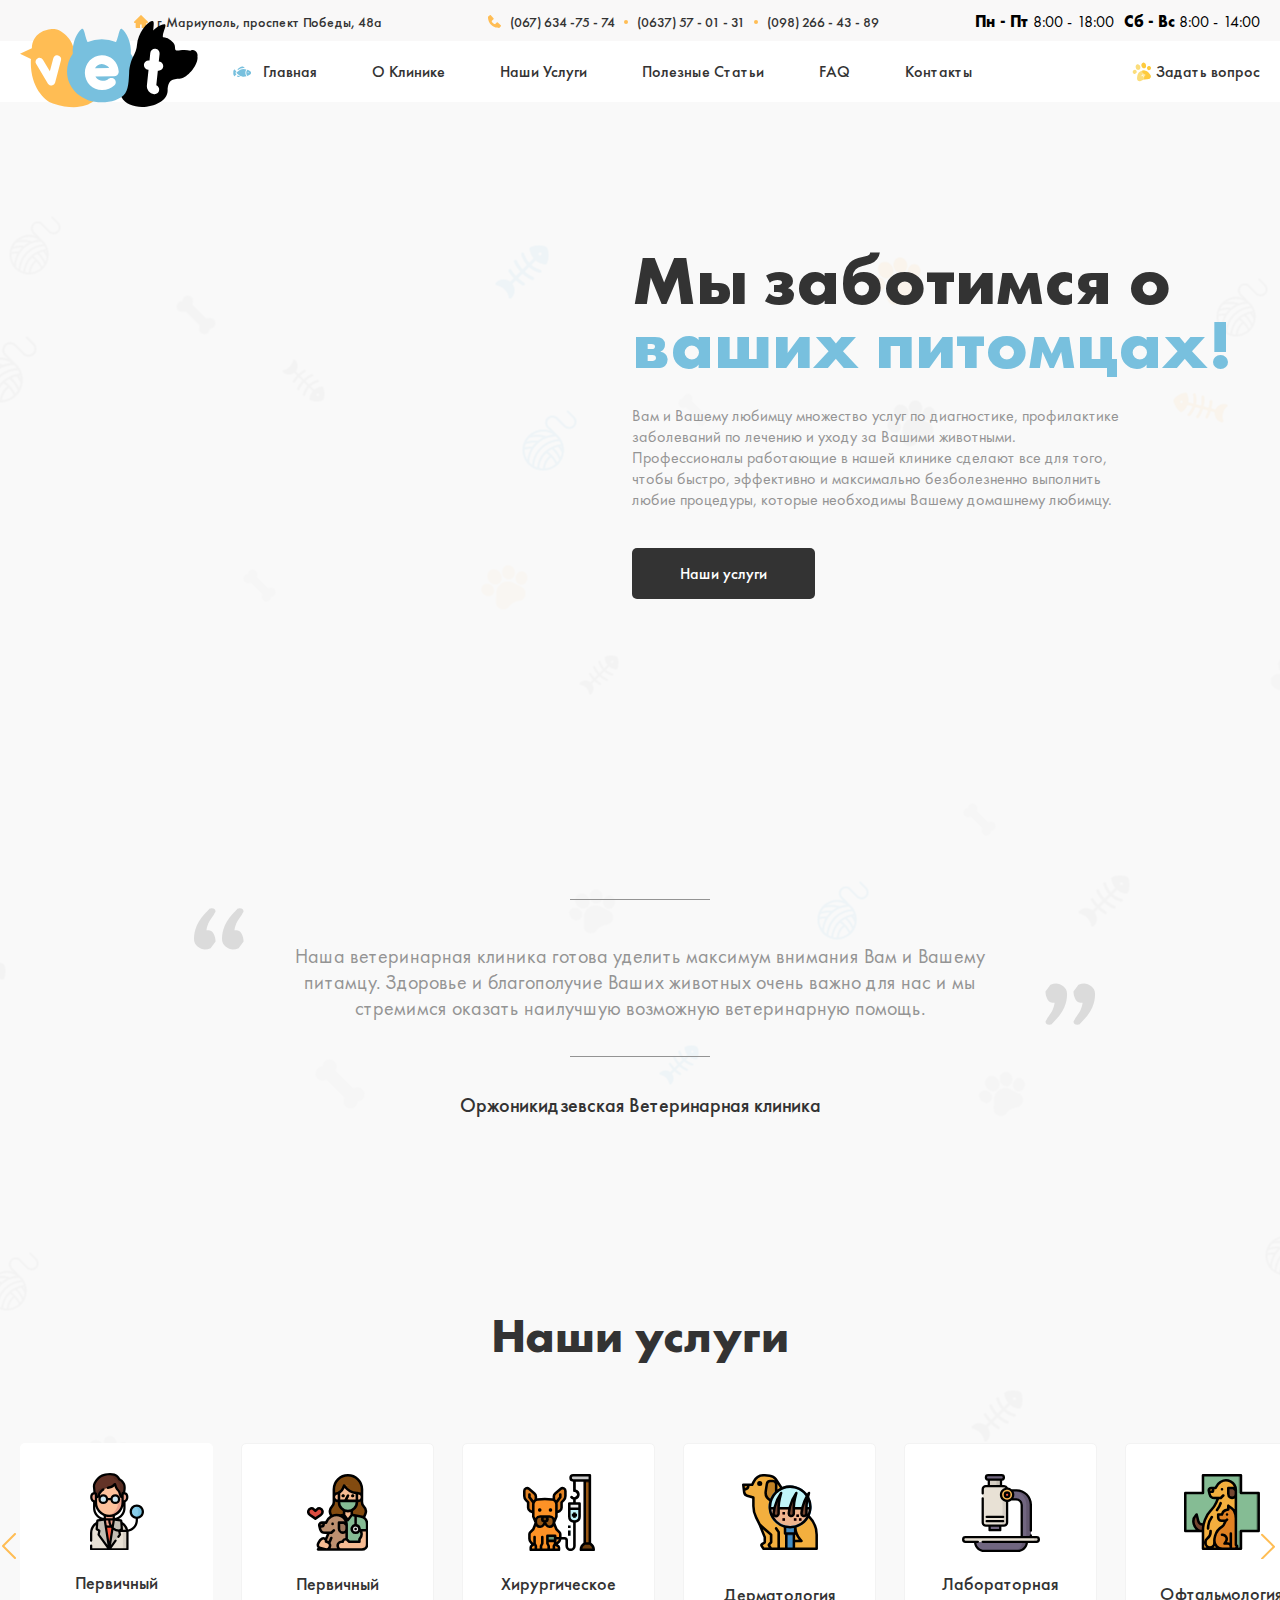
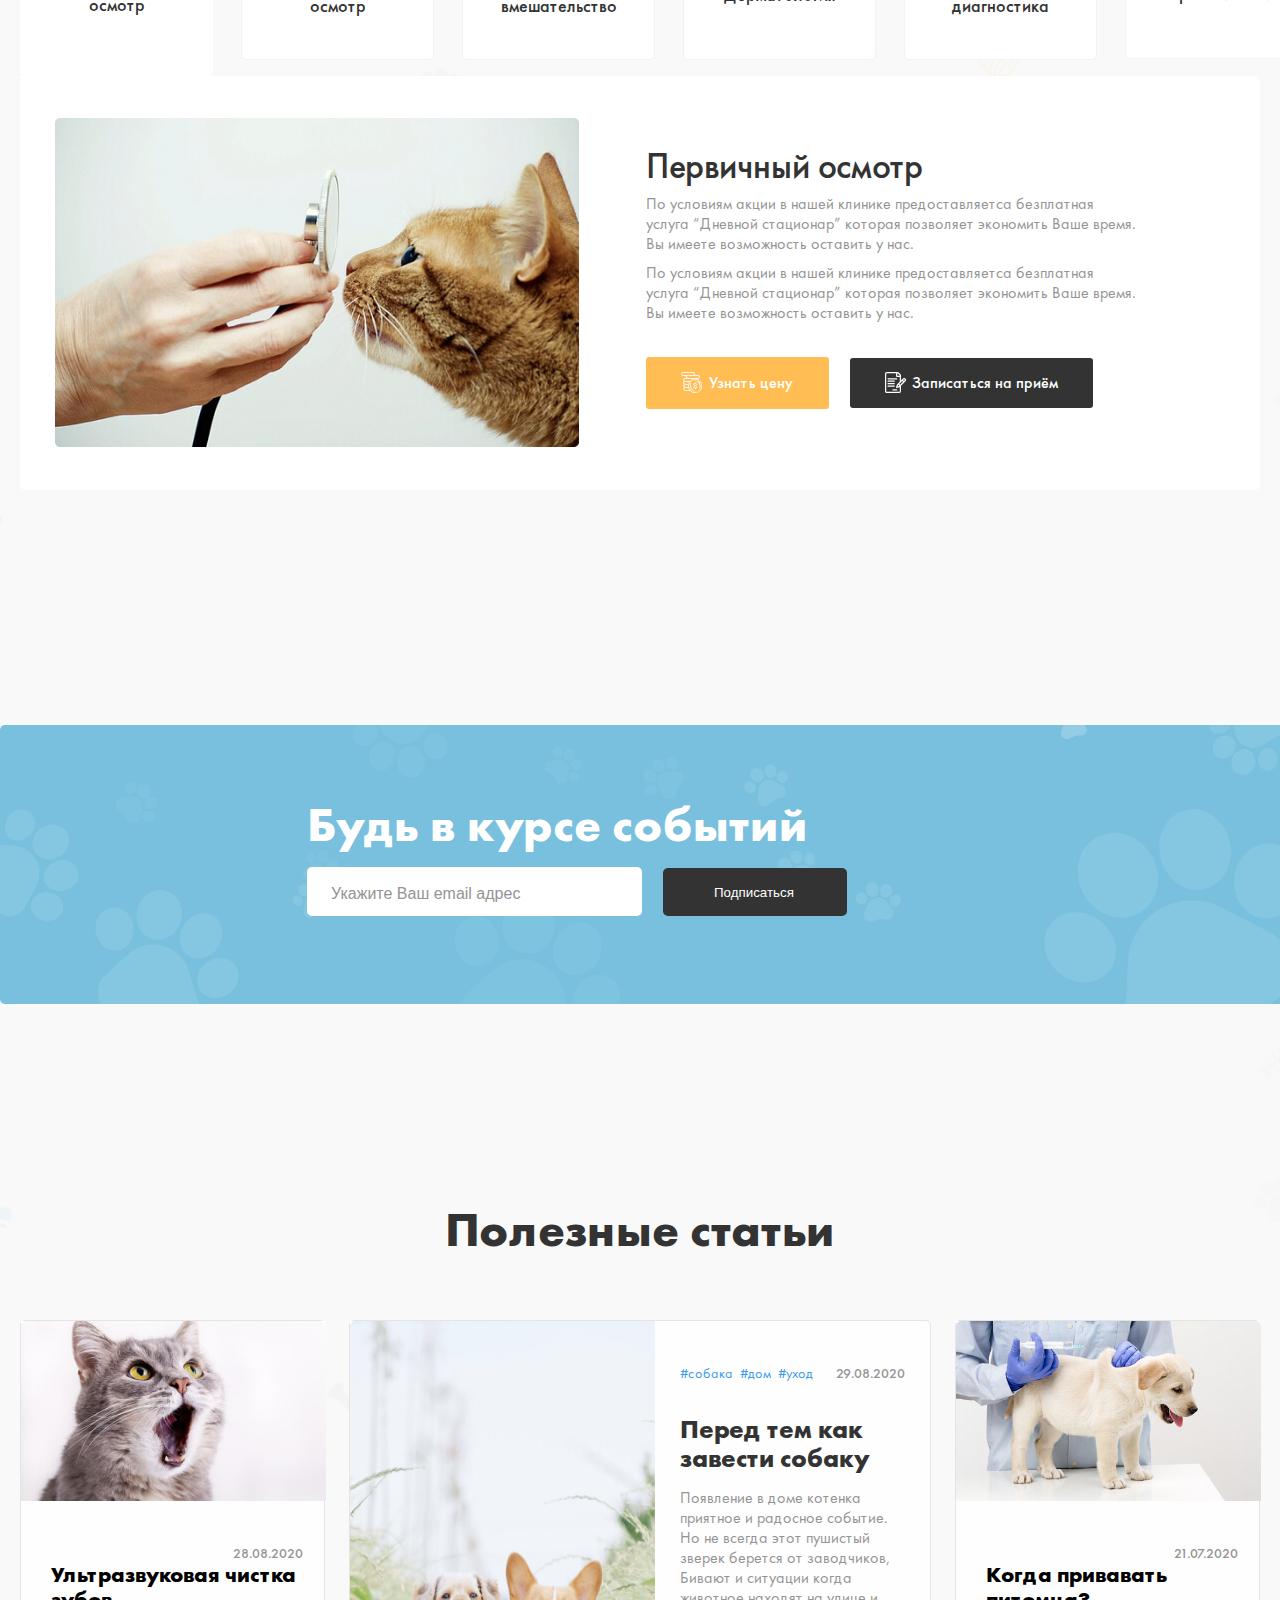
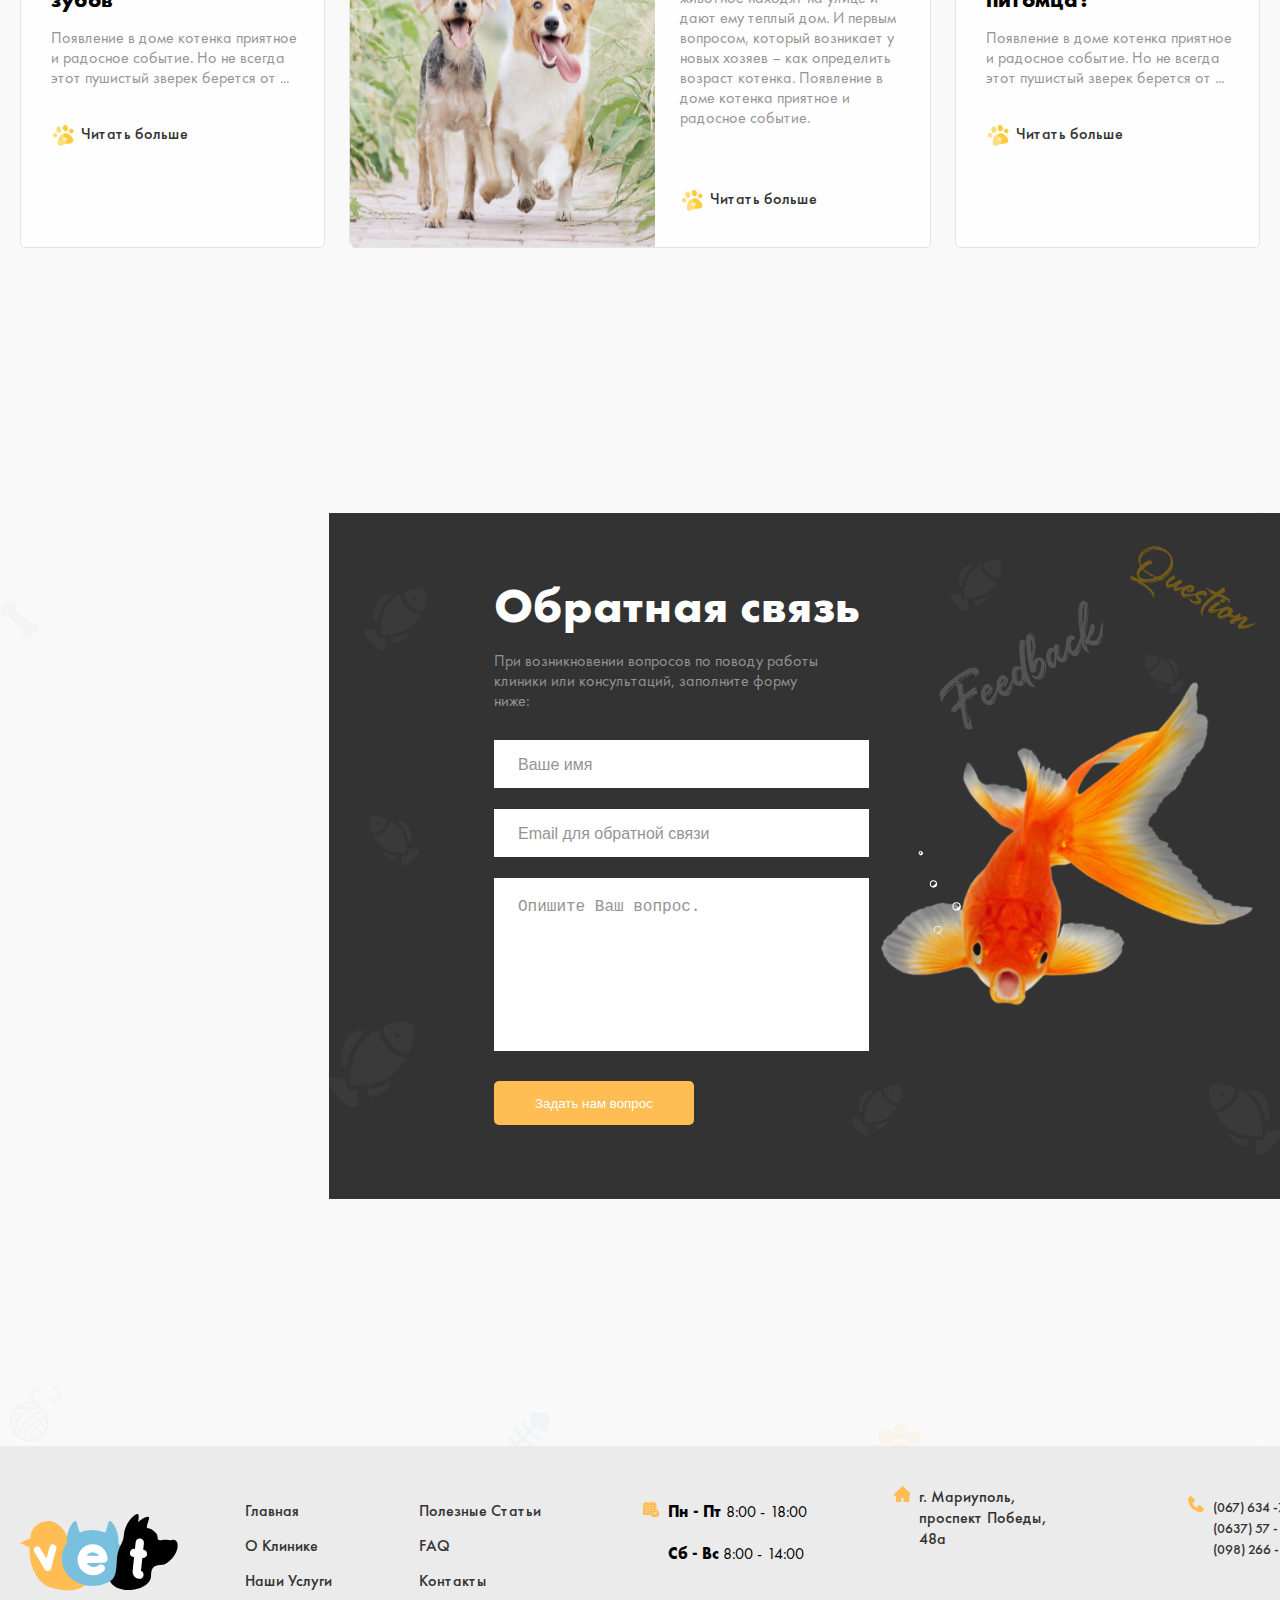
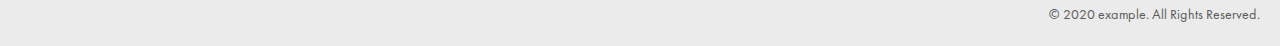
==== commit 0aa6b451: "uslugi page and modal done" ====
--- a/index.html
+++ b/index.html
@@ -6,8 +6,8 @@
   <meta name="viewport" content="width=device-width, initial-scale=1.0">
   <title>Vet clinic | Javohir</title>
   <!-- <link rel="stylesheet" href="./css/normalize.css"> -->
-  <!-- <link rel="stylesheet" href="./css/main.css"> -->
-  <link rel="stylesheet" href="./css/main.min.css">
+  <link rel="stylesheet" href="./css/main.css">
+  <!-- <link rel="stylesheet" href="./css/main.min.css"> -->
 </head>
 <body>
 
